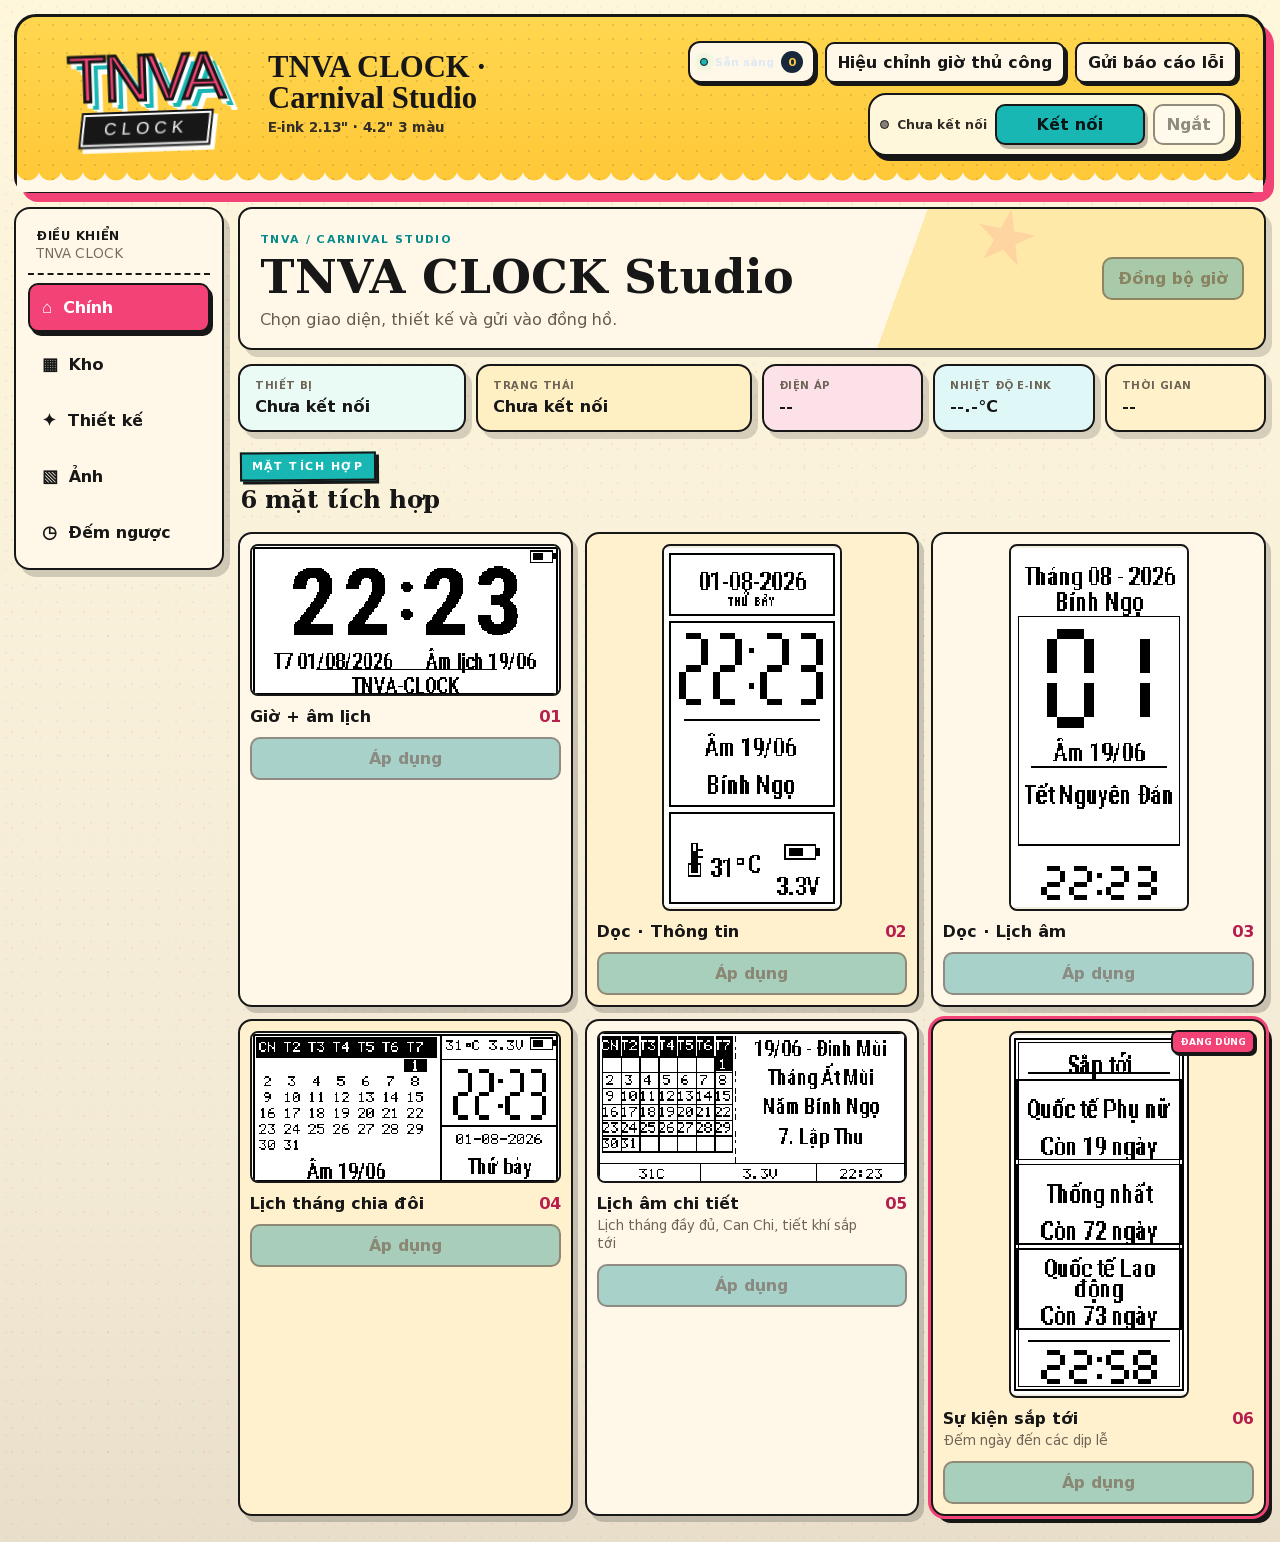
==== index.html @ 51c03580 "Initial TNVA CLOCK web" ====
<!doctype html>
<html lang="vi">
<head>
  <meta charset="utf-8">
  <meta name="viewport" content="width=device-width,initial-scale=1,viewport-fit=cover">
  <meta name="theme-color" content="#f6c63d">
  <meta name="description" content="TNVA CLOCK Studio cho E-ink 2.13 inch và 4.2 inch 3 màu">
  <title>TNVA CLOCK Studio</title>
  <link rel="stylesheet" href="assets/css/app.css?v=231">
  <link rel="stylesheet" href="assets/css/carnival.css?v=231">
</head>
<body data-theme="carnival">
  <section id="connectGate" class="gate hidden" aria-hidden="true">
    <div class="gate-card">
      <h1>TNVA CLOCK</h1>
      <p id="gateStatus">Sẵn sàng</p>
      <button id="connectGateBtn" class="btn primary">Kết nối đồng hồ</button>
    </div>
  </section>

  <main id="appShell" class="app-shell">
    <header class="topbar carnival-masthead">
      <div class="carnival-brand">
        <div id="brandTapTarget" class="carnival-wordmark" aria-label="TNVA CLOCK"><span>TNVA</span><em>CLOCK</em></div>
        <div class="brand-inline-copy">
          <strong>TNVA CLOCK · Carnival Studio</strong>
          <small>E‑ink 2.13" · 4.2" 3 màu</small>
        </div>
      </div>

      <div class="masthead-tools">
        <details class="log-panel activity-console">
          <summary><span class="activity-dot"></span><span id="liveActivity">Sẵn sàng</span><span id="logCount">0</span></summary>
          <div class="log-head"><strong>Nhật ký hoạt động</strong><select id="logSeverityFilter"><option value="all">Tất cả</option><option value="error">Lỗi</option><option value="warn">Cảnh báo</option><option value="ok">OK</option></select><div><button id="copyLogBtn">Sao chép</button><button id="downloadLogTxtBtn">Tải nhật ký (gửi cho hỗ trợ)</button><button id="downloadLogJsonBtn">JSON</button><button id="clearLogBtn">Xóa</button></div></div>
          <div id="logWindow"></div>
        </details>
        <details class="service-settings" id="adminServicePanel">
          <summary>Máy chủ Pi</summary>
          <div><input id="serviceServerUrl" type="url" inputmode="url" placeholder="http://192.168.1.202:8080" autocomplete="url" spellcheck="false"><button id="saveServiceUrlBtn" class="btn compact" type="button">Lưu</button></div>
        </details>
        <!-- R25.10 (mục 4): panel chỉ hiện khi chip THẬT báo chưa kích
             hoạt (cờ FF01, không phải cache trình duyệt) -- ẩn hẳn (không
             chỉ badge) một khi đã kích hoạt. setActivationPanelVisibility()
             trong app.js quyết định hidden/không mỗi lần đọc trạng thái. -->
        <details class="service-settings" id="activationPanel">
          <summary>⚠ Kích hoạt thiết bị</summary>
          <p class="prop-help">Thiết bị chưa kích hoạt: giờ vẫn chạy bình thường, nhưng mọi lệnh điều khiển qua Bluetooth (đổi giờ, đổi giao diện, cập nhật phần mềm...) đang bị khoá cho tới khi kích hoạt.</p>
          <div class="form-grid" style="display:grid;gap:8px">
            <div class="row" style="display:flex;gap:8px;align-items:center">
              <code id="activationDeviceId" style="flex:1">--</code>
              <button id="activationCopyDeviceIdBtn" class="btn compact" type="button" disabled>Sao chép</button>
            </div>
            <input id="activationRequestNote" placeholder="Ghi chú (tuỳ chọn)">
            <button id="activationRequestBtn" class="btn compact" type="button">Gửi yêu cầu kích hoạt</button>
            <p id="activationRequestResult" class="prop-help"></p>
            <button id="activationCheckBtn" class="btn primary compact hidden" type="button">Đã được duyệt -- Kích hoạt ngay</button>
            <!-- Lệnh Studio (mục E3, 2026-08-26): link thật, mở tab mới,
                 trên điện thoại hệ điều hành tự nhận diện zalo.me và mở
                 thẳng app Zalo vào đúng chat -- không cần xử lý gì thêm ở
                 đây, đó là hành vi mặc định của link zalo.me. -->
            <a class="btn primary" href="https://zalo.me/0349816027" target="_blank" rel="noopener">Liên hệ kích hoạt qua Zalo</a>
            <details>
              <summary class="mini">Tôi có mã từ CLI (khi máy chủ Pi đang bảo trì)</summary>
              <textarea id="activationCliCode" rows="3" placeholder="Dán mã dài do quản trị gửi qua Zalo"></textarea>
              <button id="activationCliApplyBtn" class="btn compact" type="button">Áp dụng mã</button>
            </details>
          </div>
        </details>
        <details class="service-settings" id="clockCorrectionPanel">
          <summary>Hiệu chỉnh giờ thủ công<span id="clockCorrectionBadge" class="hidden"></span></summary>
          <p class="prop-help">Không còn tự động bù giờ ngầm -- tự nhập số hiệu chỉnh, máy nhớ lại và cộng vào mỗi lần bấm "Đồng bộ giờ". Số dương = đặt đồng hồ nhanh hơn giờ thực trên máy này; số âm = chậm hơn.</p>
          <div class="form-grid" style="display:grid;grid-template-columns:1fr auto auto;gap:8px;align-items:center">
            <input id="clockCorrectionValue" type="number" step="1" placeholder="0">
            <select id="clockCorrectionUnit"><option value="1">giây</option><option value="60">phút</option></select>
            <button id="clockCorrectionSaveBtn" class="btn compact" type="button">Lưu</button>
          </div>
        </details>
        <!-- R25.10 (mục 6v): công tắc mặc định tắt, hiện giải thích 1 lần
             trước khi bật (xem #telemetryExplainModal ở cuối trang) -- nút
             gửi thủ công luôn hiện bất kể công tắc. -->
        <details class="service-settings" id="telemetryPanel">
          <summary>Gửi báo cáo lỗi<span id="telemetryBadge" class="hidden"> · đang bật</span></summary>
          <p class="prop-help">Chỉ gửi 6 loại lỗi nghiêm trọng (mất BLE bất thường, ghi flash lỗi, cập nhật phần mềm lỗi, giao diện bị từ chối, lỗi atlas, lỗi phần mềm web) -- không gửi thao tác thường ngày, không gửi nội dung giao diện hay ảnh bạn tự thiết kế.</p>
          <label class="checkbox-row"><input id="telemetryToggle" type="checkbox"><span>Tự động gửi báo cáo lỗi</span></label>
          <button id="telemetrySendNowBtn" class="btn compact" type="button">Gửi báo cáo thủ công ngay</button>
        </details>
        <div class="device-actions">
          <div class="device-pill"><span class="status-dot"></span><span id="deviceLabel">Chưa kết nối</span></div>
          <button id="connectDeviceBtn" class="btn primary compact">Kết nối đồng hồ</button>
          <button id="disconnectBtn" class="btn compact" disabled>Ngắt</button>
        </div>
      </div>
    </header>

    <nav class="tabs" aria-label="Điều hướng chính">
      <div class="nav-title"><b>ĐIỀU KHIỂN</b><small>TNVA CLOCK</small></div>
      <button class="tab active" data-view="main"><span>⌂</span>Chính</button>
      <button class="tab" data-view="library"><span>▦</span>Kho</button>
      <button class="tab" data-view="designer"><span>✦</span>Thiết kế</button>
      <button class="tab" data-view="image"><span>▧</span>Ảnh</button>
      <button class="tab" data-view="countdown"><span>◷</span>Đếm ngược</button>
    </nav>

    <section id="mainView" class="view active">
      <section class="hero panel carnival-hero">
        <div>
          <span class="eyebrow">TNVA / CARNIVAL STUDIO</span>
          <h1>TNVA CLOCK Studio</h1>
          <p>Chọn giao diện, thiết kế và gửi vào đồng hồ.</p>
        </div>
        <div class="hero-actions">
          <button id="syncTimeBtn" class="btn primary" disabled>Đồng bộ giờ</button>
        </div>
      </section>

      <section class="device-grid">
        <article class="device-card panel"><span>Thiết bị</span><strong id="deviceName">Chưa kết nối</strong></article>
        <article class="device-card panel"><span>Trạng thái</span><strong id="deviceState">Chưa kết nối</strong></article>
        <article class="device-card panel"><span>Điện áp</span><strong id="deviceVoltage">--</strong></article>
        <article class="device-card panel"><span>Nhiệt độ E‑ink</span><strong id="deviceTemperature">--.-°C</strong></article>
        <article class="device-card panel"><span>Thời gian</span><strong id="deviceTime">--</strong></article>
      </section>

      <section id="firmwareUpdatePanel" class="firmware-update panel hidden">
        <div><span class="eyebrow">CẬP NHẬT PHẦN MỀM</span><h2 id="firmwareUpdateTitle">Kiểm tra bản cập nhật</h2><p id="firmwareUpdateNotes">Cập nhật qua Bluetooth.</p></div>
        <div class="firmware-actions"><button id="checkFirmwareBtn" class="btn">Kiểm tra</button><button id="installFirmwareBtn" class="btn primary hidden">Cập nhật qua Bluetooth</button><button id="cancelFirmwareBtn" class="btn hidden">Huỷ</button><div id="firmwareProgress" class="progress hidden"><span></span><small id="firmwareProgressText">0%</small></div></div>
      </section>

      <div class="section-title"><div><span class="eyebrow">MẶT TÍCH HỢP</span><h2>6 mặt tích hợp</h2></div></div>
      <section id="builtinFaces" class="face-grid">
        <article class="face-card panel" data-face-card="0"><div class="face-preview"><img src="previews/app-man1.png?v=24" alt="Giờ và âm lịch"></div><div class="face-copy"><div><b>Giờ + âm lịch</b></div><span>01</span></div><button class="btn primary apply-face" data-face="0" disabled>Áp dụng</button></article>
        <article class="face-card panel" data-face-card="1"><div class="face-preview portrait"><img src="previews/face-portrait-info.png?v=24" alt="Dọc giờ và thông tin"></div><div class="face-copy"><div><b>Dọc · Thông tin</b></div><span>02</span></div><button class="btn primary apply-face" data-face="1" disabled>Áp dụng</button></article>
        <article class="face-card panel" data-face-card="2"><div class="face-preview portrait"><img src="previews/face-portrait-lunar.png?v=24" alt="Dọc lịch âm"></div><div class="face-copy"><div><b>Dọc · Lịch âm</b></div><span>03</span></div><button class="btn primary apply-face" data-face="2" disabled>Áp dụng</button></article>
        <article class="face-card panel" data-face-card="3"><div class="face-preview"><img src="previews/face-calendar-split.png?v=23" alt="Lịch tháng chia đôi"></div><div class="face-copy"><div><b>Lịch tháng chia đôi</b></div><span>04</span></div><button class="btn primary apply-face" data-face="3" disabled>Áp dụng</button></article>
        <article class="face-card panel" data-face-card="4"><div class="face-preview"><img src="previews/face-outline-minimal.png?v=27" alt="Lịch âm chi tiết"></div><div class="face-copy"><div><b>Lịch âm chi tiết</b><small>Lịch tháng đầy đủ, Can Chi, tiết khí sắp tới</small></div><span>05</span></div><button class="btn primary apply-face" data-face="4" disabled>Áp dụng</button></article>
        <article class="face-card panel active-face" data-face-card="5"><div class="face-preview portrait"><img src="previews/face-viet-calendar.png?v=25" alt="Sự kiện sắp tới"></div><div class="face-copy"><div><b>Sự kiện sắp tới</b><small>Đếm ngày đến các dịp lễ</small></div><span>06</span></div><button class="btn primary apply-face" data-face="5" disabled>Áp dụng</button></article>
      </section>
    </section>

    <section id="libraryView" class="view">
      <section class="library-toolbar panel">
        <div><span class="eyebrow">KHO TNVA</span><h2>Kho giao diện</h2><small>Giao diện cộng đồng và giao diện đã lưu</small></div>
        <div class="segmented library-segments" role="tablist" aria-label="Nguồn giao diện">
          <button class="library-tab active" data-library="warehouse">Kho có sẵn</button>
          <button class="library-tab" data-library="public">Cộng đồng</button>
          <button class="library-tab" data-library="local">Đã lưu</button>
        </div>
        <div class="library-actions"><input id="librarySearch" type="search" placeholder="Tìm tên hoặc tác giả"><select id="libraryOrientationFilter"><option value="auto">Khớp hướng đang thiết kế</option><option value="landscape">Ngang</option><option value="portrait">Dọc</option><option value="all">Cả hai</option></select></div>
      </section>
      <div id="localLibrary" class="card-grid hidden"></div>
      <div id="publicLibrary" class="card-grid hidden"></div>
      <div id="warehouseLibrary" class="card-grid"></div>
    </section>

    <section id="designerView" class="view">
      <section class="designer-intro panel designer-pro-intro">
        <div><span class="eyebrow">XƯỞNG THIẾT KẾ TNVA</span><h2 id="designerDeviceTitle">Thiết kế 212 × 104</h2></div>
        <div class="designer-intro-actions"><button id="open42SamplesBtn" class="btn hidden">Mẫu 4.2</button><button id="previewPngBtn" class="btn">Xuất PNG</button><button id="openFileBtn" class="btn">Mở tệp</button><button id="downloadProjectBtn" class="btn">Tải dự án</button></div>
      </section>

      <div class="designer-pro-layout">
        <section class="workspace panel designer-screen-card">
          <div class="workspace-bar pro-workspace-bar">
            <div class="segmented"><button id="undoBtn" title="Hoàn tác">↶</button><button id="redoBtn" title="Làm lại">↷</button><button id="copyBtn" title="Sao chép">⧉</button><button id="pasteBtn" title="Dán">▣</button><button id="duplicateBtn" title="Nhân bản">＋</button><button id="deleteBtn" title="Xóa">⌫</button></div>
            <div class="workspace-center"><select id="screenProfile"><option value="212x104">2.13" Ngang 212 × 104</option><option value="104x212">2.13" Dọc 104 × 212</option><option value="400x300">4.2" 3 màu Ngang 400 × 300</option><option value="300x400">4.2" 3 màu Dọc 300 × 400</option></select><select id="planePreview" class="hidden" title="Xem riêng từng mặt phẳng màu"><option value="combined">Đen + đỏ</option><option value="black">Chỉ đen</option><option value="red">Chỉ đỏ</option></select><button id="snapBtn" class="toggle active">Bám pixel</button><button id="gridBtn" class="toggle active">Lưới</button><button id="bwBtn" class="toggle active">1‑bit</button></div>
            <div class="zoom-control"><button id="zoomOutBtn">−</button><span id="zoomLabel">400%</span><button id="zoomInBtn">+</button></div>
          </div>
          <!-- R25.12 (Phần B mục 9): chỉ hiện khi project.planes===2 -- nhắc
               rõ 4.2" hiện CHỈ HỖ TRỢ THIẾT KẾ, chưa gửi lên máy được (chưa
               có firmware/driver thật). -->
          <div id="designOnlyBanner" class="design-only-banner hidden">⚠ Thiết bị 4.2" 3 màu hiện <b>CHỈ HỖ TRỢ THIẾT KẾ</b> -- chưa có firmware/driver thật, chưa gửi lên máy hay đăng kho được. Dùng "Xuất gói" để lưu file thiết kế (.tnva42design).</div>
          <!-- R25.13 Bước 3: chỉ hiện khi ĐÃ kết nối và panel thật (đọc từ
               DEVICE_INFO) khác deviceClass của project đang mở trên canvas
               -- cảnh báo thôi, KHÔNG tự chặn/tự gửi gì. -->
          <div id="panelMismatchBanner" class="design-only-banner hidden"></div>
          <div class="stage-scroller"><div class="stage-wrap eink-device-frame"><canvas id="designCanvas" width="212" height="104"></canvas></div></div>
          <div class="workspace-footer"><span id="selectionInfo">Không chọn</span><span title="Dung lượng gói TNF1 gửi lên đồng hồ -- ngưỡng thật do chip báo về khi đã kết nối, mặc định 4KB khi chưa kết nối.">Gói: <b id="packageInfo">0.0 / 4 KB</b></span><span id="atlasInfoRow" class="hidden" title="Dung lượng atlas font tự tạo (nếu face dùng font script) -- 1 slot dùng được, không phải toàn bộ 8KB vùng flash dành cho 2 slot ghi an toàn.">Atlas: <b id="atlasInfo">-</b></span><span id="ramInfoRow" class="hidden" title="RAM firmware còn dư sau khi khởi động -- số đo tĩnh lúc build, không đổi theo từng face.">RAM chip: <b id="ramInfo">-</b></span><span id="refreshInfoRow" class="hidden" title="Ước tính thời gian E-Ink quét lại toàn màn -- CHƯA đo trên phần cứng thật, tham khảo theo panel 3 màu cùng lớp.">Refresh (ước tính): <b id="refreshInfo">-</b></span></div>
          <!-- R25.12 (mục 7, đề xuất #1): xem cỡ THẬT, không phóng to -- ở
               zoom 400% mặc định, chữ 7px trông như 28px trên màn hình,
               người thiết kế dễ đánh giá sai độ rõ thật trên máy. Canvas này
               luôn vẽ lại đúng 1 pixel thiết bị = 1 pixel CSS (không nội
               suy/làm mờ), cập nhật sống theo main canvas. -->
          <div class="true-size-panel">
            <span class="true-size-label">Cỡ thật (không phóng to, đúng như trên máy)</span>
            <canvas id="trueSizePreview" width="212" height="104"></canvas>
          </div>
        </section>

        <section class="object-dock panel" aria-label="Đối tượng">
          <div class="object-dock-head"><strong>Đối tượng</strong><button id="addObjectBtn" class="add-object-btn" type="button">＋</button></div>
          <div id="mobileLayersList" class="object-card-strip"></div>
          <div class="quick-add-strip">
            <button class="quick-add" data-add="time"><span>◷</span>Đồng hồ</button>
            <button class="quick-add" data-add="holiday"><span>★</span>Ngày lễ</button>
            <button class="quick-add" data-add="weekStrip"><span>▤</span>Lịch tuần</button>
            <button class="quick-add" data-add="calendar"><span>▦</span>Lịch tháng</button>
            <label class="quick-add file-tool"><span>▧</span>Hình ảnh<input id="imageInput" type="file" accept="image/*" hidden></label>
            <button class="quick-add" id="tetDecorBtn" type="button"><span>福</span>Trang trí Tết</button>
            <button class="quick-add" data-add="shape"><span>◯</span>Hình học</button>
            <button class="quick-add" id="bitmapEditorBtn"><span>▦</span>Chấm điểm</button>
          </div>
        </section>

        <aside class="inspector panel pro-inspector">
          <div class="inspector-head"><div><span class="eyebrow">THUỘC TÍNH</span><strong id="inspectorTitle">Chưa chọn đối tượng</strong></div><div class="layer-actions"><button id="layerUpBtn" title="Đưa lên">↑</button><button id="layerDownBtn" title="Đưa xuống">↓</button></div></div>
          <div id="emptyInspector" class="empty-state">Chọn đối tượng để chỉnh.</div>
          <div id="propertyForm" class="property-form hidden"></div>

          <section id="positionPanel" class="position-panel hidden">
            <div class="align-strip">
              <button data-align="left" title="Sát trái">⇤</button><button data-align="hcenter" title="Giữa ngang">↔</button><button data-align="right" title="Sát phải">⇥</button>
              <button data-align="top" title="Sát trên">↥</button><button data-align="vcenter" title="Giữa dọc">↕</button><button data-align="bottom" title="Sát dưới">↧</button>
            </div>
            <div class="nudge-pad" aria-label="Di chuyển đối tượng">
              <button data-nudge="0,-1">⌃</button><button data-nudge="-1,0">‹</button><button id="nudgeStepBtn" class="nudge-center" data-step="1">1 px</button><button data-nudge="1,0">›</button><button data-nudge="0,1">⌄</button>
            </div>
          </section>

          <details class="layers-details"><summary>Danh sách lớp <span id="layerCount">0</span></summary><div id="layersList" class="layers-list"></div></details>
        </aside>
      </div>

      <aside id="objectPalette" class="object-palette panel hidden" aria-hidden="true">
        <div class="palette-head"><strong>Thêm đối tượng</strong><button id="closeObjectPalette" type="button">×</button></div>
        <div class="palette-grid">
          <button class="tool" data-add="text"><span>T</span>Văn bản</button>
          <button class="tool" data-add="time"><span>◷</span>Đồng hồ số</button>
          <button class="tool" data-add="analog"><span>◴</span>Đồng hồ kim</button>
          <button class="tool" data-add="calendar"><span>▦</span>Lịch tháng</button>
          <button class="tool" data-add="date"><span>日</span>Ngày</button>
          <button class="tool" data-add="dayOnly"><span>@d</span>Ngày (riêng)</button>
          <button class="tool" data-add="monthOnly"><span>@M</span>Tháng (riêng)</button>
          <button class="tool" data-add="yearOnly"><span>@y</span>Năm (riêng)</button>
          <button class="tool" data-add="weekday"><span>T2</span>Thứ</button>
          <button class="tool" data-add="lunar"><span>ÂL</span>Âm lịch</button>
          <button class="tool" data-add="canchi"><span>CC</span>Can Chi</button>
          <button class="tool" data-add="holiday"><span>★</span>Ngày lễ</button>
          <button class="tool" data-add="temperature"><span>°C</span>Nhiệt độ</button>
          <button class="tool" data-add="voltage"><span>V</span>Điện áp</button>
          <button class="tool" data-add="batteryPercent"><span>%</span>Phần trăm pin</button>
          <button class="tool" data-add="battery"><span>▰</span>Pin</button>
          <button class="tool" data-add="weekStrip"><span>▤</span>Lịch tuần</button>
          <label class="tool file-tool"><span>▧</span>Hình ảnh<input class="paletteImageInput" type="file" accept="image/*" hidden></label>
          <button class="tool" id="paletteTetDecorBtn" type="button"><span>福</span>Trang trí Tết</button>
          <button class="tool" data-add="shape"><span>◯</span>Hình học</button>
          <button class="tool" data-add="line"><span>／</span>Đường thẳng</button>
          <button class="tool" data-add="rect"><span>□</span>Khung</button>
          <button class="tool" data-add="invertRegion"><span>▮</span>Vùng tô</button>
          <button class="tool" id="paletteBitmapBtn"><span>▦</span>Chấm từng điểm</button>
        </div>
      </aside>

      <div class="bottom-actions panel pro-bottom-actions"><div class="file-name-group"><input id="designTitle" value="Giao diện mới" placeholder="Tên giao diện"><input id="designAuthor" placeholder="Tác giả"></div><div class="action-group"><button id="newDesignBtn" class="btn">Tạo mới</button><button id="saveLocalBtn" class="btn">Lưu</button><button id="downloadBtn" class="btn">Xuất gói</button><button id="publishBtn" class="btn">Đăng kho</button><button id="installBtn" class="btn primary">Gửi vào đồng hồ</button></div><input id="projectFileInput" type="file" accept=".tnvaproject,.tnvaface,.eink,.json,application/json" hidden></div>
      <div class="image-fit-actions hidden"><button id="fitImageBtn"></button><button id="fillImageBtn"></button><button id="resetImageBtn"></button></div>
    </section>

    <section id="imageView" class="view">
      <section class="designer-intro panel"><div><span class="eyebrow">XỬ LÝ ẢNH TNVA</span><h2>Đưa ảnh lên E‑ink</h2></div><label class="btn primary file-label">Chọn ảnh<input id="photoInput" type="file" accept="image/*" hidden></label></section>
      <div class="image-studio">
        <section class="image-preview-panel panel"><div class="screen-frame"><canvas id="photoCanvas" width="212" height="104"></canvas></div><div class="image-toolbar"><button id="photoZoomOut" class="btn compact">−</button><span id="photoZoomLabel">100%</span><button id="photoZoomIn" class="btn compact">+</button><button id="photoRotateLeft" class="btn compact">↶ 90°</button><button id="photoRotateRight" class="btn compact">↷ 90°</button><button id="photoFlipH" class="btn compact">Lật ngang</button><button id="photoFlipV" class="btn compact">Lật dọc</button></div><small>Kéo ảnh để đổi vị trí.</small></section>
        <aside class="image-controls panel">
          <label>Chế độ<select id="photoFit"><option value="cover">Phủ kín màn hình</option><option value="contain">Vừa toàn bộ ảnh</option></select></label>
          <label>Phối điểm<select id="photoDither"><option value="floyd">Floyd–Steinberg</option><option value="ordered">Ordered 4×4</option><option value="threshold">Đen/trắng thuần</option></select></label>
          <label>Độ sáng <output id="photoBrightnessValue">0</output><input id="photoBrightness" type="range" min="-100" max="100" value="0"></label>
          <label>Tương phản <output id="photoContrastValue">120</output><input id="photoContrast" type="range" min="40" max="220" value="120"></label>
          <label>Ngưỡng <output id="photoThresholdValue">145</output><input id="photoThreshold" type="range" min="40" max="220" value="145"></label>
          <label>Độ nét <output id="photoSharpnessValue">35</output><input id="photoSharpness" type="range" min="0" max="100" value="35"></label>
          <div class="stack-actions"><button id="photoAuto" class="btn">Tự tối ưu</button><button id="photoReset" class="btn">Đặt lại</button><button id="photoUpload" class="btn primary">Hiện ảnh trên đồng hồ</button></div>
        </aside>
      </div>
    </section>

    <section id="countdownView" class="view">
      <section class="designer-intro panel"><div><span class="eyebrow">ĐẾM NGƯỢC TNVA</span><h2>Ngày đếm ngược</h2></div></section>
      <div class="countdown-layout">
        <form id="countdownForm" class="panel countdown-form">
          <label>Chế độ<select id="countdownMode"><option value="default">Mặc định</option><option value="custom">Tùy chỉnh</option></select></label>
          <label>Tiêu đề<input id="countdownTitle" maxlength="32" value="Sinh Nhật" required></label>
          <label class="countdown-custom">Dòng dưới<input id="countdownSubtitle" maxlength="32" value="NGÀY - {H} GIỜ {M} PHÚT"></label>
          <label>Ngày và giờ đích<input id="countdownTarget" type="datetime-local" required></label>
          <label class="countdown-custom">Kiểu<select id="countdownStyle"><option value="clean">Trắng</option><option value="frame">Thanh tiêu đề</option></select></label>
          <label class="countdown-custom">Cỡ số<select id="countdownSize"><option value="0">Nhỏ</option><option value="1" selected>Vừa</option><option value="2">Lớn</option></select></label>
          <label class="countdown-custom"><input id="countdownShowTarget" type="checkbox" checked> Hiện ngày đích</label>
          <button id="countdownUpload" class="btn primary" type="submit">Gửi vào đồng hồ</button>
          <small>Đồng bộ giờ trước khi bắt đầu đếm.</small>
        </form>
        <section class="panel countdown-preview"><div class="screen-frame"><canvas id="countdownCanvas" width="212" height="104"></canvas></div><div id="countdownReadout" class="countdown-readout">-- ngày --:--</div></section>
      </div>
    </section>

    <section id="deviceView" class="view hidden" aria-hidden="true"><button id="toggleHourBtn"></button></section>

    <datalist id="localFontFamilies"><option value="Arial"><option value="Arial Narrow"><option value="Courier New"><option value="Segoe UI"><option value="Tahoma"><option value="Times New Roman"></datalist>
</main>

  <div id="toast" class="toast hidden"></div>
  <div id="modalBackdrop" class="modal-backdrop hidden"><div id="modal" class="modal"></div></div>
  <script type="module" src="assets/js/app.js?v=233"></script>
</body>
</html>
---- assets/css/app.css ----
*{box-sizing:border-box}html{color-scheme:dark}:root{font-family:Inter,ui-sans-serif,system-ui,-apple-system,"Segoe UI",Arial,sans-serif;color:#f3f6fb;background:#07101c;--bg:#07101c;--surface:#0e1929;--surface2:#111f32;--line:#263b57;--muted:#91a1b8;--accent:#f6b93f;--accent2:#ffd873;--green:#42e39a;--danger:#ff6d7a;--ink:#0a0d12}body{margin:0;min-height:100vh;background:radial-gradient(circle at 15% -10%,#223c61 0,transparent 34%),radial-gradient(circle at 90% 10%,#392c13 0,transparent 28%),linear-gradient(180deg,#0b1524,#060b13 75%);padding:18px 18px calc(86px + env(safe-area-inset-bottom))}button,input,select,textarea{font:inherit}.hidden{display:none!important}.app-shell{width:min(1400px,100%);margin:auto}.panel{background:linear-gradient(145deg,rgba(18,33,52,.96),rgba(10,19,31,.96));border:1px solid var(--line);border-radius:20px;box-shadow:0 18px 55px rgba(0,0,0,.28)}.topbar{display:flex;align-items:center;justify-content:space-between;gap:18px;margin-bottom:14px}.brand-inline{display:flex;align-items:center;gap:12px}.brand-inline strong{display:block;font-size:20px;letter-spacing:.12em}.brand-inline small{display:block;color:var(--muted);margin-top:3px}.tnva-logo{display:grid;grid-template-columns:repeat(2,18px);gap:2px;background:#05090f;border:1px solid #4a5d75;padding:7px;border-radius:12px}.tnva-logo span{display:grid;place-items:center;width:18px;height:18px;background:var(--accent);color:#111;font-size:10px;font-weight:900;border-radius:3px}.device-actions{display:flex;align-items:center;gap:8px}.device-pill{display:flex;align-items:center;gap:8px;color:var(--muted);max-width:270px}.status-dot{width:9px;height:9px;border-radius:50%;background:#607087}.device-pill.connected .status-dot{background:var(--green);box-shadow:0 0 14px var(--green)}.btn{border:1px solid #344b69;background:#132238;color:#f6f8fc;border-radius:13px;padding:11px 15px;font-weight:800;cursor:pointer;transition:.18s transform,.18s border,.18s background}.btn:hover:not(:disabled){transform:translateY(-1px);border-color:#6682a8}.btn:active:not(:disabled){transform:translateY(0)}.btn:disabled{opacity:.45;cursor:not-allowed}.btn.primary{background:linear-gradient(180deg,var(--accent2),var(--accent));color:#171109;border-color:#ffc95f}.btn.compact{padding:9px 12px}.tabs{position:sticky;top:8px;z-index:20;display:grid;grid-template-columns:repeat(5,1fr);gap:7px;padding:7px;margin-bottom:18px;background:rgba(7,16,28,.87);backdrop-filter:blur(18px);border:1px solid #243752;border-radius:18px}.tab{border:0;background:transparent;color:#95a7be;padding:11px 9px;border-radius:12px;font-weight:800;cursor:pointer}.tab span{margin-right:7px}.tab.active{background:linear-gradient(180deg,#263a57,#17283e);color:#fff;box-shadow:inset 0 0 0 1px #405878}.view{display:none}.view.active{display:block}.hero,.designer-intro{display:flex;align-items:center;justify-content:space-between;gap:22px;padding:22px;margin-bottom:16px}.hero h1,.designer-intro h2,.section-title h2,.library-toolbar h2{margin:4px 0 6px}.hero p,.designer-intro p{margin:0;color:var(--muted);max-width:700px}.eyebrow{font-size:11px;letter-spacing:.16em;color:var(--accent2);font-weight:900}.beta-badge{padding:8px 10px;border-radius:999px;border:1px solid #7a6128;color:var(--accent2);font-size:12px;font-weight:900}.device-grid{display:grid;grid-template-columns:1.2fr 1.4fr repeat(3,.75fr);gap:12px;margin-bottom:24px}.device-card{padding:15px 17px;min-width:0}.device-card span{display:block;color:var(--muted);font-size:12px;margin-bottom:6px}.device-card strong{display:block;white-space:nowrap;overflow:hidden;text-overflow:ellipsis}.section-title{display:flex;align-items:end;justify-content:space-between;gap:16px;margin:10px 2px 13px}.section-note{color:var(--muted);font-size:13px}.face-grid{display:grid;grid-template-columns:repeat(3,minmax(0,1fr));gap:14px}.face-card{padding:12px;display:flex;flex-direction:column;gap:11px;position:relative;overflow:hidden}.face-card.active-face{border-color:var(--accent);box-shadow:0 0 0 1px var(--accent),0 18px 55px rgba(0,0,0,.28)}.face-card.active-face:before{content:"ĐANG DÙNG";position:absolute;right:9px;top:9px;background:var(--accent);color:#15100a;font-size:9px;font-weight:1000;padding:5px 7px;border-radius:999px;z-index:2}.face-preview,.card-preview{background:#efecdf;border-radius:13px;aspect-ratio:212/104;display:grid;place-items:center;overflow:hidden;border:1px solid #bcb9ae}.face-preview img,.card-preview img{width:100%;height:100%;object-fit:contain;image-rendering:pixelated;image-rendering:crisp-edges}.face-preview.portrait img{object-fit:contain}.face-copy{display:flex;justify-content:space-between;gap:10px}.face-copy b{display:block}.face-copy small{display:block;color:var(--muted);margin-top:4px;line-height:1.35}.face-copy>span{color:#7286a1;font-weight:900}.library-toolbar{display:flex;align-items:center;justify-content:space-between;gap:20px;padding:18px;margin-bottom:15px}.library-toolbar h2{margin:3px 0}.library-toolbar small{color:var(--muted)}.library-actions{display:flex;gap:8px}.library-actions input,.library-actions select,.file-name-group input,.property-form input,.property-form select,.image-controls select,.countdown-form input,.countdown-form select{border:1px solid #324963;background:#091421;color:#f3f6fb;border-radius:12px;padding:11px 12px;outline:none}.library-actions input{min-width:280px}.card-grid{display:grid;grid-template-columns:repeat(4,minmax(0,1fr));gap:14px}.design-card{background:linear-gradient(145deg,#101d2d,#0a1420);border:1px solid var(--line);border-radius:17px;padding:10px;display:flex;flex-direction:column;gap:10px;min-width:0}.design-card.active-face{border-color:var(--accent)}.card-body{display:flex;flex-direction:column;gap:7px;flex:1}.card-title{font-weight:900;display:flex;justify-content:space-between;gap:8px}.card-meta{color:var(--muted);font-size:12px;min-height:30px}.card-actions{display:flex;gap:7px;margin-top:auto}.card-actions .btn{flex:1;padding:10px 8px}.warehouse-badge,.orientation-badge{font-size:10px;color:var(--accent2);border:1px solid #6b5627;padding:3px 6px;border-radius:999px;white-space:nowrap}.warehouse-state{font-size:11px;color:var(--green);font-weight:800;min-height:16px}.load-more-wrap{display:flex;justify-content:center;margin-top:16px}.designer-layout{display:grid;grid-template-columns:88px minmax(0,1fr) 290px;gap:12px}.tool-rail{padding:9px;display:grid;gap:7px;align-content:start}.tool{border:1px solid #304663;background:#132238;color:#f1f5fb;border-radius:10px;padding:10px 5px;font-weight:800;cursor:pointer}.workspace{min-width:0;overflow:hidden}.workspace-bar{display:flex;justify-content:space-between;gap:10px;padding:10px;border-bottom:1px solid var(--line)}.segmented,.zoom-control,.workspace-center{display:flex;align-items:center;gap:5px}.segmented button,.zoom-control button,.toggle,.layer-actions button{border:1px solid #334a67;background:#101e31;color:#fff;border-radius:9px;padding:8px 10px}.toggle.active{border-color:var(--accent);color:var(--accent2)}.stage-scroller{min-height:430px;overflow:auto;display:grid;place-items:center;padding:32px;background-image:linear-gradient(#ffffff05 1px,transparent 1px),linear-gradient(90deg,#ffffff05 1px,transparent 1px);background-size:20px 20px}.stage-wrap{line-height:0;box-shadow:0 20px 70px #000}.stage-wrap canvas{background:#f4f1e6;image-rendering:pixelated;touch-action:none}.workspace-footer{display:flex;justify-content:space-between;color:var(--muted);font-size:12px;padding:10px}.inspector{padding:12px;overflow:auto;max-height:620px}.inspector-head,.layers-head{display:flex;justify-content:space-between;align-items:center;margin-bottom:12px}.property-form{display:grid;grid-template-columns:1fr 1fr;gap:9px}.prop{display:flex;flex-direction:column;gap:4px}.prop.full{grid-column:1/-1}.prop label{font-size:11px;color:var(--muted)}.layers-head{border-top:1px solid var(--line);padding-top:13px;margin-top:14px}.layers-list{display:grid;gap:6px}.layer-row{display:flex;justify-content:space-between;gap:8px;padding:8px;border:1px solid #2c405a;border-radius:9px;cursor:pointer}.layer-row.active{border-color:var(--accent)}.bottom-actions{display:flex;align-items:center;justify-content:space-between;gap:12px;padding:12px;margin-top:12px}.file-name-group,.action-group{display:flex;gap:7px;flex-wrap:wrap}.image-studio{display:grid;grid-template-columns:minmax(0,1.45fr) minmax(280px,.55fr);gap:14px}.image-preview-panel{padding:18px;text-align:center}.screen-frame{background:#efecdf;border:8px solid #e8e4d7;border-radius:18px;box-shadow:inset 0 0 0 2px #161a20,0 20px 50px #0006;overflow:hidden;margin:auto;width:min(100%,848px);aspect-ratio:212/104;display:grid;place-items:center}.screen-frame canvas{width:100%;height:100%;image-rendering:pixelated;touch-action:none}.image-toolbar{display:flex;justify-content:center;gap:7px;flex-wrap:wrap;margin:17px 0 8px}.image-preview-panel small{color:var(--muted)}.image-controls,.countdown-form{padding:18px;display:grid;gap:15px}.image-controls label,.countdown-form label{display:grid;gap:7px;color:#dfe7f2;font-weight:700}.image-controls output{float:right;color:var(--accent2)}.image-controls input[type=range]{width:100%;accent-color:var(--accent)}.stack-actions{display:grid;gap:8px}.countdown-layout{display:grid;grid-template-columns:minmax(300px,.55fr) minmax(0,1.45fr);gap:14px}.countdown-preview{padding:20px;display:grid;align-content:center;gap:16px}.countdown-readout{text-align:center;color:var(--accent2);font-weight:900}.log-panel{margin-top:18px;color:var(--muted);font-size:12px}.log-panel summary{cursor:pointer}.log-head{display:flex;align-items:center;justify-content:flex-end;gap:8px;flex-wrap:wrap}.log-panel pre,#logWindow{white-space:pre-wrap;max-height:220px;overflow:auto;background:#050a11;border:1px solid #22354f;border-radius:12px;padding:8px}.log-entry{padding:5px 8px;border-radius:8px;margin-bottom:2px;line-height:1.4}.log-entry.log-ok{color:var(--muted)}.log-entry.log-warn{color:var(--accent);background:#3a2c0d33}.log-entry.log-error{color:var(--danger);background:#4a161c40;font-weight:700}.log-guidance{display:block;color:inherit;font-weight:600;opacity:.92}.toast{position:fixed;left:50%;bottom:calc(22px + env(safe-area-inset-bottom));transform:translateX(-50%);background:#f5f7fb;color:#111827;border-radius:13px;padding:12px 16px;font-weight:900;box-shadow:0 18px 55px #0008;z-index:80}.toast.success{background:#d8ffea}.toast.error{background:#ffdce1}.modal-backdrop{position:fixed;inset:0;background:#0009;display:grid;place-items:center;padding:18px;z-index:70}.modal{width:min(520px,100%);background:#111d2d;border:1px solid #39506e;border-radius:18px;padding:18px}.progress{height:8px;background:#24354b;border-radius:999px;overflow:hidden}.progress span{display:block;height:100%;background:var(--accent);width:0}.gate{position:fixed;inset:0;display:grid;place-items:center;background:#07101c;z-index:100}.gate-card{padding:30px}.empty-state{text-align:center;color:var(--muted);padding:30px}.file-label{display:inline-flex;align-items:center;justify-content:center}.modal-actions{display:flex;justify-content:flex-end;gap:8px;margin-top:14px}.orientation-pick-grid{display:grid;grid-template-columns:1fr 1fr;gap:10px;margin-top:10px}.orientation-pick-grid .btn{padding:18px 10px;display:flex;flex-direction:column;gap:4px;align-items:center}.orientation-pick-grid .btn small{color:inherit;opacity:.75;font-weight:700}
@media(max-width:1100px){.device-grid{grid-template-columns:repeat(3,1fr)}.face-grid{grid-template-columns:repeat(2,1fr)}.card-grid{grid-template-columns:repeat(3,1fr)}.designer-layout{grid-template-columns:76px 1fr}.inspector{grid-column:1/-1;max-height:none}.image-studio,.countdown-layout{grid-template-columns:1fr}}
@media(max-width:760px){body{padding:10px 10px calc(88px + env(safe-area-inset-bottom))}.topbar{align-items:flex-start}.brand-inline small{display:none}.device-pill{display:none}.device-actions .btn{padding:8px 10px}.tabs{position:fixed;left:8px;right:8px;bottom:calc(8px + env(safe-area-inset-bottom));top:auto;margin:0;z-index:50}.tab{font-size:11px;padding:9px 3px}.tab span{display:block;margin:0 0 2px;font-size:16px}.hero,.designer-intro{align-items:flex-start;padding:16px}.device-grid{grid-template-columns:1fr 1fr}.device-card:nth-child(2){grid-column:1/-1}.face-grid{grid-template-columns:1fr}.library-toolbar{align-items:stretch;flex-direction:column}.library-actions{flex-direction:column}.library-actions input{min-width:0;width:100%}.card-grid{grid-template-columns:repeat(2,minmax(0,1fr));gap:9px}.designer-layout{display:block}.tool-rail{display:flex;overflow:auto;margin-bottom:9px;position:sticky;top:8px;z-index:10}.tool{min-width:66px}.workspace-bar{flex-wrap:wrap}.workspace-center{order:3;width:100%;justify-content:center}.stage-scroller{min-height:300px;padding:18px}.inspector{margin-top:9px}.bottom-actions{align-items:stretch;flex-direction:column}.file-name-group,.action-group{display:grid;grid-template-columns:1fr 1fr}.image-preview-panel,.image-controls,.countdown-form,.countdown-preview{padding:13px}.screen-frame{border-width:5px}.image-toolbar .btn{font-size:12px;padding:8px}.countdown-layout{display:block}.countdown-preview{margin-top:10px}.section-title{align-items:flex-start;flex-direction:column}.section-note{display:none}}
@media(max-width:430px){.card-grid{grid-template-columns:1fr}.device-grid{grid-template-columns:1fr}.device-card:nth-child(2){grid-column:auto}.hero{display:block}.hero .btn{width:100%;margin-top:14px}.property-form{grid-template-columns:1fr}.prop.full{grid-column:auto}.file-name-group,.action-group{grid-template-columns:1fr 1fr}.brand-inline strong{font-size:16px}.tnva-logo{display:none}}

/* TNVA R15: activity log in the header + true portrait previews. */
.topbar{display:grid;grid-template-columns:auto minmax(260px,1fr) auto;align-items:center}
.activity-console{position:relative;margin:0;min-width:0;color:var(--muted);font-size:12px}
.activity-console summary{display:flex;align-items:center;gap:8px;min-width:0;padding:10px 12px;border:1px solid #2b415e;border-radius:13px;background:#0a1524;cursor:pointer;list-style:none}
.activity-console summary::-webkit-details-marker{display:none}
.activity-console summary #liveActivity{overflow:hidden;text-overflow:ellipsis;white-space:nowrap;flex:1;color:#dfe8f5;font-weight:800}
.activity-console summary #logCount{display:grid;place-items:center;min-width:22px;height:22px;padding:0 6px;border-radius:999px;background:#17283d;color:var(--accent2);font-weight:900}
.activity-dot{width:8px;height:8px;border-radius:50%;background:var(--green);box-shadow:0 0 10px #42e39a88;flex:0 0 auto}
.activity-console[open]{z-index:65}
.activity-console .log-head{display:flex;align-items:center;justify-content:space-between;gap:10px;position:absolute;left:0;right:0;top:calc(100% + 7px);padding:10px 12px 0;background:#07111f;border:1px solid #2b415e;border-bottom:0;border-radius:14px 14px 0 0}
.activity-console .log-head button{border:0;background:transparent;color:var(--accent2);font-weight:900;cursor:pointer}
.activity-console pre{position:absolute;left:0;right:0;top:calc(100% + 43px);margin:0;white-space:pre-wrap;max-height:230px;overflow:auto;background:#050a11;border:1px solid #2b415e;border-top:0;border-radius:0 0 14px 14px;padding:12px;box-shadow:0 24px 60px #000b}
.face-preview.portrait{aspect-ratio:104/212;width:min(100%,180px);margin-inline:auto}
.face-preview.portrait img{width:100%;height:100%;object-fit:contain}

@media(max-width:760px){
  .topbar{grid-template-columns:1fr auto;align-items:center;gap:10px}
  .brand-inline{grid-column:1}
  .device-actions{grid-column:2;grid-row:1}
  .activity-console{grid-column:1/-1;grid-row:2;width:100%}
  .activity-console .log-head,.activity-console pre{position:absolute}
  .face-preview.portrait{width:min(72vw,170px)}
}

.countdown-form.default-mode .countdown-custom{display:none!important}

/* TNVA R19 — mobile-first editor inspired by the original E-Ink workflow. */
.designer-pro-intro{margin-bottom:12px}.designer-intro-actions{display:flex;align-items:center;gap:8px;flex-wrap:wrap}.designer-pro-layout{display:grid;grid-template-columns:minmax(0,1fr) 360px;gap:12px;align-items:start}.designer-screen-card{min-width:0;overflow:hidden}.pro-workspace-bar{background:#0a1524}.eink-device-frame{padding:5px;border-radius:9px;background:#ece8dc;box-shadow:0 0 0 1px #b8b5aa,0 16px 45px #0009}.object-dock{grid-column:1;padding:12px;min-width:0}.object-dock-head{display:flex;align-items:center;justify-content:space-between;margin-bottom:8px}.add-object-btn{border:0;border-radius:16px;background:#73df50;color:#081306;width:54px;height:48px;font-size:32px;font-weight:500;cursor:pointer;box-shadow:0 10px 26px #62d84033}.object-card-strip{display:flex;gap:9px;overflow-x:auto;scroll-snap-type:x proximity;padding:2px 2px 8px;min-height:78px}.object-card-strip::-webkit-scrollbar{height:5px}.object-chip{flex:0 0 190px;display:grid;grid-template-columns:44px minmax(0,1fr) 18px;align-items:center;gap:9px;text-align:left;border:1px solid #324962;background:#0a1625;color:#f3f6fb;border-radius:15px;padding:9px;cursor:pointer;scroll-snap-align:center}.object-chip.active{border-color:#18c5e4;background:#153044;box-shadow:inset 0 0 0 1px #18c5e4}.object-chip-icon{display:grid;place-items:center;width:42px;height:42px;border-radius:12px;background:#15283d;color:#8ceeff;font-weight:1000;font-size:19px}.object-chip-copy{min-width:0}.object-chip-copy b,.object-chip-copy small{display:block;white-space:nowrap;overflow:hidden;text-overflow:ellipsis}.object-chip-copy small{color:#8ea0b8;margin-top:4px;font-size:11px}.object-chip-state{color:#4de39e}.object-strip-empty{display:grid;place-items:center;width:100%;color:var(--muted);border:1px dashed #344a64;border-radius:13px}.quick-add-strip{display:flex;gap:7px;overflow-x:auto;padding-top:7px;border-top:1px solid #22364e}.quick-add{flex:0 0 auto;min-width:96px;border:1px solid #314861;background:#102034;color:#eef4fc;border-radius:13px;padding:9px 10px;font-weight:800;cursor:pointer}.quick-add span{display:block;color:#7fe8fa;font-size:18px;margin-bottom:3px}.pro-inspector{grid-column:2;grid-row:1/3;padding:16px;max-height:790px;overflow:auto;position:sticky;top:82px}.pro-inspector .inspector-head{position:sticky;top:-16px;z-index:3;background:linear-gradient(#0d1929 78%,transparent);padding:14px 0 10px}.pro-inspector .inspector-head strong{display:block;margin-top:3px}.object-summary{display:flex;align-items:center;justify-content:space-between;padding:10px;border:1px solid #324a65;border-radius:13px;background:#0a1523}.object-summary>div{display:flex;align-items:center;gap:9px}.object-summary>div span{display:grid;place-items:center;width:35px;height:35px;border-radius:10px;background:#15324a;color:#79eaff;font-weight:1000}.object-summary small{color:var(--muted)}.property-form textarea{width:100%;min-height:74px;resize:vertical;border:1px solid #324963;background:#091421;color:#f3f6fb;border-radius:12px;padding:11px 12px;outline:none}.property-form input[type=range]{width:100%;accent-color:#12bedc}.range-prop label{display:flex;justify-content:space-between}.range-prop output{color:#7ee9fb;font-weight:900}.checkbox-row{display:flex!important;align-items:center;gap:9px;padding:10px 11px;border:1px solid #2d435e;border-radius:12px;background:#0a1523;color:#e8eef7!important;font-weight:800}.checkbox-row input{width:18px;height:18px;accent-color:#18c5e4}.prop-help{color:#8195ad;line-height:1.45}.prop-warning{color:#e2673f!important;font-weight:700}.advanced-props{border:1px solid #2f455f;border-radius:12px;overflow:hidden}.advanced-props summary{padding:11px 12px;cursor:pointer;color:#b9c6d8;font-weight:800}.advanced-grid{display:grid;grid-template-columns:1fr 1fr;gap:8px;padding:0 10px 10px}.prop-popover>.digit-font-grid,.prop-popover>.size-preset-grid{padding:10px;max-height:300px;overflow-y:auto}.image-source-actions{display:grid;grid-template-columns:1fr 1fr;gap:8px}.position-panel{margin-top:14px;padding-top:13px;border-top:1px solid #2a3f59}.align-strip{display:grid;grid-template-columns:repeat(6,1fr);gap:5px}.align-strip button{border:1px solid #314963;background:#0e1d30;color:#f5f7fb;border-radius:10px;padding:9px 3px;font-size:18px;cursor:pointer}.nudge-pad{width:190px;margin:14px auto 4px;display:grid;grid-template-columns:repeat(3,58px);grid-template-rows:repeat(3,54px);gap:6px;justify-content:center}.nudge-pad button{border:1px solid #38bad3;background:#b6f1fb;color:#10222a;border-radius:15px;font-size:27px;font-weight:900;cursor:pointer}.nudge-pad button:nth-child(1){grid-column:2}.nudge-pad button:nth-child(2){grid-column:1;grid-row:2}.nudge-pad .nudge-center{grid-column:2;grid-row:2;background:#fff0b1;border-color:#d8bd55;font-size:13px}.nudge-pad button:nth-child(4){grid-column:3;grid-row:2}.nudge-pad button:nth-child(5){grid-column:2;grid-row:3}.layers-details{margin-top:12px;border-top:1px solid #2b405a;padding-top:10px}.layers-details summary{cursor:pointer;color:#c5d2e3;font-weight:900}.layers-details summary span{float:right;color:#7de6f8}.pro-bottom-actions{margin-top:12px}.object-palette{position:fixed;inset:auto max(14px,calc((100vw - 1040px)/2)) 20px;z-index:65;padding:16px;box-shadow:0 24px 80px #000d}.palette-head{display:flex;justify-content:space-between;align-items:center;margin-bottom:12px}.palette-head button,.icon-close{border:0;background:#18283b;color:#fff;width:40px;height:40px;border-radius:12px;font-size:24px;cursor:pointer}.palette-grid{display:grid;grid-template-columns:repeat(5,1fr);gap:8px}.palette-grid .tool{min-height:82px}.palette-grid .tool span{display:block;font-size:23px;color:#80edff;margin-bottom:6px}.bitmap-editor{max-height:88vh;overflow:auto}.bitmap-head{display:flex;justify-content:space-between;align-items:center}.bitmap-head h2{margin:3px 0 0}.bitmap-size-row{display:grid;grid-template-columns:1fr 1fr auto;gap:9px;align-items:end;margin:13px 0}.bitmap-size-row label{display:grid;gap:4px;color:#95a7bd}.bitmap-size-row input{width:100%;border:1px solid #324963;background:#091421;color:#f3f6fb;border-radius:11px;padding:10px}.bitmap-stage{overflow:auto;background:#dde2e5;border-radius:12px;padding:8px;max-height:52vh}.bitmap-stage canvas{display:block;margin:auto;background:#fff;image-rendering:pixelated;touch-action:none;max-width:none}.bitmap-tools{display:grid;grid-template-columns:repeat(5,1fr);gap:7px;margin-top:11px}.bitmap-tools button{border:1px solid #334b67;background:#111f32;color:#f5f7fb;border-radius:12px;padding:10px 5px;font-size:19px;cursor:pointer}.bitmap-tools button.active{border-color:#36c8e3;background:#173648}.bitmap-tools span{display:block;font-size:11px;margin-top:4px}.modal:has(.bitmap-editor){width:min(900px,100%)}

@media(max-width:1100px){.designer-pro-layout{grid-template-columns:minmax(0,1fr) 320px}.palette-grid{grid-template-columns:repeat(4,1fr)}}
@media(max-width:760px){
  body:has(#designerView.active){background:#f8f6ef;color:#17191d}.designer-pro-intro{background:transparent;border:0;box-shadow:none;padding:7px 4px 12px}.designer-pro-intro .eyebrow,.designer-pro-intro p{display:none}.designer-pro-intro h2{font-size:26px;color:#0a0b0c;margin:0}.designer-intro-actions .btn{display:none}.designer-pro-layout{display:flex;flex-direction:column;gap:9px}.designer-screen-card{order:1;width:100%;background:#fff4ca;border-color:#f1e2a5;box-shadow:none}.pro-workspace-bar{background:#fff9df;border:0;display:flex;padding:7px}.pro-workspace-bar .workspace-center{order:0;width:auto}.pro-workspace-bar .workspace-center .toggle,.pro-workspace-bar .zoom-control{display:none}.pro-workspace-bar .segmented button,.pro-workspace-bar select{background:#fff;border-color:#dfd3a6;color:#222}.stage-scroller{min-height:0;padding:15px 8px;background:#fff4ca;display:flex;justify-content:center}.eink-device-frame{max-width:100%;box-shadow:0 10px 25px #8d7d4933}.workspace-footer{background:#fff9df;color:#625c4b}.object-dock{order:2;width:100%;background:#fff4b8;border-color:#f0dd8c;box-shadow:none;padding:10px}.object-dock-head strong{color:#222}.object-card-strip{min-height:104px}.object-chip{flex-basis:150px;grid-template-columns:38px minmax(0,1fr);background:#fff;color:#202225;border-color:#e8dfc5;padding:8px}.object-chip.active{background:#c8f3fb;border-color:#04accd;box-shadow:inset 0 0 0 1px #04accd}.object-chip-icon{width:38px;height:38px;background:#eef7f8;color:#0d7c92}.object-chip-copy small{color:#6f7478}.object-chip-state{display:none}.quick-add-strip{border-color:#e1cf7e}.quick-add{background:#fff;color:#222;border-color:#e7dab1}.quick-add span{color:#0aa9c4}.add-object-btn{background:#73db4d}.pro-inspector{order:3;position:static;width:100%;max-height:none;background:#e9f8ff;border:0;color:#1d2228;box-shadow:none;padding:16px}.pro-inspector .inspector-head{position:static;background:none}.pro-inspector .eyebrow{color:#168ca4}.pro-inspector .inspector-head strong{color:#1a2025;font-size:20px}.property-form input,.property-form select,.property-form textarea{background:#fff;color:#202329;border-color:#dbe5ea}.prop label{color:#4d5c65}.object-summary{background:#fff;border-color:#d8e4ea}.object-summary small,.prop-help{color:#647782}.checkbox-row{background:#fff;color:#202329!important;border-color:#d8e4ea}.advanced-props{background:#fff;border-color:#d8e4ea}.advanced-props summary{color:#3c4a52}.position-panel{border-color:#cbdde6}.align-strip button{background:#fff;color:#1f2930;border-color:#bed5df}.layers-details{border-color:#c7dce5}.layers-details summary{color:#2c3c44}.pro-bottom-actions{background:#fff9d8;border-color:#eadb9d;color:#202329;box-shadow:none}.pro-bottom-actions input{background:#fff;color:#222;border-color:#ded5b5}.object-palette{left:8px;right:8px;bottom:calc(82px + env(safe-area-inset-bottom));max-height:72vh;overflow:auto;background:#effaff;color:#202329;border-color:#c5e6ef}.palette-grid{grid-template-columns:repeat(3,1fr)}.palette-grid .tool{background:#fff;color:#202329;border-color:#d1e2e8}.palette-head button{background:#dceef3;color:#23343b}.bitmap-size-row{grid-template-columns:1fr 1fr}.bitmap-size-row .btn{grid-column:1/-1}.bitmap-tools{grid-template-columns:repeat(3,1fr)}.modal:has(.bitmap-editor){padding:12px}.modal-backdrop:has(.bitmap-editor){align-items:end;padding:6px}.modal:has(.bitmap-editor){max-height:95vh;background:#f7fbfd;color:#1d2228;border-color:#d7e6eb}.bitmap-size-row label{color:#4d5e66}.bitmap-size-row input{background:#fff;color:#222;border-color:#ccdce3}.bitmap-tools button{background:#fff;color:#28343a;border-color:#cddde4}.bitmap-tools button.active{background:#c7f0f8}.object-palette .eyebrow{color:#1693aa}
}
@media(max-width:430px){.palette-grid{grid-template-columns:repeat(2,1fr)}.object-chip{flex-basis:138px}.quick-add{min-width:90px}.bitmap-tools{grid-template-columns:repeat(2,1fr)}.align-strip{grid-template-columns:repeat(3,1fr)}.advanced-grid{grid-template-columns:1fr 1fr}}
@media(max-width:760px){.stage-scroller{align-items:center}.stage-wrap{flex:0 0 auto}.bitmap-editor .modal-actions{position:sticky;bottom:-1px;background:#f7fbfd;padding-top:10px;z-index:3}}
@media(max-width:760px){
  .modal-backdrop:has(.bitmap-editor){display:flex;align-items:flex-end;justify-content:center;overflow:hidden}
  .modal:has(.bitmap-editor){height:94vh;max-height:94vh;overflow:auto;margin:0}
  .bitmap-editor{max-height:none;overflow:visible}
  .bitmap-editor .bitmap-head{position:sticky;top:-12px;background:#f7fbfd;padding:8px 0;z-index:4}
}

/* R22.8: offline-safe, exact portrait previews and compact tools. */
:root{font-family:ui-sans-serif,system-ui,-apple-system,"Segoe UI",Arial,sans-serif}
.activity-console .log-head>div{display:flex;align-items:center;gap:8px;flex-wrap:wrap}
.activity-console .log-head button{padding:4px 2px}
.digit-font-grid{display:grid;grid-template-columns:repeat(2,minmax(0,1fr));gap:7px}
.digit-font-grid button,.size-preset-grid button{border:1px solid #324963;background:#091421;color:#f3f6fb;border-radius:11px;padding:8px 5px;cursor:pointer;min-width:0}
.digit-font-grid button.active,.size-preset-grid button.active{border-color:#32cce8;box-shadow:inset 0 0 0 1px #32cce8;background:#123447}
.digit-font-grid b,.digit-font-grid span,.digit-font-grid small,.size-preset-grid small{display:block;overflow:hidden;text-overflow:ellipsis}
.digit-font-grid b{font-family:ui-monospace,"Courier New",monospace;font-size:20px;line-height:1.15;white-space:nowrap}
.digit-font-grid span{font-weight:800;margin-top:4px}.digit-font-grid small,.size-preset-grid small{color:#8fa3bb;font-size:9px;margin-top:3px}
.digit-font-grid .clock-font-outfit b{font-family:"TNVA Outfit",sans-serif;font-weight:600}
.digit-font-grid .clock-font-lobster b{font-family:"TNVA Lobster",cursive;font-weight:400}
.digit-font-grid .clock-font-pacifico b{font-family:"TNVA Pacifico",cursive;font-weight:400}
.digit-font-grid .clock-font-yellowtail b{font-family:"TNVA Yellowtail",cursive;font-weight:400}
.digit-font-grid .clock-font-montez b{font-family:"TNVA Montez",cursive;font-weight:400}
.digit-font-grid .clock-font-classic b{font-family:"TNVA Serif",serif;font-weight:700}
.digit-font-grid .clock-font-lunar b{font-family:"TNVA Sans",sans-serif;font-weight:700;letter-spacing:.02em}
.digit-font-grid .clock-font-robotoCondensed b{font-family:"TNVA Sans",sans-serif;font-weight:800}
/* Font-pipeline audit (2026-08-25): 6/16 font trong HOUR_FONT_CHOICES
   (app.js) chưa từng có style riêng ở đây -- nút xem trước hiện font hệ
   thống thay vì font thật, cùng lớp lỗi "danh sách song song bị quên cập
   nhật" như FONT_STACKS (editor.js). */
.digit-font-grid .clock-font-dancingScript b{font-family:"TNVA Dancing Script",cursive;font-weight:400}
.digit-font-grid .clock-font-greatVibes b{font-family:"TNVA Great Vibes",cursive;font-weight:400}
.digit-font-grid .clock-font-playball b{font-family:"TNVA Playball",cursive;font-weight:400}
.digit-font-grid .clock-font-caveat b{font-family:"TNVA Caveat",cursive;font-weight:700}
.digit-font-grid .clock-font-kaushan b{font-family:"TNVA Kaushan Script",cursive;font-weight:400}
.digit-font-grid .clock-font-courgette b{font-family:"TNVA Courgette",cursive;font-weight:400}
.digit-effect-grid{display:grid;gap:7px;padding:9px 10px;border:1px solid #324963;border-radius:11px;background:#0a1523}
.digit-effect-grid>label{font-weight:850}.digit-effect-grid>div{display:grid;grid-template-columns:1fr 1fr;gap:7px}
.digit-effect-grid button{border:1px solid #324963;background:#091421;color:#f3f6fb;border-radius:9px;padding:9px;cursor:pointer;font-weight:850}
.digit-effect-grid button.active{border-color:#32cce8;box-shadow:inset 0 0 0 1px #32cce8;background:#123447}.digit-effect-grid button:disabled{opacity:.42;cursor:not-allowed}.digit-effect-grid small{color:#8fa3bb}
/* Widget Chữ nhiều dòng audit (2026-08-25): 1 hàng/dòng logic -- preview
   chữ + chọn font riêng + cỡ riêng, gọn trong panel Thuộc tính hẹp. */
.line-style-rows{display:grid;gap:6px}
.line-style-row{display:grid;grid-template-columns:minmax(0,1fr) auto auto;gap:6px;align-items:center;padding:6px 8px;border:1px solid #2c405a;border-radius:9px;background:#0a1523}
.line-style-row small{overflow:hidden;text-overflow:ellipsis;white-space:nowrap;color:#c5d2e3}
.line-style-row select{border:1px solid #324963;background:#091421;color:#f3f6fb;border-radius:8px;padding:5px 6px;font-size:12px}
.line-style-row input[type=number]{width:52px;border:1px solid #324963;background:#091421;color:#f3f6fb;border-radius:8px;padding:5px 6px;font-size:12px}
.size-preset-grid{display:grid;grid-template-columns:repeat(4,minmax(0,1fr));gap:6px}
.designer-pro-layout,.designer-screen-card,.workspace,.stage-scroller,.pro-inspector{min-width:0}
.property-form input,.property-form select,.property-form textarea{max-width:100%}
.pro-bottom-actions,.file-name-group,.action-group{min-width:0}
.file-name-group{grid-template-columns:repeat(2,minmax(0,1fr))}
.file-name-group input{width:100%;min-width:0;max-width:100%}

@media(max-width:760px){
  .digit-font-grid{grid-template-columns:repeat(2,minmax(0,1fr))}
  .size-preset-grid{grid-template-columns:repeat(2,minmax(0,1fr))}
  .activity-console .log-head{position:fixed;left:10px;right:10px;top:122px}
  .activity-console pre{position:fixed;left:10px;right:10px;top:168px;max-height:45vh}
  .pro-inspector{overflow-x:hidden}
}
@media(max-width:430px){.file-name-group{grid-template-columns:minmax(0,1fr)}}

/* Tablets use the same single-column editor geometry as phones.  This keeps
   the physical 212-pixel canvas inside a 768px viewport without fractional
   CSS rotation or a hidden horizontal document overflow. */
@media(max-width:900px){
  .designer-pro-layout{display:flex;flex-direction:column;gap:9px}
  .designer-screen-card{order:1;width:100%}
  .object-dock{order:2;width:100%}
  .pro-inspector{order:3;position:static;width:100%;max-height:none}
  .stage-scroller{min-width:0;overflow:auto}
  .eink-device-frame{max-width:100%}
}

.btn:disabled,.tab:disabled{cursor:not-allowed}
/* Pi service and signed firmware update. */
.service-settings{position:relative}.service-settings>summary{cursor:pointer;list-style:none;font-weight:850}.service-settings>summary::-webkit-details-marker{display:none}.service-settings>div{position:absolute;right:0;top:calc(100% + 8px);z-index:95;display:flex;gap:7px;width:min(390px,88vw);padding:9px;background:#071422;border:1px solid #35506d;border-radius:13px;box-shadow:0 18px 45px #0008}.service-settings input{min-width:0;flex:1;border:1px solid #3b5876;border-radius:9px;background:#fff;color:#171717;padding:9px 10px}.firmware-update{display:flex;align-items:center;justify-content:space-between;gap:20px}.firmware-update h2{margin:.15rem 0}.firmware-update p{margin:.25rem 0;color:var(--muted)}.firmware-actions{display:flex;align-items:center;gap:10px;flex-wrap:wrap;min-width:min(360px,100%)}.firmware-actions .progress{min-width:220px;position:relative}.firmware-actions .progress small{position:absolute;inset:0;display:grid;place-items:center;font-weight:800;color:var(--text)}
@media(max-width:720px){.firmware-update{align-items:stretch;flex-direction:column}.firmware-actions{min-width:0;width:100%}.firmware-actions .btn{flex:1}.firmware-actions .progress{width:100%}.service-settings>div{position:fixed;left:10px;right:10px;top:118px;width:auto}}

/* R23: field(...,'range',...) now pairs a slider with a direct number input (Bug 2 fix). */
.range-prop .range-row{display:flex;align-items:center;gap:6px}
.range-prop .range-row input[type=range]{flex:1;min-width:0}
.range-prop .range-number{width:56px;flex:0 0 auto;padding:2px 4px;font-weight:900;color:#7ee9fb;background:transparent;border:1px solid var(--muted,#4d5c65);border-radius:4px;text-align:right}

/* R25.12 (mục 7, đề xuất #1): panel "cỡ thật" -- canvas nhỏ vẽ đúng 1
 * pixel thiết bị = 1 pixel CSS, image-rendering: pixelated chặn trình
 * duyệt tự làm mờ/nội suy khi phóng lên bằng CSS trên màn Retina. */
.true-size-panel{display:flex;align-items:center;gap:10px;margin-top:8px;padding:8px 10px;background:#0b1c2c;border:1px solid #294765;border-radius:12px;flex-wrap:wrap}
.true-size-label{font-size:11px;color:var(--muted,#a6b7cb);letter-spacing:.02em;flex:1;min-width:120px}
/* Không đặt width/height CSS cố định -- canvas hiển thị đúng theo thuộc
 * tính width/height (buffer pixel) của chính nó = đúng 1:1, kể cả khi
 * app.js đổi kích thước buffer sang 400×300 (mục Phần B, panel 4.2"). */
#trueSizePreview{image-rendering:pixelated;image-rendering:crisp-edges;background:#fff;border:1px solid #294765;flex:0 0 auto;max-width:100%}

/* R25.12 (Phần B mục 9): banner "chỉ thiết kế" cho thiết bị 4.2" 3 màu. */
.design-only-banner{margin-bottom:8px;padding:9px 12px;background:#3a2a0c;color:#ffc94f;border:1px solid #6b4e14;border-radius:11px;font-size:13px;font-weight:700}
.range-prop .range-unit{color:#7ee9fb;font-weight:900;font-size:11px}

/* R26: thư viện mẫu 4.2 và bộ xem riêng từng mặt phẳng màu. */
.sample-picker{max-height:82vh;overflow:auto}.sample-picker-grid{display:grid;grid-template-columns:repeat(2,minmax(0,1fr));gap:9px;margin-top:12px}.sample-card{display:flex;flex-direction:column;gap:5px;text-align:left;border:1px solid #35516f;background:#0a1726;color:#f4f7fb;border-radius:13px;padding:14px;cursor:pointer}.sample-card:hover:not(:disabled){border-color:#35c8e2;background:#123047}.sample-card span,.sample-card small{color:#91a7bf}.sample-card:disabled{opacity:.55}.modal:has(.sample-picker){width:min(760px,100%)}
#planePreview{border:1px solid #334a67;background:#101e31;color:#fff;border-radius:9px;padding:8px 10px}
/* PHẦN 5: lưới chọn "Trang trí Tết" -- tái dùng .sample-picker/.sample-card
 * (mẫu 4.2 ở trên) làm khung, chỉ thêm phần thumbnail + hàng nút chọn cỡ. */
.tet-decor-card{cursor:default}.tet-decor-thumb{max-width:100%;max-height:64px;width:auto;object-fit:contain;background:#fff;border-radius:6px;padding:6px;image-rendering:pixelated;align-self:flex-start}
.tet-decor-size-row{display:flex;flex-wrap:wrap;gap:6px;margin-top:4px}.tet-decor-size-row button{border:1px solid #35516f;background:#12233a;color:#f4f7fb;border-radius:8px;padding:5px 10px;cursor:pointer;font-size:12px}
.tet-decor-size-row button:hover:not(:disabled){border-color:#35c8e2;background:#123047}.tet-decor-size-row button:disabled{opacity:.55}
@media(max-width:760px){.tet-decor-grid{grid-template-columns:1fr}}
@media(max-width:760px){.sample-picker-grid{grid-template-columns:1fr}.modal-backdrop:has(.sample-picker){align-items:end;padding:7px}.modal:has(.sample-picker){max-height:92vh;background:#f7fbfd;color:#1d2228}.sample-card{background:#fff;color:#202329;border-color:#cfdee5}.sample-card span,.sample-card small{color:#667985}.pro-workspace-bar #snapBtn{display:inline-block}.pro-workspace-bar #planePreview{max-width:132px;background:#fff;color:#222;border-color:#dfd3a6}}
---- assets/css/carnival.css ----
/* TNVA CLOCK — Carnival skin
   Visual-only layer loaded after app.css. BLE/editor logic stays in app.js. */
@font-face{font-family:"TNVA Sans";src:url("../fonts/TnvaSans.ttf") format("truetype");font-style:normal;font-weight:400;font-display:swap}
@font-face{font-family:"TNVA Sans";src:url("../fonts/TnvaSans-Bold.ttf") format("truetype");font-style:normal;font-weight:600 900;font-display:swap}
@font-face{font-family:"TNVA Mono";src:url("../fonts/TnvaMono.ttf") format("truetype");font-style:normal;font-weight:400;font-display:swap}
@font-face{font-family:"TNVA Mono";src:url("../fonts/TnvaMono-Bold.ttf") format("truetype");font-style:normal;font-weight:600 900;font-display:swap}
@font-face{font-family:"TNVA Serif";src:url("../fonts/TnvaSerif.ttf") format("truetype");font-style:normal;font-weight:400;font-display:swap}
@font-face{font-family:"TNVA Serif";src:url("../fonts/TnvaSerif-Bold.ttf") format("truetype");font-style:normal;font-weight:600 900;font-display:swap}
@font-face{font-family:"TNVA Outfit";src:url("../fonts/clock/Outfit-SemiBold.ttf") format("truetype");font-style:normal;font-weight:600;font-display:swap}
@font-face{font-family:"TNVA Lobster";src:url("../fonts/clock/Lobster-Regular.ttf") format("truetype");font-style:normal;font-weight:400;font-display:swap}
@font-face{font-family:"TNVA Pacifico";src:url("../fonts/clock/Pacifico-Regular.ttf") format("truetype");font-style:normal;font-weight:400;font-display:swap}
@font-face{font-family:"TNVA Yellowtail";src:url("../fonts/clock/Yellowtail-Regular.ttf") format("truetype");font-style:normal;font-weight:400;font-display:swap}
@font-face{font-family:"TNVA Montez";src:url("../fonts/clock/Montez-Regular.ttf") format("truetype");font-style:normal;font-weight:400;font-display:swap}
/* R24: same as Montez/Yellowtail above -- measured (tools/check_font_vietnamese_cmap.py),
 * not assumed, and found to lack Vietnamese glyphs (missing base letters
 * O-horn/U-horn entirely). Single .ttf, no latin/vietnamese split -- there is
 * no vietnamese subset to split out. See docs/FONT_ATLAS_TNVA.md. */
@font-face{font-family:"TNVA Caveat";src:url("../fonts/clock/Caveat-Regular.ttf") format("truetype");font-style:normal;font-weight:700;font-display:swap}
@font-face{font-family:"TNVA Kaushan Script";src:url("../fonts/clock/KaushanScript-Regular.ttf") format("truetype");font-style:normal;font-weight:400;font-display:swap}
@font-face{font-family:"TNVA Courgette";src:url("../fonts/clock/Courgette-Regular.ttf") format("truetype");font-style:normal;font-weight:400;font-display:swap}
/* R23: atlas-eligible script fonts -- self-hosted woff2, split into the same
 * vietnamese/latin subsets Google Fonts itself serves them as (the
 * "vietnamese" range alone has no ASCII digits/punctuation, so both are
 * needed for real face content). Verified against fonts.googleapis.com to
 * actually carry a vietnamese subset block before being added here -- see
 * docs/FONT_ATLAS_TNVA.md for the 3 that were rejected for lacking one. */
@font-face{font-family:"TNVA Dancing Script";src:url("../fonts/clock/DancingScript-vietnamese.woff2") format("woff2");font-style:normal;font-weight:400;font-display:swap;unicode-range:U+0102-0103,U+0110-0111,U+0128-0129,U+0168-0169,U+01A0-01A1,U+01AF-01B0,U+0300-0301,U+0303-0304,U+0308-0309,U+0323,U+0329,U+1EA0-1EF9,U+20AB}
@font-face{font-family:"TNVA Dancing Script";src:url("../fonts/clock/DancingScript-latin.woff2") format("woff2");font-style:normal;font-weight:400;font-display:swap;unicode-range:U+0000-00FF,U+0131,U+0152-0153,U+02BB-02BC,U+02C6,U+02DA,U+02DC,U+0304,U+0308,U+0329,U+2000-206F,U+20AC,U+2122,U+2191,U+2193,U+2212,U+2215,U+FEFF,U+FFFD}
@font-face{font-family:"TNVA Great Vibes";src:url("../fonts/clock/GreatVibes-vietnamese.woff2") format("woff2");font-style:normal;font-weight:400;font-display:swap;unicode-range:U+0102-0103,U+0110-0111,U+0128-0129,U+0168-0169,U+01A0-01A1,U+01AF-01B0,U+0300-0301,U+0303-0304,U+0308-0309,U+0323,U+0329,U+1EA0-1EF9,U+20AB}
@font-face{font-family:"TNVA Great Vibes";src:url("../fonts/clock/GreatVibes-latin.woff2") format("woff2");font-style:normal;font-weight:400;font-display:swap;unicode-range:U+0000-00FF,U+0131,U+0152-0153,U+02BB-02BC,U+02C6,U+02DA,U+02DC,U+0304,U+0308,U+0329,U+2000-206F,U+20AC,U+2122,U+2191,U+2193,U+2212,U+2215,U+FEFF,U+FFFD}
@font-face{font-family:"TNVA Playball";src:url("../fonts/clock/Playball-vietnamese.woff2") format("woff2");font-style:normal;font-weight:400;font-display:swap;unicode-range:U+0102-0103,U+0110-0111,U+0128-0129,U+0168-0169,U+01A0-01A1,U+01AF-01B0,U+0300-0301,U+0303-0304,U+0308-0309,U+0323,U+0329,U+1EA0-1EF9,U+20AB}
@font-face{font-family:"TNVA Playball";src:url("../fonts/clock/Playball-latin.woff2") format("woff2");font-style:normal;font-weight:400;font-display:swap;unicode-range:U+0000-00FF,U+0131,U+0152-0153,U+02BB-02BC,U+02C6,U+02DA,U+02DC,U+0304,U+0308,U+0329,U+2000-206F,U+20AC,U+2122,U+2191,U+2193,U+2212,U+2215,U+FEFF,U+FFFD}
html{color-scheme:light}
:root{
  --bg:#f6efdf;
  --surface:#fff8e8;
  --surface2:#fff0bd;
  --line:#171717;
  --muted:#6c6256;
  --accent:#f34376;
  --accent2:#ffcc3f;
  --green:#38a84a;
  --danger:#db2e4d;
  --ink:#171717;
  --carnival-teal:#18b7b4;
  --carnival-pink:#f34376;
  --carnival-yellow:#ffcd3f;
  --carnival-paper:#fff8e8;
  --carnival-cream:#f8efd9;
  --carnival-shadow:#171717;
  --carnival-blue:#2687c7;
  font-family:"TNVA Sans","Segoe UI",Tahoma,Arial,sans-serif;
  color:var(--ink);
  background:var(--bg);
}
body{
  margin:0;
  min-height:100vh;
  color:var(--ink);
  background:
    radial-gradient(circle at 12px 12px,rgba(243,67,118,.11) 0 1.2px,transparent 1.3px) 0 0/24px 24px,
    radial-gradient(circle at 6px 7px,rgba(24,183,180,.08) 0 1px,transparent 1.1px) 0 0/17px 17px,
    linear-gradient(180deg,#fff7dc,#f3ead6 76%,#e9deca);
  padding:14px 14px 26px;
}
body:before{
  content:"";
  position:fixed;inset:0;pointer-events:none;z-index:-1;
  background:linear-gradient(115deg,rgba(255,255,255,.42),transparent 36%,rgba(255,204,63,.12) 62%,transparent);
}
button,input,select,textarea{font:inherit}
.app-shell{
  width:min(1560px,100%);
  margin:auto;
  display:grid;
  grid-template-columns:210px minmax(0,1fr);
  grid-template-rows:auto 1fr;
  gap:14px;
}
.panel,.design-card{
  color:var(--ink);
  background:
    radial-gradient(circle at 7px 7px,rgba(23,23,23,.035) 0 1px,transparent 1.2px) 0 0/13px 13px,
    var(--carnival-paper);
  border:2px solid var(--line);
  border-radius:14px;
  box-shadow:6px 7px 0 rgba(23,23,23,.16);
}

/* Masthead -------------------------------------------------------------- */
.carnival-masthead{
  grid-column:1/-1;
  min-height:148px;
  position:relative;
  overflow:visible;
  display:flex;
  align-items:center;
  justify-content:space-between;
  gap:24px;
  margin:0;
  padding:24px 26px 34px;
  border:3px solid var(--line);
  border-radius:22px 22px 16px 16px;
  background:
    radial-gradient(circle at 8px 8px,rgba(23,23,23,.12) 0 1.2px,transparent 1.35px) 0 0/14px 14px,
    linear-gradient(180deg,#ffd74f,#ffc737);
  box-shadow:8px 9px 0 var(--carnival-pink);
}
.carnival-masthead:after{
  content:"";
  position:absolute;left:0;right:0;bottom:-2px;height:22px;
  background:radial-gradient(circle at 11px -1px,transparent 11px,#fff8e8 11.8px) 0 0/22px 22px repeat-x;
  pointer-events:none;
}
.carnival-brand{display:flex;align-items:center;gap:20px;min-width:0;z-index:1}
.carnival-wordmark{position:relative;transform:rotate(-2deg);min-width:205px;text-align:center;filter:drop-shadow(4px 5px 0 #fff)}
.carnival-wordmark span{
  display:block;
  font-family:Impact,"Arial Black",sans-serif;
  font-size:clamp(48px,5vw,74px);
  line-height:.83;
  letter-spacing:-.045em;
  color:var(--carnival-pink);
  -webkit-text-stroke:3px #171717;
  text-shadow:4px 4px 0 #fff,8px 8px 0 #18b7b4;
}
.carnival-wordmark em{
  position:relative;display:inline-block;margin-top:8px;padding:5px 20px 6px;
  background:#171717;color:#fff;font-style:normal;font-family:Impact,"Arial Black",sans-serif;
  font-size:17px;letter-spacing:.3em;line-height:1;
  transform:skew(-8deg);
  border:2px solid #fff;outline:2px solid #171717;
}
.brand-inline-copy{min-width:0}
.brand-inline-copy>strong{font-family:Georgia,"Times New Roman",serif;font-size:clamp(23px,2.4vw,38px);line-height:1.02}
.brand-inline-copy>small{display:block;color:#342e28;margin:6px 0 10px;font-weight:700}
.masthead-tools{z-index:1;display:flex;align-items:center;justify-content:flex-end;gap:10px;flex-wrap:wrap;max-width:610px}
.device-actions{
  display:flex;align-items:center;gap:8px;padding:9px 10px;
  background:#fff7dc;border:2px solid #171717;border-radius:18px;
  box-shadow:4px 5px 0 #171717;
}
.device-pill{color:#2f2a24;font-size:12px;font-weight:900;max-width:210px}
.status-dot{background:#858077;border:1px solid #171717}
.device-pill.connected .status-dot{background:#46b855;box-shadow:none}
.log-panel{margin:0;color:#171717}
.log-panel summary{list-style:none;display:flex;align-items:center;gap:7px;padding:8px 10px;border:2px solid #171717;border-radius:12px;background:#fff8e8;font-size:11px;font-weight:900;cursor:pointer;box-shadow:3px 3px 0 #171717}
.log-panel summary::-webkit-details-marker{display:none}.activity-dot{width:8px;height:8px;border-radius:50%;background:var(--carnival-teal);border:1px solid #171717}.log-panel #logCount{background:#171717;color:#fff;padding:1px 5px;border-radius:999px}.activity-console .log-head,.activity-console pre{z-index:90;background:#fff8e8;color:#171717;border:2px solid #171717;box-shadow:5px 5px 0 #171717}.activity-console .log-head button{background:#fff;color:#171717;border:1px solid #171717;border-radius:7px;font-weight:800}

/* Navigation ------------------------------------------------------------ */
.tabs{
  grid-column:1;grid-row:2;
  position:sticky;top:14px;z-index:20;
  align-self:start;
  display:flex;flex-direction:column;gap:8px;
  padding:12px;margin:0;
  background:#fff8e8;
  border:2px solid #171717;border-radius:16px;
  box-shadow:6px 7px 0 rgba(23,23,23,.18);
  backdrop-filter:none;
}
.nav-title{padding:8px 8px 12px;border-bottom:2px dashed #171717}.nav-title b{display:block;font-family:"TNVA Sans","Arial Black",sans-serif;font-size:12px;letter-spacing:.06em}.nav-title small{display:block;color:#756a5e;margin-top:3px}
.tab{
  display:flex;align-items:center;text-align:left;gap:4px;width:100%;
  border:2px solid transparent;background:transparent;color:#171717;
  padding:12px;border-radius:10px;font-weight:900;cursor:pointer;
  transition:.15s transform,.15s background,.15s box-shadow;
}
.tab span{font-size:17px;margin-right:7px}.tab:hover{background:#fff0bd;border-color:#171717;transform:translateX(2px)}
.tab.active{background:var(--carnival-pink);color:#fff;border-color:#171717;box-shadow:3px 4px 0 #171717}
.view{grid-column:2;grid-row:2;min-width:0}.view.active{display:block}

/* Controls -------------------------------------------------------------- */
.btn{
  border:2px solid #171717;background:#fff8e8;color:#171717;border-radius:10px;
  padding:10px 14px;font-weight:900;cursor:pointer;box-shadow:3px 4px 0 rgba(23,23,23,.28);
  transition:.14s transform,.14s box-shadow,.14s background;
}
.btn:hover:not(:disabled){transform:translate(-1px,-1px);border-color:#171717;box-shadow:5px 6px 0 #171717}.btn:active:not(:disabled){transform:translate(2px,2px);box-shadow:1px 1px 0 #171717}
.btn.primary{background:var(--carnival-teal);color:#071616;border-color:#171717}.btn:disabled{opacity:.48;filter:saturate(.6);box-shadow:none;cursor:not-allowed}
#connectDeviceBtn{background:var(--carnival-teal);min-width:150px}
#disconnectBtn{background:#fff}
input,select,textarea{accent-color:var(--carnival-pink)}

/* Main view ------------------------------------------------------------- */
.hero,.designer-intro,.library-toolbar{padding:19px 20px;margin-bottom:14px}
.carnival-hero{position:relative;overflow:hidden;background:linear-gradient(110deg,#fff8e8 0 64%,#ffe9a8 64%)}
.carnival-hero:before{content:"★";position:absolute;right:22%;top:-16px;color:#f34376;font-size:74px;opacity:.12;transform:rotate(12deg)}
.eyebrow{color:#078b8a;font-family:"TNVA Sans","Arial Black",sans-serif;letter-spacing:.12em}
.hero h1,.designer-intro h2,.section-title h2,.library-toolbar h2{color:#171717;font-family:"TNVA Serif",Georgia,"Times New Roman",serif;font-weight:900}
.hero h1{font-size:clamp(28px,4vw,46px);margin:3px 0 6px}.hero p,.designer-intro p,.library-toolbar small{color:#665b50}
.hero-actions{display:flex;align-items:center;justify-content:flex-end;gap:10px;flex-wrap:wrap}
.device-grid{grid-template-columns:1.2fr 1.45fr repeat(3,.85fr);gap:10px;margin-bottom:20px}.device-card{padding:14px 15px;background:#eafaf5}.device-card:nth-child(2){background:#fff0c4}.device-card:nth-child(3){background:#fde1e8}.device-card:nth-child(4){background:#dff8f7}.device-card:nth-child(5){background:#fff1c9}.device-card span{color:#6c6256;text-transform:uppercase;font-weight:900;font-size:10px;letter-spacing:.06em}.device-card strong{color:#171717}
.section-title{margin:10px 2px 12px}.section-title .eyebrow{display:inline-block;padding:6px 10px;background:var(--carnival-teal);color:#fff;border:2px solid #171717;box-shadow:3px 3px 0 #171717;transform:rotate(-.5deg)}
.face-grid{gap:12px}.face-card{padding:10px;background:#fff8e8;box-shadow:5px 6px 0 rgba(23,23,23,.2)}.face-card:nth-child(even){background:#fff1cd}.face-card.active-face{border-color:#171717;box-shadow:0 0 0 3px var(--carnival-pink),6px 7px 0 #171717}.face-card.active-face:before{background:var(--carnival-pink);color:#fff;border:2px solid #171717;box-shadow:2px 2px 0 #171717;border-radius:7px}.face-preview,.card-preview{background:#f1eddf;border:2px solid #171717;border-radius:8px}.face-copy b{color:#171717}.face-copy small{color:#6f6458}.face-copy>span{color:#b61e4d}.apply-face{width:100%}

/* Library --------------------------------------------------------------- */
.library-toolbar{background:#e7fbf8}.library-segments{padding:4px;background:#fff8e8;border:2px solid #171717;border-radius:10px}.library-tab{border:0!important;box-shadow:none!important;background:transparent!important;color:#171717!important}.library-tab.active{background:var(--carnival-pink)!important;color:#fff!important;border-radius:7px!important}.library-actions input,.file-name-group input,.property-form input,.property-form select,.image-controls select,.countdown-form input,.countdown-form select{background:#fff;color:#171717;border:2px solid #171717;border-radius:9px}.card-grid{gap:12px}.design-card{background:#fff8e8}.design-card:nth-child(3n+2){background:#e8f9f8}.design-card:nth-child(3n+3){background:#fff0c2}.card-title{color:#171717}.card-meta{color:#695e52}.warehouse-badge,.orientation-badge{color:#171717;border:2px solid #171717;background:#ffcc3f;border-radius:6px}.warehouse-state{color:#20813b}

/* Designer -------------------------------------------------------------- */
.designer-pro-intro{background:#fff0c2!important;border:2px solid #171717!important;box-shadow:5px 6px 0 rgba(23,23,23,.2)!important;padding:17px 18px!important}.designer-pro-intro .eyebrow{display:inline!important}.designer-pro-intro h2{font-size:28px!important}.designer-intro-actions .btn{display:inline-block!important}.designer-pro-layout{gap:12px}.designer-screen-card,.object-dock,.pro-inspector,.pro-bottom-actions{background:#fff8e8!important;border:2px solid #171717!important;box-shadow:5px 6px 0 rgba(23,23,23,.18)!important;color:#171717!important}.pro-workspace-bar{background:#e5f8f6!important;border-bottom:2px dashed #171717!important}.pro-workspace-bar .segmented button,.pro-workspace-bar select,.pro-workspace-bar .toggle,.pro-workspace-bar .zoom-control button{background:#fff!important;border:2px solid #171717!important;color:#171717!important}.stage-scroller{background-color:#ffeeb7!important;background-image:linear-gradient(#1717170d 1px,transparent 1px),linear-gradient(90deg,#1717170d 1px,transparent 1px)!important}.workspace-footer{background:#fff8e8!important;color:#62584d!important}.object-dock{background:#fff0bd!important}.object-chip,.quick-add{background:#fff!important;color:#171717!important;border:2px solid #171717!important}.object-chip.active{background:#cdf6f3!important;border-color:#171717!important;box-shadow:3px 3px 0 #171717!important}.object-chip-icon{background:var(--carnival-teal)!important;color:#fff!important}.quick-add span{color:#a91449!important}.add-object-btn{background:var(--carnival-pink)!important;color:#fff!important;border:2px solid #171717!important}.pro-inspector{background:#e8f9f8!important}.pro-inspector .eyebrow{color:#078b8a!important}.pro-inspector .inspector-head strong{color:#171717!important}.property-form input,.property-form select,.property-form textarea,.checkbox-row,.advanced-props,.object-summary,.align-strip button{background:#fff!important;color:#171717!important;border-color:#171717!important}.prop label,.object-summary small,.prop-help,.advanced-props summary,.layers-details summary{color:#62584d!important}.position-panel,.layers-details{border-color:#171717!important}.pro-bottom-actions{background:#fff0bd!important}.pro-bottom-actions input{background:#fff!important;color:#171717!important;border:2px solid #171717!important}.object-palette{background:#fff8e8!important;color:#171717!important;border:2px solid #171717!important;box-shadow:8px 8px 0 #171717!important}.palette-grid .tool{background:#fff!important;color:#171717!important;border:2px solid #171717!important}.palette-head button{background:#ffcc3f!important;color:#171717!important;border:2px solid #171717!important}
.digit-font-grid button,.size-preset-grid button,.digit-effect-grid button{background:#fff!important;color:#171717!important;border:2px solid #171717!important}.digit-font-grid button.active,.size-preset-grid button.active,.digit-effect-grid button.active{background:#cdf6f3!important;border-color:#171717!important;box-shadow:3px 3px 0 #171717!important}.digit-font-grid small,.size-preset-grid small,.digit-effect-grid small{color:#71665a!important}

/* Photo / countdown ----------------------------------------------------- */
.image-preview-panel,.image-controls,.countdown-form,.countdown-preview{background:#fff8e8}.screen-frame{border-color:#171717;background:#f4f1e6;box-shadow:6px 7px 0 rgba(23,23,23,.3)}.image-controls label,.countdown-form label{color:#171717}.image-controls output,.countdown-readout{color:#b61e4d}.countdown-form{background:#e8f9f8}.countdown-preview{background:#fde4eb}

/* Pi service / firmware */
.service-settings>summary{border:2px solid #171717;border-radius:9px;background:#fff8e8;color:#171717;padding:9px 11px;box-shadow:3px 3px 0 #171717}.service-settings>div{background:#fff0bd;border:2px solid #171717;box-shadow:5px 5px 0 #171717}.service-settings input{border:2px solid #171717}.firmware-update{background:#fff0bd!important;border-color:#171717!important;box-shadow:5px 6px 0 rgba(23,23,23,.18)!important}.firmware-update p{color:#665b50!important}.firmware-actions .progress small{color:#171717!important}

/* Modals / toast -------------------------------------------------------- */
.modal-backdrop{background:rgba(35,25,18,.58)!important}.modal{background:#fff8e8!important;color:#171717!important;border:2px solid #171717!important;box-shadow:8px 9px 0 #171717!important}.modal input,.modal select,.modal textarea{background:#fff!important;color:#171717!important;border:2px solid #171717!important}.toast{background:#171717;color:#fff;border:2px solid #fff;box-shadow:5px 6px 0 var(--carnival-pink)}.toast.success{background:#20813b}.toast.error{background:#b51d3e}

/* Generic dark remnants ------------------------------------------------ */
.empty-state{color:#6b6054}.layers-list,.property-form,.card-body{color:#171717}.progress{background:#e9dcc8!important;border:1px solid #171717}.progress>span{background:var(--carnival-teal)!important}

/* Mobile / tablet ------------------------------------------------------- */
@media(max-width:1050px){
  .carnival-wordmark{min-width:165px}.carnival-wordmark span{font-size:52px}.brand-inline-copy>strong{font-size:25px}.masthead-tools{max-width:520px}.device-pill{display:none}
  .device-grid{grid-template-columns:repeat(2,minmax(0,1fr))}.device-card:first-child{grid-column:1/-1}.face-grid{grid-template-columns:repeat(2,minmax(0,1fr))}.card-grid{grid-template-columns:repeat(3,minmax(0,1fr))}
}
@media(max-width:900px){
  body{padding:8px 8px calc(84px + env(safe-area-inset-bottom))}
  .app-shell{display:block;width:100%}
  .carnival-masthead{min-height:0;padding:16px 14px 28px;margin-bottom:10px;display:block;box-shadow:5px 6px 0 var(--carnival-pink)}
  .carnival-brand{align-items:flex-start;gap:12px}.carnival-wordmark{min-width:112px}.carnival-wordmark span{font-size:40px;-webkit-text-stroke:2px #171717;text-shadow:3px 3px 0 #fff,5px 5px 0 #18b7b4}.carnival-wordmark em{font-size:10px;padding:4px 10px;letter-spacing:.22em}
  .brand-inline-copy>strong{font-size:19px}.brand-inline-copy>small{font-size:11px;margin:3px 0 8px}
  .masthead-tools{max-width:none;margin-top:14px;justify-content:space-between;gap:8px}.activity-console{order:3}.device-actions{flex:1;justify-content:space-between}
  .tabs{position:fixed;left:8px;right:8px;bottom:calc(8px + env(safe-area-inset-bottom));top:auto;z-index:80;display:grid;grid-template-columns:repeat(5,1fr);padding:5px;gap:4px;border-radius:14px;background:#fff8e8;box-shadow:0 -4px 0 var(--carnival-pink),0 8px 20px rgba(0,0,0,.18)}
  .nav-title{display:none}.tab{justify-content:center;flex-direction:column;gap:2px;text-align:center;padding:7px 3px;font-size:10px;border-width:1px}.tab span{margin:0;font-size:16px}.tab.active{box-shadow:2px 2px 0 #171717}
  .view{min-width:0}.hero,.designer-intro,.library-toolbar{padding:15px}.carnival-hero{display:block}.hero-actions{justify-content:flex-start;margin-top:12px}.device-grid{grid-template-columns:repeat(2,minmax(0,1fr));gap:8px}.face-grid{grid-template-columns:repeat(2,minmax(0,1fr));gap:9px}.card-grid{grid-template-columns:repeat(2,minmax(0,1fr));gap:9px}.library-toolbar{align-items:stretch;flex-direction:column}.library-actions input{min-width:0;width:100%}
  .designer-pro-intro{padding:14px!important}.designer-intro-actions{display:flex;gap:7px;flex-wrap:wrap;margin-top:10px}.designer-intro-actions .btn{flex:1}.designer-pro-layout{display:flex!important}.pro-inspector{padding:13px!important}.pro-bottom-actions{display:grid!important;gap:10px}.action-group{display:grid;grid-template-columns:repeat(2,minmax(0,1fr));width:100%}.action-group .btn{width:100%}.object-palette{bottom:calc(78px + env(safe-area-inset-bottom))!important}
  .activity-console .log-head{top:104px!important}.activity-console pre{top:152px!important;color:#171717!important}
}
@media(max-width:520px){
  .carnival-brand{display:grid;grid-template-columns:auto minmax(0,1fr)}.carnival-wordmark{min-width:92px}.carnival-wordmark span{font-size:33px}.brand-inline-copy>strong{font-size:16px}.brand-inline-copy>small{display:none}
  .masthead-tools{display:grid;grid-template-columns:minmax(0,1fr) auto}.device-actions{min-width:0;padding:6px}.device-actions .btn{padding:8px 9px;font-size:10px;min-width:0!important}.activity-console{grid-column:1/-1;grid-row:2}
  .hero h1{font-size:28px}.hero p{font-size:13px}.hero-actions .btn{width:100%}.device-grid{grid-template-columns:1fr}.device-card:first-child{grid-column:auto}.face-grid{grid-template-columns:1fr}.card-grid{grid-template-columns:1fr}.face-card{padding:9px}.library-segments{display:grid;grid-template-columns:repeat(3,1fr);width:100%}.library-tab{font-size:10px;padding:8px 4px!important}.action-group{grid-template-columns:1fr}.palette-grid{grid-template-columns:repeat(2,1fr)!important}
}

/* R22.6: compact, clean designer while retaining the Carnival identity. */
.designer-pro-layout{grid-template-columns:minmax(0,1fr) 320px;gap:10px}
.designer-pro-intro{margin-bottom:10px!important;padding:12px 15px!important}
.designer-pro-intro h2{font-size:24px!important;margin:1px 0!important}
.designer-screen-card .workspace-bar{padding:8px}
.stage-scroller{min-height:360px;max-height:500px;padding:18px}
.workspace-footer{padding:8px 10px}
.object-dock{padding:9px}.object-dock-head{margin-bottom:6px}
.object-card-strip{min-height:68px;gap:7px;padding-bottom:6px}
.object-chip{flex-basis:172px;padding:7px;border-radius:12px;grid-template-columns:36px minmax(0,1fr) 14px}
.object-chip-icon{width:34px;height:34px;border-radius:9px;font-size:15px}
.quick-add-strip{gap:6px;padding-top:6px}.quick-add{min-width:86px;padding:7px 8px;border-radius:10px;font-size:12px}.quick-add span{font-size:15px;margin-bottom:1px}
.pro-inspector{padding:12px;max-height:720px;top:14px}
.pro-inspector .inspector-head{top:-12px;padding:10px 0 8px}
.property-form{gap:7px}.property-form input,.property-form select,.property-form textarea{padding:9px 10px!important}
.pro-bottom-actions{margin-top:10px;padding:10px!important}
.image-preview-panel small{font-weight:700;color:#665b50!important}
.screen-frame canvas{image-rendering:pixelated;image-rendering:crisp-edges}

@media(max-width:900px){
  .designer-pro-layout{display:flex!important;gap:9px}
  .stage-scroller{min-height:300px;max-height:440px;padding:12px}
  .pro-inspector{max-height:none;position:static}
}
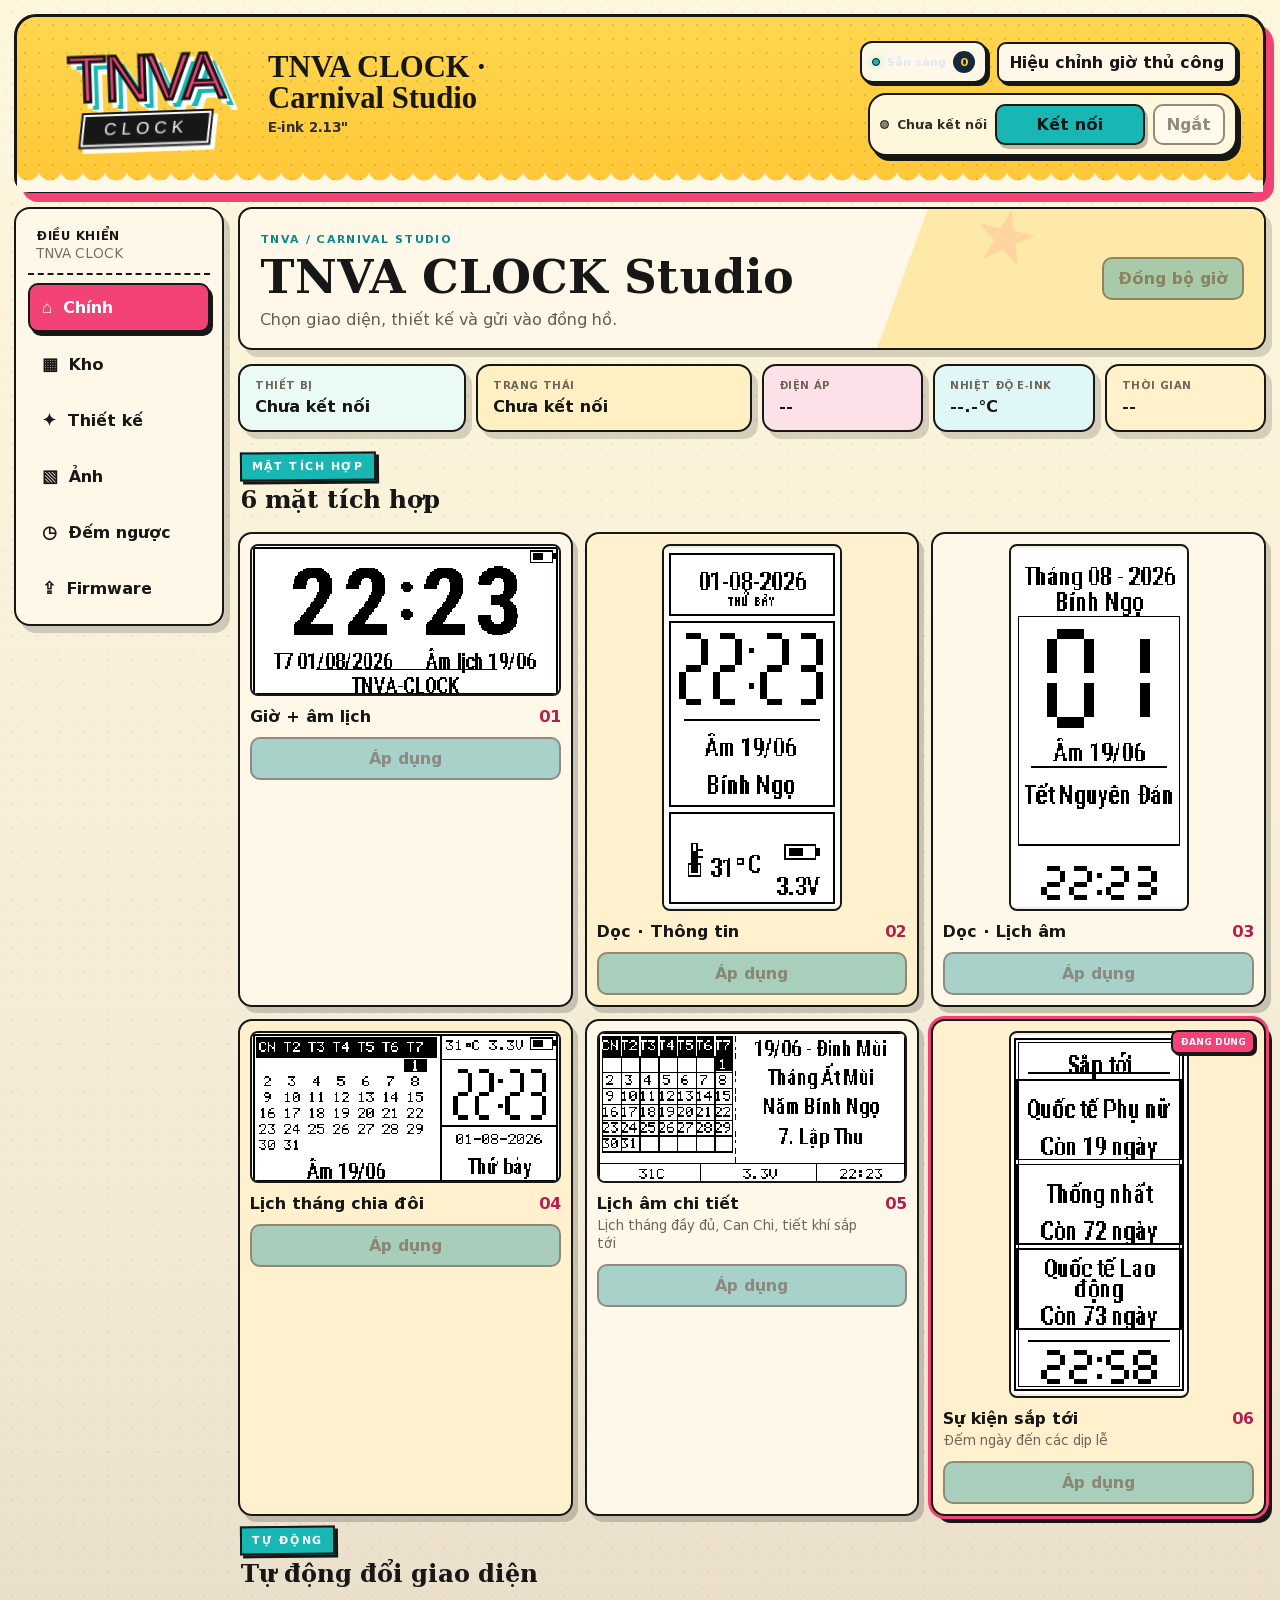
==== commit ab7ae66f: "Cap nhat web TNVA" ====
--- a/index.html
+++ b/index.html
@@ -1,13 +1,14 @@
 <!doctype html>
-<html lang="vi">
+<html lang="vi" class="notranslate">
 <head>
   <meta charset="utf-8">
   <meta name="viewport" content="width=device-width,initial-scale=1,viewport-fit=cover">
   <meta name="theme-color" content="#f6c63d">
   <meta name="description" content="TNVA CLOCK Studio cho E-ink 2.13 inch và 4.2 inch 3 màu">
+  <meta name="google" content="notranslate">
   <title>TNVA CLOCK Studio</title>
-  <link rel="stylesheet" href="assets/css/app.css?v=231">
-  <link rel="stylesheet" href="assets/css/carnival.css?v=231">
+  <link rel="stylesheet" href="assets/css/app.css?v=233">
+  <link rel="stylesheet" href="assets/css/carnival.css?v=232">
 </head>
 <body data-theme="carnival">
   <section id="connectGate" class="gate hidden" aria-hidden="true">
@@ -21,10 +22,10 @@
   <main id="appShell" class="app-shell">
     <header class="topbar carnival-masthead">
       <div class="carnival-brand">
-        <div id="brandTapTarget" class="carnival-wordmark" aria-label="TNVA CLOCK"><span>TNVA</span><em>CLOCK</em></div>
+        <div class="carnival-wordmark" aria-label="TNVA CLOCK"><span>TNVA</span><em>CLOCK</em></div>
         <div class="brand-inline-copy">
           <strong>TNVA CLOCK · Carnival Studio</strong>
-          <small>E‑ink 2.13" · 4.2" 3 màu</small>
+          <small>E‑ink 2.13"<span id="panel420Tagline"> · 4.2" 3 màu</span></small>
         </div>
       </div>
 
@@ -33,10 +34,6 @@
           <summary><span class="activity-dot"></span><span id="liveActivity">Sẵn sàng</span><span id="logCount">0</span></summary>
           <div class="log-head"><strong>Nhật ký hoạt động</strong><select id="logSeverityFilter"><option value="all">Tất cả</option><option value="error">Lỗi</option><option value="warn">Cảnh báo</option><option value="ok">OK</option></select><div><button id="copyLogBtn">Sao chép</button><button id="downloadLogTxtBtn">Tải nhật ký (gửi cho hỗ trợ)</button><button id="downloadLogJsonBtn">JSON</button><button id="clearLogBtn">Xóa</button></div></div>
           <div id="logWindow"></div>
-        </details>
-        <details class="service-settings" id="adminServicePanel">
-          <summary>Máy chủ Pi</summary>
-          <div><input id="serviceServerUrl" type="url" inputmode="url" placeholder="http://192.168.1.202:8080" autocomplete="url" spellcheck="false"><button id="saveServiceUrlBtn" class="btn compact" type="button">Lưu</button></div>
         </details>
         <!-- R25.10 (mục 4): panel chỉ hiện khi chip THẬT báo chưa kích
              hoạt (cờ FF01, không phải cache trình duyệt) -- ẩn hẳn (không
@@ -50,20 +47,17 @@
               <code id="activationDeviceId" style="flex:1">--</code>
               <button id="activationCopyDeviceIdBtn" class="btn compact" type="button" disabled>Sao chép</button>
             </div>
-            <input id="activationRequestNote" placeholder="Ghi chú (tuỳ chọn)">
-            <button id="activationRequestBtn" class="btn compact" type="button">Gửi yêu cầu kích hoạt</button>
-            <p id="activationRequestResult" class="prop-help"></p>
-            <button id="activationCheckBtn" class="btn primary compact hidden" type="button">Đã được duyệt -- Kích hoạt ngay</button>
+            <p class="prop-help">Gửi mã thiết bị ở trên cho người bán qua Zalo để nhận mã kích hoạt, rồi dán mã nhận được vào ô bên dưới.</p>
             <!-- Lệnh Studio (mục E3, 2026-08-26): link thật, mở tab mới,
                  trên điện thoại hệ điều hành tự nhận diện zalo.me và mở
                  thẳng app Zalo vào đúng chat -- không cần xử lý gì thêm ở
                  đây, đó là hành vi mặc định của link zalo.me. -->
             <a class="btn primary" href="https://zalo.me/0349816027" target="_blank" rel="noopener">Liên hệ kích hoạt qua Zalo</a>
-            <details>
-              <summary class="mini">Tôi có mã từ CLI (khi máy chủ Pi đang bảo trì)</summary>
-              <textarea id="activationCliCode" rows="3" placeholder="Dán mã dài do quản trị gửi qua Zalo"></textarea>
-              <button id="activationCliApplyBtn" class="btn compact" type="button">Áp dụng mã</button>
-            </details>
+            <textarea id="activationCliCode" rows="3" placeholder="Dán mã kích hoạt nhận được qua Zalo vào đây"></textarea>
+            <div class="row" style="display:flex;gap:8px">
+              <button id="activationPasteBtn" class="btn compact" type="button">Dán từ clipboard</button>
+              <button id="activationCliApplyBtn" class="btn primary compact" type="button">Áp dụng mã</button>
+            </div>
           </div>
         </details>
         <details class="service-settings" id="clockCorrectionPanel">
@@ -75,15 +69,6 @@
             <button id="clockCorrectionSaveBtn" class="btn compact" type="button">Lưu</button>
           </div>
         </details>
-        <!-- R25.10 (mục 6v): công tắc mặc định tắt, hiện giải thích 1 lần
-             trước khi bật (xem #telemetryExplainModal ở cuối trang) -- nút
-             gửi thủ công luôn hiện bất kể công tắc. -->
-        <details class="service-settings" id="telemetryPanel">
-          <summary>Gửi báo cáo lỗi<span id="telemetryBadge" class="hidden"> · đang bật</span></summary>
-          <p class="prop-help">Chỉ gửi 6 loại lỗi nghiêm trọng (mất BLE bất thường, ghi flash lỗi, cập nhật phần mềm lỗi, giao diện bị từ chối, lỗi atlas, lỗi phần mềm web) -- không gửi thao tác thường ngày, không gửi nội dung giao diện hay ảnh bạn tự thiết kế.</p>
-          <label class="checkbox-row"><input id="telemetryToggle" type="checkbox"><span>Tự động gửi báo cáo lỗi</span></label>
-          <button id="telemetrySendNowBtn" class="btn compact" type="button">Gửi báo cáo thủ công ngay</button>
-        </details>
         <div class="device-actions">
           <div class="device-pill"><span class="status-dot"></span><span id="deviceLabel">Chưa kết nối</span></div>
           <button id="connectDeviceBtn" class="btn primary compact">Kết nối đồng hồ</button>
@@ -99,6 +84,9 @@
       <button class="tab" data-view="designer"><span>✦</span>Thiết kế</button>
       <button class="tab" data-view="image"><span>▧</span>Ảnh</button>
       <button class="tab" data-view="countdown"><span>◷</span>Đếm ngược</button>
+      <!-- FEATURES.OTA_GITHUB_CHANNEL (weble/assets/js/config.js) -- app.js ẩn
+           cả nút tab lẫn #firmwareView khi tắt. -->
+      <button id="firmwareTabBtn" class="tab" data-view="firmware"><span>⇪</span>Firmware</button>
     </nav>
 
     <section id="mainView" class="view active">
@@ -121,9 +109,21 @@
         <article class="device-card panel"><span>Thời gian</span><strong id="deviceTime">--</strong></article>
       </section>
 
-      <section id="firmwareUpdatePanel" class="firmware-update panel hidden">
-        <div><span class="eyebrow">CẬP NHẬT PHẦN MỀM</span><h2 id="firmwareUpdateTitle">Kiểm tra bản cập nhật</h2><p id="firmwareUpdateNotes">Cập nhật qua Bluetooth.</p></div>
-        <div class="firmware-actions"><button id="checkFirmwareBtn" class="btn">Kiểm tra</button><button id="installFirmwareBtn" class="btn primary hidden">Cập nhật qua Bluetooth</button><button id="cancelFirmwareBtn" class="btn hidden">Huỷ</button><div id="firmwareProgress" class="progress hidden"><span></span><small id="firmwareProgressText">0%</small></div></div>
+      <!-- FEATURES.OTA_MANUAL_FILE (weble/assets/js/config.js): khi false, app.js
+           không đăng ký listener cho #firmwareBinFile/#firmwareSigFile/
+           #installFirmwareBtn/#cancelFirmwareBtn và không bỏ .hidden ra khỏi
+           section này lúc kết nối -- xem app.js's openConnectedApp(). Section
+           này (#firmwareUpdatePanel) LÀ khối "ota-manual-block": toàn bộ nó
+           chỉ phục vụ chọn-file-thủ-công, không có phần nào khác dùng chung. -->
+      <section id="firmwareUpdatePanel" data-flag="OTA_MANUAL_FILE" class="firmware-update panel hidden ota-manual-block">
+        <div><span class="eyebrow">CẬP NHẬT PHẦN MỀM</span><h2>Cập nhật qua Bluetooth</h2><p class="prop-help">Chọn file phần mềm (.bin) và file chữ ký (.ota-sig.bin, cùng thư mục -- xem tools/ota-sign/sign_ota.py), rồi bấm Cập nhật.</p></div>
+        <div class="firmware-actions">
+          <input id="firmwareBinFile" type="file" accept=".bin">
+          <input id="firmwareSigFile" type="file" accept=".bin">
+          <button id="installFirmwareBtn" class="btn primary" disabled>Cập nhật qua Bluetooth</button>
+          <button id="cancelFirmwareBtn" class="btn hidden">Huỷ</button>
+          <div id="firmwareProgress" class="progress hidden"><span></span><small id="firmwareProgressText">0%</small></div>
+        </div>
       </section>
 
       <div class="section-title"><div><span class="eyebrow">MẶT TÍCH HỢP</span><h2>6 mặt tích hợp</h2></div></div>
@@ -135,20 +135,48 @@
         <article class="face-card panel" data-face-card="4"><div class="face-preview"><img src="previews/face-outline-minimal.png?v=27" alt="Lịch âm chi tiết"></div><div class="face-copy"><div><b>Lịch âm chi tiết</b><small>Lịch tháng đầy đủ, Can Chi, tiết khí sắp tới</small></div><span>05</span></div><button class="btn primary apply-face" data-face="4" disabled>Áp dụng</button></article>
         <article class="face-card panel active-face" data-face-card="5"><div class="face-preview portrait"><img src="previews/face-viet-calendar.png?v=25" alt="Sự kiện sắp tới"></div><div class="face-copy"><div><b>Sự kiện sắp tới</b><small>Đếm ngày đến các dịp lễ</small></div><span>06</span></div><button class="btn primary apply-face" data-face="5" disabled>Áp dụng</button></article>
       </section>
+
+      <div class="section-title"><div><span class="eyebrow">TỰ ĐỘNG</span><h2>Tự động đổi giao diện</h2></div></div>
+      <section id="autoRotatePanel" class="panel auto-rotate-panel hidden">
+        <div class="auto-rotate-head">
+          <label class="switch-row"><input type="checkbox" id="autoRotateEnabled"><span>Bật tự động đổi giao diện</span></label>
+          <div id="autoRotateCountdown" class="auto-rotate-countdown" hidden>Đổi tiếp sau: <b id="autoRotateCountdownValue">--:--</b></div>
+        </div>
+        <div class="auto-rotate-interval">
+          <span>Đổi sau mỗi:</span>
+          <div id="autoRotateIntervalPresets" class="segmented">
+            <button type="button" data-minutes="1">1 phút</button>
+            <button type="button" data-minutes="2">2 phút</button>
+            <button type="button" data-minutes="5">5 phút</button>
+            <button type="button" data-minutes="10">10 phút</button>
+            <button type="button" data-minutes="15">15 phút</button>
+            <button type="button" data-minutes="30">30 phút</button>
+            <button type="button" data-minutes="60">60 phút</button>
+          </div>
+          <label>Tuỳ chỉnh: <input type="number" id="autoRotateIntervalInput" min="1" max="1440" value="10"> phút (1-1440)</label>
+        </div>
+        <div class="auto-rotate-items">
+          <span class="eyebrow">Giao diện tham gia (tích chọn, ↑↓ để sắp thứ tự)</span>
+          <ol id="autoRotateItemList" class="auto-rotate-item-list"></ol>
+          <p class="prop-help">Chỉ hỗ trợ 6 mặt tích hợp + đúng 1 giao diện tuỳ chỉnh (lấy từ Kho giao diện hoặc ảnh khách tự tải) đang có sẵn trên máy -- chip nhớ 256KB của board 2.13" không còn chỗ lưu nhiều ảnh tuỳ chỉnh cùng lúc (xem <code>docs/AUTO_ROTATE_TNVA.md</code>). Muốn đổi ảnh tuỳ chỉnh đang xoay vòng: áp dụng/tải ảnh mới như bình thường ở mục Kho giao diện hoặc Xưởng thiết kế, nó sẽ thay thế ảnh cũ trong danh sách này.</p>
+        </div>
+        <div class="auto-rotate-actions">
+          <button id="autoRotateSaveBtn" class="btn primary" disabled>Lưu tự động đổi giao diện</button>
+          <span id="autoRotateStatus" class="prop-help"></span>
+        </div>
+      </section>
     </section>
 
     <section id="libraryView" class="view">
       <section class="library-toolbar panel">
-        <div><span class="eyebrow">KHO TNVA</span><h2>Kho giao diện</h2><small>Giao diện cộng đồng và giao diện đã lưu</small></div>
+        <div><span class="eyebrow">KHO TNVA</span><h2>Kho giao diện</h2><small>Giao diện có sẵn và giao diện đã lưu</small></div>
         <div class="segmented library-segments" role="tablist" aria-label="Nguồn giao diện">
           <button class="library-tab active" data-library="warehouse">Kho có sẵn</button>
-          <button class="library-tab" data-library="public">Cộng đồng</button>
           <button class="library-tab" data-library="local">Đã lưu</button>
         </div>
         <div class="library-actions"><input id="librarySearch" type="search" placeholder="Tìm tên hoặc tác giả"><select id="libraryOrientationFilter"><option value="auto">Khớp hướng đang thiết kế</option><option value="landscape">Ngang</option><option value="portrait">Dọc</option><option value="all">Cả hai</option></select></div>
       </section>
       <div id="localLibrary" class="card-grid hidden"></div>
-      <div id="publicLibrary" class="card-grid hidden"></div>
       <div id="warehouseLibrary" class="card-grid"></div>
     </section>
 
@@ -250,7 +278,7 @@
         </div>
       </aside>
 
-      <div class="bottom-actions panel pro-bottom-actions"><div class="file-name-group"><input id="designTitle" value="Giao diện mới" placeholder="Tên giao diện"><input id="designAuthor" placeholder="Tác giả"></div><div class="action-group"><button id="newDesignBtn" class="btn">Tạo mới</button><button id="saveLocalBtn" class="btn">Lưu</button><button id="downloadBtn" class="btn">Xuất gói</button><button id="publishBtn" class="btn">Đăng kho</button><button id="installBtn" class="btn primary">Gửi vào đồng hồ</button></div><input id="projectFileInput" type="file" accept=".tnvaproject,.tnvaface,.eink,.json,application/json" hidden></div>
+      <div class="bottom-actions panel pro-bottom-actions"><div class="file-name-group"><input id="designTitle" value="Giao diện mới" placeholder="Tên giao diện"><input id="designAuthor" placeholder="Tác giả"></div><div class="action-group"><button id="newDesignBtn" class="btn">Tạo mới</button><button id="saveLocalBtn" class="btn">Lưu</button><button id="downloadBtn" class="btn">Xuất gói</button><button id="installBtn" class="btn primary">Gửi vào đồng hồ</button></div><input id="projectFileInput" type="file" accept=".tnvaproject,.tnvaface,.eink,.json,application/json" hidden></div>
       <div class="image-fit-actions hidden"><button id="fitImageBtn"></button><button id="fillImageBtn"></button><button id="resetImageBtn"></button></div>
     </section>
 
@@ -288,6 +316,33 @@
       </div>
     </section>
 
+    <!-- FEATURES.OTA_GITHUB_CHANNEL (weble/assets/js/config.js): khi false, app.js
+         ẩn cả #firmwareTabBtn lẫn section này, không đăng ký listener nào bên
+         trong. Đây là kênh cập nhật CHÍNH THỨC đọc manifest.json từ GitHub
+         (raw.githubusercontent.com) -- khác hẳn #firmwareUpdatePanel (chọn
+         file thủ công, FEATURES.OTA_MANUAL_FILE) ở mainView, nhưng cả hai
+         cùng gọi app.js's runFirmwareUpdate() để truyền file (xem Task 1). -->
+    <section id="firmwareView" class="view">
+      <section class="designer-intro panel"><div><span class="eyebrow">CẬP NHẬT TNVA</span><h2>Firmware</h2></div></section>
+      <section class="panel firmware-channel">
+        <div class="device-grid">
+          <article class="device-card panel"><span>Phiên bản trên đồng hồ</span><strong id="fwCurrentVersion">Chưa kết nối</strong></article>
+          <article class="device-card panel"><span>Phiên bản mới nhất</span><strong id="fwLatestVersion">--</strong></article>
+        </div>
+        <div id="fwConnectRow" class="firmware-actions hidden">
+          <button id="fwConnectBtn" class="btn primary">Kết nối đồng hồ</button>
+        </div>
+        <p id="fwChangelog" class="prop-help hidden"></p>
+        <p id="fwStatusText" class="prop-help"></p>
+        <div class="firmware-actions">
+          <button id="fwRetryBtn" class="btn hidden">Thử lại</button>
+          <button id="fwUpdateBtn" class="btn primary hidden">Cập nhật firmware</button>
+          <button id="fwCancelBtn" class="btn hidden">Huỷ</button>
+          <div id="fwProgress" class="progress hidden"><span></span><small id="fwProgressText">0%</small></div>
+        </div>
+      </section>
+    </section>
+
     <section id="deviceView" class="view hidden" aria-hidden="true"><button id="toggleHourBtn"></button></section>
 
     <datalist id="localFontFamilies"><option value="Arial"><option value="Arial Narrow"><option value="Courier New"><option value="Segoe UI"><option value="Tahoma"><option value="Times New Roman"></datalist>
@@ -295,6 +350,6 @@
 
   <div id="toast" class="toast hidden"></div>
   <div id="modalBackdrop" class="modal-backdrop hidden"><div id="modal" class="modal"></div></div>
-  <script type="module" src="assets/js/app.js?v=233"></script>
+  <script type="module" src="assets/js/app.js?v=235"></script>
 </body>
 </html>
--- a/assets/css/app.css
+++ b/assets/css/app.css
@@ -1,4 +1,4 @@
-*{box-sizing:border-box}html{color-scheme:dark}:root{font-family:Inter,ui-sans-serif,system-ui,-apple-system,"Segoe UI",Arial,sans-serif;color:#f3f6fb;background:#07101c;--bg:#07101c;--surface:#0e1929;--surface2:#111f32;--line:#263b57;--muted:#91a1b8;--accent:#f6b93f;--accent2:#ffd873;--green:#42e39a;--danger:#ff6d7a;--ink:#0a0d12}body{margin:0;min-height:100vh;background:radial-gradient(circle at 15% -10%,#223c61 0,transparent 34%),radial-gradient(circle at 90% 10%,#392c13 0,transparent 28%),linear-gradient(180deg,#0b1524,#060b13 75%);padding:18px 18px calc(86px + env(safe-area-inset-bottom))}button,input,select,textarea{font:inherit}.hidden{display:none!important}.app-shell{width:min(1400px,100%);margin:auto}.panel{background:linear-gradient(145deg,rgba(18,33,52,.96),rgba(10,19,31,.96));border:1px solid var(--line);border-radius:20px;box-shadow:0 18px 55px rgba(0,0,0,.28)}.topbar{display:flex;align-items:center;justify-content:space-between;gap:18px;margin-bottom:14px}.brand-inline{display:flex;align-items:center;gap:12px}.brand-inline strong{display:block;font-size:20px;letter-spacing:.12em}.brand-inline small{display:block;color:var(--muted);margin-top:3px}.tnva-logo{display:grid;grid-template-columns:repeat(2,18px);gap:2px;background:#05090f;border:1px solid #4a5d75;padding:7px;border-radius:12px}.tnva-logo span{display:grid;place-items:center;width:18px;height:18px;background:var(--accent);color:#111;font-size:10px;font-weight:900;border-radius:3px}.device-actions{display:flex;align-items:center;gap:8px}.device-pill{display:flex;align-items:center;gap:8px;color:var(--muted);max-width:270px}.status-dot{width:9px;height:9px;border-radius:50%;background:#607087}.device-pill.connected .status-dot{background:var(--green);box-shadow:0 0 14px var(--green)}.btn{border:1px solid #344b69;background:#132238;color:#f6f8fc;border-radius:13px;padding:11px 15px;font-weight:800;cursor:pointer;transition:.18s transform,.18s border,.18s background}.btn:hover:not(:disabled){transform:translateY(-1px);border-color:#6682a8}.btn:active:not(:disabled){transform:translateY(0)}.btn:disabled{opacity:.45;cursor:not-allowed}.btn.primary{background:linear-gradient(180deg,var(--accent2),var(--accent));color:#171109;border-color:#ffc95f}.btn.compact{padding:9px 12px}.tabs{position:sticky;top:8px;z-index:20;display:grid;grid-template-columns:repeat(5,1fr);gap:7px;padding:7px;margin-bottom:18px;background:rgba(7,16,28,.87);backdrop-filter:blur(18px);border:1px solid #243752;border-radius:18px}.tab{border:0;background:transparent;color:#95a7be;padding:11px 9px;border-radius:12px;font-weight:800;cursor:pointer}.tab span{margin-right:7px}.tab.active{background:linear-gradient(180deg,#263a57,#17283e);color:#fff;box-shadow:inset 0 0 0 1px #405878}.view{display:none}.view.active{display:block}.hero,.designer-intro{display:flex;align-items:center;justify-content:space-between;gap:22px;padding:22px;margin-bottom:16px}.hero h1,.designer-intro h2,.section-title h2,.library-toolbar h2{margin:4px 0 6px}.hero p,.designer-intro p{margin:0;color:var(--muted);max-width:700px}.eyebrow{font-size:11px;letter-spacing:.16em;color:var(--accent2);font-weight:900}.beta-badge{padding:8px 10px;border-radius:999px;border:1px solid #7a6128;color:var(--accent2);font-size:12px;font-weight:900}.device-grid{display:grid;grid-template-columns:1.2fr 1.4fr repeat(3,.75fr);gap:12px;margin-bottom:24px}.device-card{padding:15px 17px;min-width:0}.device-card span{display:block;color:var(--muted);font-size:12px;margin-bottom:6px}.device-card strong{display:block;white-space:nowrap;overflow:hidden;text-overflow:ellipsis}.section-title{display:flex;align-items:end;justify-content:space-between;gap:16px;margin:10px 2px 13px}.section-note{color:var(--muted);font-size:13px}.face-grid{display:grid;grid-template-columns:repeat(3,minmax(0,1fr));gap:14px}.face-card{padding:12px;display:flex;flex-direction:column;gap:11px;position:relative;overflow:hidden}.face-card.active-face{border-color:var(--accent);box-shadow:0 0 0 1px var(--accent),0 18px 55px rgba(0,0,0,.28)}.face-card.active-face:before{content:"ĐANG DÙNG";position:absolute;right:9px;top:9px;background:var(--accent);color:#15100a;font-size:9px;font-weight:1000;padding:5px 7px;border-radius:999px;z-index:2}.face-preview,.card-preview{background:#efecdf;border-radius:13px;aspect-ratio:212/104;display:grid;place-items:center;overflow:hidden;border:1px solid #bcb9ae}.face-preview img,.card-preview img{width:100%;height:100%;object-fit:contain;image-rendering:pixelated;image-rendering:crisp-edges}.face-preview.portrait img{object-fit:contain}.face-copy{display:flex;justify-content:space-between;gap:10px}.face-copy b{display:block}.face-copy small{display:block;color:var(--muted);margin-top:4px;line-height:1.35}.face-copy>span{color:#7286a1;font-weight:900}.library-toolbar{display:flex;align-items:center;justify-content:space-between;gap:20px;padding:18px;margin-bottom:15px}.library-toolbar h2{margin:3px 0}.library-toolbar small{color:var(--muted)}.library-actions{display:flex;gap:8px}.library-actions input,.library-actions select,.file-name-group input,.property-form input,.property-form select,.image-controls select,.countdown-form input,.countdown-form select{border:1px solid #324963;background:#091421;color:#f3f6fb;border-radius:12px;padding:11px 12px;outline:none}.library-actions input{min-width:280px}.card-grid{display:grid;grid-template-columns:repeat(4,minmax(0,1fr));gap:14px}.design-card{background:linear-gradient(145deg,#101d2d,#0a1420);border:1px solid var(--line);border-radius:17px;padding:10px;display:flex;flex-direction:column;gap:10px;min-width:0}.design-card.active-face{border-color:var(--accent)}.card-body{display:flex;flex-direction:column;gap:7px;flex:1}.card-title{font-weight:900;display:flex;justify-content:space-between;gap:8px}.card-meta{color:var(--muted);font-size:12px;min-height:30px}.card-actions{display:flex;gap:7px;margin-top:auto}.card-actions .btn{flex:1;padding:10px 8px}.warehouse-badge,.orientation-badge{font-size:10px;color:var(--accent2);border:1px solid #6b5627;padding:3px 6px;border-radius:999px;white-space:nowrap}.warehouse-state{font-size:11px;color:var(--green);font-weight:800;min-height:16px}.load-more-wrap{display:flex;justify-content:center;margin-top:16px}.designer-layout{display:grid;grid-template-columns:88px minmax(0,1fr) 290px;gap:12px}.tool-rail{padding:9px;display:grid;gap:7px;align-content:start}.tool{border:1px solid #304663;background:#132238;color:#f1f5fb;border-radius:10px;padding:10px 5px;font-weight:800;cursor:pointer}.workspace{min-width:0;overflow:hidden}.workspace-bar{display:flex;justify-content:space-between;gap:10px;padding:10px;border-bottom:1px solid var(--line)}.segmented,.zoom-control,.workspace-center{display:flex;align-items:center;gap:5px}.segmented button,.zoom-control button,.toggle,.layer-actions button{border:1px solid #334a67;background:#101e31;color:#fff;border-radius:9px;padding:8px 10px}.toggle.active{border-color:var(--accent);color:var(--accent2)}.stage-scroller{min-height:430px;overflow:auto;display:grid;place-items:center;padding:32px;background-image:linear-gradient(#ffffff05 1px,transparent 1px),linear-gradient(90deg,#ffffff05 1px,transparent 1px);background-size:20px 20px}.stage-wrap{line-height:0;box-shadow:0 20px 70px #000}.stage-wrap canvas{background:#f4f1e6;image-rendering:pixelated;touch-action:none}.workspace-footer{display:flex;justify-content:space-between;color:var(--muted);font-size:12px;padding:10px}.inspector{padding:12px;overflow:auto;max-height:620px}.inspector-head,.layers-head{display:flex;justify-content:space-between;align-items:center;margin-bottom:12px}.property-form{display:grid;grid-template-columns:1fr 1fr;gap:9px}.prop{display:flex;flex-direction:column;gap:4px}.prop.full{grid-column:1/-1}.prop label{font-size:11px;color:var(--muted)}.layers-head{border-top:1px solid var(--line);padding-top:13px;margin-top:14px}.layers-list{display:grid;gap:6px}.layer-row{display:flex;justify-content:space-between;gap:8px;padding:8px;border:1px solid #2c405a;border-radius:9px;cursor:pointer}.layer-row.active{border-color:var(--accent)}.bottom-actions{display:flex;align-items:center;justify-content:space-between;gap:12px;padding:12px;margin-top:12px}.file-name-group,.action-group{display:flex;gap:7px;flex-wrap:wrap}.image-studio{display:grid;grid-template-columns:minmax(0,1.45fr) minmax(280px,.55fr);gap:14px}.image-preview-panel{padding:18px;text-align:center}.screen-frame{background:#efecdf;border:8px solid #e8e4d7;border-radius:18px;box-shadow:inset 0 0 0 2px #161a20,0 20px 50px #0006;overflow:hidden;margin:auto;width:min(100%,848px);aspect-ratio:212/104;display:grid;place-items:center}.screen-frame canvas{width:100%;height:100%;image-rendering:pixelated;touch-action:none}.image-toolbar{display:flex;justify-content:center;gap:7px;flex-wrap:wrap;margin:17px 0 8px}.image-preview-panel small{color:var(--muted)}.image-controls,.countdown-form{padding:18px;display:grid;gap:15px}.image-controls label,.countdown-form label{display:grid;gap:7px;color:#dfe7f2;font-weight:700}.image-controls output{float:right;color:var(--accent2)}.image-controls input[type=range]{width:100%;accent-color:var(--accent)}.stack-actions{display:grid;gap:8px}.countdown-layout{display:grid;grid-template-columns:minmax(300px,.55fr) minmax(0,1.45fr);gap:14px}.countdown-preview{padding:20px;display:grid;align-content:center;gap:16px}.countdown-readout{text-align:center;color:var(--accent2);font-weight:900}.log-panel{margin-top:18px;color:var(--muted);font-size:12px}.log-panel summary{cursor:pointer}.log-head{display:flex;align-items:center;justify-content:flex-end;gap:8px;flex-wrap:wrap}.log-panel pre,#logWindow{white-space:pre-wrap;max-height:220px;overflow:auto;background:#050a11;border:1px solid #22354f;border-radius:12px;padding:8px}.log-entry{padding:5px 8px;border-radius:8px;margin-bottom:2px;line-height:1.4}.log-entry.log-ok{color:var(--muted)}.log-entry.log-warn{color:var(--accent);background:#3a2c0d33}.log-entry.log-error{color:var(--danger);background:#4a161c40;font-weight:700}.log-guidance{display:block;color:inherit;font-weight:600;opacity:.92}.toast{position:fixed;left:50%;bottom:calc(22px + env(safe-area-inset-bottom));transform:translateX(-50%);background:#f5f7fb;color:#111827;border-radius:13px;padding:12px 16px;font-weight:900;box-shadow:0 18px 55px #0008;z-index:80}.toast.success{background:#d8ffea}.toast.error{background:#ffdce1}.modal-backdrop{position:fixed;inset:0;background:#0009;display:grid;place-items:center;padding:18px;z-index:70}.modal{width:min(520px,100%);background:#111d2d;border:1px solid #39506e;border-radius:18px;padding:18px}.progress{height:8px;background:#24354b;border-radius:999px;overflow:hidden}.progress span{display:block;height:100%;background:var(--accent);width:0}.gate{position:fixed;inset:0;display:grid;place-items:center;background:#07101c;z-index:100}.gate-card{padding:30px}.empty-state{text-align:center;color:var(--muted);padding:30px}.file-label{display:inline-flex;align-items:center;justify-content:center}.modal-actions{display:flex;justify-content:flex-end;gap:8px;margin-top:14px}.orientation-pick-grid{display:grid;grid-template-columns:1fr 1fr;gap:10px;margin-top:10px}.orientation-pick-grid .btn{padding:18px 10px;display:flex;flex-direction:column;gap:4px;align-items:center}.orientation-pick-grid .btn small{color:inherit;opacity:.75;font-weight:700}
+*{box-sizing:border-box}html{color-scheme:dark}:root{font-family:Inter,ui-sans-serif,system-ui,-apple-system,"Segoe UI",Arial,sans-serif;color:#f3f6fb;background:#07101c;--bg:#07101c;--surface:#0e1929;--surface2:#111f32;--line:#263b57;--muted:#91a1b8;--accent:#f6b93f;--accent2:#ffd873;--green:#42e39a;--danger:#ff6d7a;--ink:#0a0d12}body{margin:0;min-height:100vh;background:radial-gradient(circle at 15% -10%,#223c61 0,transparent 34%),radial-gradient(circle at 90% 10%,#392c13 0,transparent 28%),linear-gradient(180deg,#0b1524,#060b13 75%);padding:18px 18px calc(86px + env(safe-area-inset-bottom))}button,input,select,textarea{font:inherit}.hidden{display:none!important}.app-shell{width:min(1400px,100%);margin:auto}.panel{background:linear-gradient(145deg,rgba(18,33,52,.96),rgba(10,19,31,.96));border:1px solid var(--line);border-radius:20px;box-shadow:0 18px 55px rgba(0,0,0,.28)}.topbar{display:flex;align-items:center;justify-content:space-between;gap:18px;margin-bottom:14px}.brand-inline{display:flex;align-items:center;gap:12px}.brand-inline strong{display:block;font-size:20px;letter-spacing:.12em}.brand-inline small{display:block;color:var(--muted);margin-top:3px}.tnva-logo{display:grid;grid-template-columns:repeat(2,18px);gap:2px;background:#05090f;border:1px solid #4a5d75;padding:7px;border-radius:12px}.tnva-logo span{display:grid;place-items:center;width:18px;height:18px;background:var(--accent);color:#111;font-size:10px;font-weight:900;border-radius:3px}.device-actions{display:flex;align-items:center;gap:8px}.device-pill{display:flex;align-items:center;gap:8px;color:var(--muted);max-width:270px}.status-dot{width:9px;height:9px;border-radius:50%;background:#607087}.device-pill.connected .status-dot{background:var(--green);box-shadow:0 0 14px var(--green)}.btn{border:1px solid #344b69;background:#132238;color:#f6f8fc;border-radius:13px;padding:11px 15px;font-weight:800;cursor:pointer;transition:.18s transform,.18s border,.18s background}.btn:hover:not(:disabled){transform:translateY(-1px);border-color:#6682a8}.btn:active:not(:disabled){transform:translateY(0)}.btn:disabled{opacity:.45;cursor:not-allowed}.btn.primary{background:linear-gradient(180deg,var(--accent2),var(--accent));color:#171109;border-color:#ffc95f}.btn.compact{padding:9px 12px}.tabs{position:sticky;top:8px;z-index:20;display:grid;grid-template-columns:repeat(5,1fr);gap:7px;padding:7px;margin-bottom:18px;background:rgba(7,16,28,.87);backdrop-filter:blur(18px);border:1px solid #243752;border-radius:18px}.tab{border:0;background:transparent;color:#95a7be;padding:11px 9px;border-radius:12px;font-weight:800;cursor:pointer}.tab span{margin-right:7px}.tab.active{background:linear-gradient(180deg,#263a57,#17283e);color:#fff;box-shadow:inset 0 0 0 1px #405878}.view{display:none}.view.active{display:block}.hero,.designer-intro{display:flex;align-items:center;justify-content:space-between;gap:22px;padding:22px;margin-bottom:16px}.hero h1,.designer-intro h2,.section-title h2,.library-toolbar h2{margin:4px 0 6px}.hero p,.designer-intro p{margin:0;color:var(--muted);max-width:700px}.eyebrow{font-size:11px;letter-spacing:.16em;color:var(--accent2);font-weight:900}.beta-badge{padding:8px 10px;border-radius:999px;border:1px solid #7a6128;color:var(--accent2);font-size:12px;font-weight:900}.device-grid{display:grid;grid-template-columns:1.2fr 1.4fr repeat(3,.75fr);gap:12px;margin-bottom:24px}.device-card{padding:15px 17px;min-width:0}.device-card span{display:block;color:var(--muted);font-size:12px;margin-bottom:6px}.device-card strong{display:block;white-space:nowrap;overflow:hidden;text-overflow:ellipsis}.section-title{display:flex;align-items:end;justify-content:space-between;gap:16px;margin:10px 2px 13px}.section-note{color:var(--muted);font-size:13px}.face-grid{display:grid;grid-template-columns:repeat(3,minmax(0,1fr));gap:14px}.face-card{padding:12px;display:flex;flex-direction:column;gap:11px;position:relative;overflow:hidden}.face-card.active-face{border-color:var(--accent);box-shadow:0 0 0 1px var(--accent),0 18px 55px rgba(0,0,0,.28)}.face-card.active-face:before{content:"ĐANG DÙNG";position:absolute;right:9px;top:9px;background:var(--accent);color:#15100a;font-size:9px;font-weight:1000;padding:5px 7px;border-radius:999px;z-index:2}.face-preview,.card-preview{background:#efecdf;border-radius:13px;aspect-ratio:212/104;display:grid;place-items:center;overflow:hidden;border:1px solid #bcb9ae}.face-preview img,.card-preview img{width:100%;height:100%;object-fit:contain;image-rendering:pixelated;image-rendering:crisp-edges}.face-preview.portrait img{object-fit:contain}.face-copy{display:flex;justify-content:space-between;gap:10px}.face-copy b{display:block}.face-copy small{display:block;color:var(--muted);margin-top:4px;line-height:1.35}.face-copy>span{color:#7286a1;font-weight:900}.library-toolbar{display:flex;align-items:center;justify-content:space-between;gap:20px;padding:18px;margin-bottom:15px}.library-toolbar h2{margin:3px 0}.library-toolbar small{color:var(--muted)}.library-actions{display:flex;gap:8px}.library-actions input,.library-actions select,.file-name-group input,.property-form input,.property-form select,.image-controls select,.countdown-form input,.countdown-form select{border:1px solid #324963;background:#091421;color:#f3f6fb;border-radius:12px;padding:11px 12px;outline:none}.library-actions input{min-width:280px}.card-grid{display:grid;grid-template-columns:repeat(4,minmax(0,1fr));gap:14px}.design-card{background:linear-gradient(145deg,#101d2d,#0a1420);border:1px solid var(--line);border-radius:17px;padding:10px;display:flex;flex-direction:column;gap:10px;min-width:0}.design-card.active-face{border-color:var(--accent)}.card-body{display:flex;flex-direction:column;gap:7px;flex:1}.card-title{font-weight:900;display:flex;justify-content:space-between;gap:8px}.card-meta{color:var(--muted);font-size:12px;min-height:30px}.card-actions{display:flex;gap:7px;margin-top:auto}.card-actions .btn{flex:1;padding:10px 8px}.warehouse-badge,.orientation-badge{font-size:10px;color:var(--accent2);border:1px solid #6b5627;padding:3px 6px;border-radius:999px;white-space:nowrap}.warehouse-state{font-size:11px;color:var(--green);font-weight:800;min-height:16px}.load-more-wrap{display:flex;justify-content:center;margin-top:16px}.designer-layout{display:grid;grid-template-columns:88px minmax(0,1fr) 290px;gap:12px}.tool-rail{padding:9px;display:grid;gap:7px;align-content:start}.tool{border:1px solid #304663;background:#132238;color:#f1f5fb;border-radius:10px;padding:10px 5px;font-weight:800;cursor:pointer}.workspace{min-width:0;overflow:hidden}.workspace-bar{display:flex;justify-content:space-between;gap:10px;padding:10px;border-bottom:1px solid var(--line)}.segmented,.zoom-control,.workspace-center{display:flex;align-items:center;gap:5px}.segmented button,.zoom-control button,.toggle,.layer-actions button{border:1px solid #334a67;background:#101e31;color:#fff;border-radius:9px;padding:8px 10px}.toggle.active{border-color:var(--accent);color:var(--accent2)}.stage-scroller{min-height:430px;overflow:auto;display:grid;place-items:center;padding:32px;background-image:linear-gradient(#ffffff05 1px,transparent 1px),linear-gradient(90deg,#ffffff05 1px,transparent 1px);background-size:20px 20px}.stage-wrap{line-height:0;box-shadow:0 20px 70px #000}.stage-wrap canvas{background:#f4f1e6;image-rendering:pixelated;touch-action:none}.workspace-footer{display:flex;justify-content:space-between;color:var(--muted);font-size:12px;padding:10px}.inspector{padding:12px;overflow:auto;max-height:620px}.inspector-head,.layers-head{display:flex;justify-content:space-between;align-items:center;margin-bottom:12px}.property-form{display:grid;grid-template-columns:1fr 1fr;gap:9px}.prop{display:flex;flex-direction:column;gap:4px}.prop.full{grid-column:1/-1}.property-form .full{grid-column:1/-1}.property-form>*,.advanced-grid>*{min-width:0}.advanced-props summary,.inspector-section>summary,.prop label,.prop-help{overflow-wrap:anywhere}.prop label{font-size:11px;color:var(--muted)}.layers-head{border-top:1px solid var(--line);padding-top:13px;margin-top:14px}.layers-list{display:grid;gap:6px}.layer-row{display:flex;justify-content:space-between;gap:8px;padding:8px;border:1px solid #2c405a;border-radius:9px;cursor:pointer}.layer-row.active{border-color:var(--accent)}.bottom-actions{display:flex;align-items:center;justify-content:space-between;gap:12px;padding:12px;margin-top:12px}.file-name-group,.action-group{display:flex;gap:7px;flex-wrap:wrap}.image-studio{display:grid;grid-template-columns:minmax(0,1.45fr) minmax(280px,.55fr);gap:14px}.image-preview-panel{padding:18px;text-align:center}.screen-frame{background:#efecdf;border:8px solid #e8e4d7;border-radius:18px;box-shadow:inset 0 0 0 2px #161a20,0 20px 50px #0006;overflow:hidden;margin:auto;width:min(100%,848px);aspect-ratio:212/104;display:grid;place-items:center}.screen-frame canvas{width:100%;height:100%;image-rendering:pixelated;touch-action:none}.image-toolbar{display:flex;justify-content:center;gap:7px;flex-wrap:wrap;margin:17px 0 8px}.image-preview-panel small{color:var(--muted)}.image-controls,.countdown-form{padding:18px;display:grid;gap:15px}.image-controls label,.countdown-form label{display:grid;gap:7px;color:#dfe7f2;font-weight:700}.image-controls output{float:right;color:var(--accent2)}.image-controls input[type=range]{width:100%;accent-color:var(--accent)}.stack-actions{display:grid;gap:8px}.countdown-layout{display:grid;grid-template-columns:minmax(300px,.55fr) minmax(0,1.45fr);gap:14px}.countdown-preview{padding:20px;display:grid;align-content:center;gap:16px}.countdown-readout{text-align:center;color:var(--accent2);font-weight:900}.log-panel{margin-top:18px;color:var(--muted);font-size:12px}.log-panel summary{cursor:pointer}.log-head{display:flex;align-items:center;justify-content:flex-end;gap:8px;flex-wrap:wrap}.log-panel pre,#logWindow{white-space:pre-wrap;max-height:220px;overflow:auto;background:#050a11;border:1px solid #22354f;border-radius:12px;padding:8px}.log-entry{padding:5px 8px;border-radius:8px;margin-bottom:2px;line-height:1.4}.log-entry.log-ok{color:var(--muted)}.log-entry.log-warn{color:var(--accent);background:#3a2c0d33}.log-entry.log-error{color:var(--danger);background:#4a161c40;font-weight:700}.log-guidance{display:block;color:inherit;font-weight:600;opacity:.92}.toast{position:fixed;left:50%;bottom:calc(22px + env(safe-area-inset-bottom));transform:translateX(-50%);background:#f5f7fb;color:#111827;border-radius:13px;padding:12px 16px;font-weight:900;box-shadow:0 18px 55px #0008;z-index:80}.toast.success{background:#d8ffea}.toast.error{background:#ffdce1}.modal-backdrop{position:fixed;inset:0;background:#0009;display:grid;place-items:center;padding:18px;z-index:70}.modal{width:min(520px,100%);background:#111d2d;border:1px solid #39506e;border-radius:18px;padding:18px}.progress{height:8px;background:#24354b;border-radius:999px;overflow:hidden}.progress span{display:block;height:100%;background:var(--accent);width:0}.gate{position:fixed;inset:0;display:grid;place-items:center;background:#07101c;z-index:100}.gate-card{padding:30px}.empty-state{text-align:center;color:var(--muted);padding:30px}.file-label{display:inline-flex;align-items:center;justify-content:center}.modal-actions{display:flex;justify-content:flex-end;gap:8px;margin-top:14px}.orientation-pick-grid{display:grid;grid-template-columns:1fr 1fr;gap:10px;margin-top:10px}.orientation-pick-grid .btn{padding:18px 10px;display:flex;flex-direction:column;gap:4px;align-items:center}.orientation-pick-grid .btn small{color:inherit;opacity:.75;font-weight:700}
 @media(max-width:1100px){.device-grid{grid-template-columns:repeat(3,1fr)}.face-grid{grid-template-columns:repeat(2,1fr)}.card-grid{grid-template-columns:repeat(3,1fr)}.designer-layout{grid-template-columns:76px 1fr}.inspector{grid-column:1/-1;max-height:none}.image-studio,.countdown-layout{grid-template-columns:1fr}}
 @media(max-width:760px){body{padding:10px 10px calc(88px + env(safe-area-inset-bottom))}.topbar{align-items:flex-start}.brand-inline small{display:none}.device-pill{display:none}.device-actions .btn{padding:8px 10px}.tabs{position:fixed;left:8px;right:8px;bottom:calc(8px + env(safe-area-inset-bottom));top:auto;margin:0;z-index:50}.tab{font-size:11px;padding:9px 3px}.tab span{display:block;margin:0 0 2px;font-size:16px}.hero,.designer-intro{align-items:flex-start;padding:16px}.device-grid{grid-template-columns:1fr 1fr}.device-card:nth-child(2){grid-column:1/-1}.face-grid{grid-template-columns:1fr}.library-toolbar{align-items:stretch;flex-direction:column}.library-actions{flex-direction:column}.library-actions input{min-width:0;width:100%}.card-grid{grid-template-columns:repeat(2,minmax(0,1fr));gap:9px}.designer-layout{display:block}.tool-rail{display:flex;overflow:auto;margin-bottom:9px;position:sticky;top:8px;z-index:10}.tool{min-width:66px}.workspace-bar{flex-wrap:wrap}.workspace-center{order:3;width:100%;justify-content:center}.stage-scroller{min-height:300px;padding:18px}.inspector{margin-top:9px}.bottom-actions{align-items:stretch;flex-direction:column}.file-name-group,.action-group{display:grid;grid-template-columns:1fr 1fr}.image-preview-panel,.image-controls,.countdown-form,.countdown-preview{padding:13px}.screen-frame{border-width:5px}.image-toolbar .btn{font-size:12px;padding:8px}.countdown-layout{display:block}.countdown-preview{margin-top:10px}.section-title{align-items:flex-start;flex-direction:column}.section-note{display:none}}
 @media(max-width:430px){.card-grid{grid-template-columns:1fr}.device-grid{grid-template-columns:1fr}.device-card:nth-child(2){grid-column:auto}.hero{display:block}.hero .btn{width:100%;margin-top:14px}.property-form{grid-template-columns:1fr}.prop.full{grid-column:auto}.file-name-group,.action-group{grid-template-columns:1fr 1fr}.brand-inline strong{font-size:16px}.tnva-logo{display:none}}
@@ -145,4 +145,44 @@
 .tet-decor-size-row{display:flex;flex-wrap:wrap;gap:6px;margin-top:4px}.tet-decor-size-row button{border:1px solid #35516f;background:#12233a;color:#f4f7fb;border-radius:8px;padding:5px 10px;cursor:pointer;font-size:12px}
 .tet-decor-size-row button:hover:not(:disabled){border-color:#35c8e2;background:#123047}.tet-decor-size-row button:disabled{opacity:.55}
 @media(max-width:760px){.tet-decor-grid{grid-template-columns:1fr}}
+
+/* R26 (Auto Rotate -- tự động đổi giao diện, không nhầm với R26 thư viện
+ * mẫu 4.2 ở trên): panel "TỰ ĐỘNG ĐỔI GIAO DIỆN" trong homeView, ngay dưới
+ * lưới 6 mặt tích hợp. */
+.auto-rotate-panel{padding:18px;display:grid;gap:16px}
+.auto-rotate-head{display:flex;align-items:center;justify-content:space-between;gap:14px;flex-wrap:wrap}
+.switch-row{display:flex;align-items:center;gap:9px;font-weight:800;cursor:pointer}
+.switch-row input{width:18px;height:18px;accent-color:var(--accent)}
+.auto-rotate-countdown{color:var(--accent2);font-weight:800}
+.auto-rotate-interval{display:flex;align-items:center;gap:12px;flex-wrap:wrap;color:var(--muted)}
+.auto-rotate-interval label{display:flex;align-items:center;gap:6px;color:var(--muted);font-weight:600}
+.auto-rotate-interval input[type=number]{width:80px;border:1px solid #324963;background:#091421;color:#f3f6fb;border-radius:10px;padding:8px 10px}
+.auto-rotate-interval .segmented button{padding:8px 11px}
+.auto-rotate-interval .segmented button.active{border-color:var(--accent);color:var(--accent2);background:#1c1608}
+.auto-rotate-items{display:grid;gap:8px}
+.auto-rotate-item-list{list-style:none;margin:0;padding:0;display:grid;gap:6px}
+.auto-rotate-item-row{display:flex;align-items:center;justify-content:space-between;gap:10px;padding:9px 11px;border:1px solid #2c405a;border-radius:11px;background:#0a1523}
+.auto-rotate-item-row.included{border-color:var(--accent)}
+.auto-rotate-item-row.unavailable{opacity:.55}
+.auto-rotate-item-row label{display:flex;align-items:center;gap:9px;font-weight:700;cursor:pointer}
+.auto-rotate-item-row label i{font-style:normal;color:var(--muted);font-weight:600}
+.auto-rotate-item-row input{width:17px;height:17px;accent-color:var(--accent)}
+.auto-rotate-item-actions{display:flex;gap:6px}
+.auto-rotate-item-actions button{border:1px solid #334a67;background:#101e31;color:#fff;border-radius:8px;padding:5px 9px;cursor:pointer;font-weight:900}
+.auto-rotate-item-actions button:disabled{opacity:.35;cursor:not-allowed}
+.auto-rotate-actions{display:flex;align-items:center;gap:12px;flex-wrap:wrap}
+#autoRotateStatus{color:var(--green)}
+@media(max-width:760px){.auto-rotate-interval,.auto-rotate-head{align-items:flex-start;flex-direction:column}}
 @media(max-width:760px){.sample-picker-grid{grid-template-columns:1fr}.modal-backdrop:has(.sample-picker){align-items:end;padding:7px}.modal:has(.sample-picker){max-height:92vh;background:#f7fbfd;color:#1d2228}.sample-card{background:#fff;color:#202329;border-color:#cfdee5}.sample-card span,.sample-card small{color:#667985}.pro-workspace-bar #snapBtn{display:inline-block}.pro-workspace-bar #planePreview{max-width:132px;background:#fff;color:#222;border-color:#dfd3a6}}
+@media(max-width:900px){
+  .designer-screen-card{
+    position:sticky;
+    top:6px;
+    z-index:40;
+    max-height:50vh;
+    overflow:auto;
+  }
+  .designer-screen-card .workspace-footer{display:none}
+  .designer-screen-card .stage-scroller{padding:10px 8px}
+  .pro-workspace-bar{padding:6px;gap:6px}
+}
--- a/assets/css/carnival.css
+++ b/assets/css/carnival.css
@@ -198,7 +198,7 @@
 .library-toolbar{background:#e7fbf8}.library-segments{padding:4px;background:#fff8e8;border:2px solid #171717;border-radius:10px}.library-tab{border:0!important;box-shadow:none!important;background:transparent!important;color:#171717!important}.library-tab.active{background:var(--carnival-pink)!important;color:#fff!important;border-radius:7px!important}.library-actions input,.file-name-group input,.property-form input,.property-form select,.image-controls select,.countdown-form input,.countdown-form select{background:#fff;color:#171717;border:2px solid #171717;border-radius:9px}.card-grid{gap:12px}.design-card{background:#fff8e8}.design-card:nth-child(3n+2){background:#e8f9f8}.design-card:nth-child(3n+3){background:#fff0c2}.card-title{color:#171717}.card-meta{color:#695e52}.warehouse-badge,.orientation-badge{color:#171717;border:2px solid #171717;background:#ffcc3f;border-radius:6px}.warehouse-state{color:#20813b}
 
 /* Designer -------------------------------------------------------------- */
-.designer-pro-intro{background:#fff0c2!important;border:2px solid #171717!important;box-shadow:5px 6px 0 rgba(23,23,23,.2)!important;padding:17px 18px!important}.designer-pro-intro .eyebrow{display:inline!important}.designer-pro-intro h2{font-size:28px!important}.designer-intro-actions .btn{display:inline-block!important}.designer-pro-layout{gap:12px}.designer-screen-card,.object-dock,.pro-inspector,.pro-bottom-actions{background:#fff8e8!important;border:2px solid #171717!important;box-shadow:5px 6px 0 rgba(23,23,23,.18)!important;color:#171717!important}.pro-workspace-bar{background:#e5f8f6!important;border-bottom:2px dashed #171717!important}.pro-workspace-bar .segmented button,.pro-workspace-bar select,.pro-workspace-bar .toggle,.pro-workspace-bar .zoom-control button{background:#fff!important;border:2px solid #171717!important;color:#171717!important}.stage-scroller{background-color:#ffeeb7!important;background-image:linear-gradient(#1717170d 1px,transparent 1px),linear-gradient(90deg,#1717170d 1px,transparent 1px)!important}.workspace-footer{background:#fff8e8!important;color:#62584d!important}.object-dock{background:#fff0bd!important}.object-chip,.quick-add{background:#fff!important;color:#171717!important;border:2px solid #171717!important}.object-chip.active{background:#cdf6f3!important;border-color:#171717!important;box-shadow:3px 3px 0 #171717!important}.object-chip-icon{background:var(--carnival-teal)!important;color:#fff!important}.quick-add span{color:#a91449!important}.add-object-btn{background:var(--carnival-pink)!important;color:#fff!important;border:2px solid #171717!important}.pro-inspector{background:#e8f9f8!important}.pro-inspector .eyebrow{color:#078b8a!important}.pro-inspector .inspector-head strong{color:#171717!important}.property-form input,.property-form select,.property-form textarea,.checkbox-row,.advanced-props,.object-summary,.align-strip button{background:#fff!important;color:#171717!important;border-color:#171717!important}.prop label,.object-summary small,.prop-help,.advanced-props summary,.layers-details summary{color:#62584d!important}.position-panel,.layers-details{border-color:#171717!important}.pro-bottom-actions{background:#fff0bd!important}.pro-bottom-actions input{background:#fff!important;color:#171717!important;border:2px solid #171717!important}.object-palette{background:#fff8e8!important;color:#171717!important;border:2px solid #171717!important;box-shadow:8px 8px 0 #171717!important}.palette-grid .tool{background:#fff!important;color:#171717!important;border:2px solid #171717!important}.palette-head button{background:#ffcc3f!important;color:#171717!important;border:2px solid #171717!important}
+.designer-pro-intro{background:#fff0c2!important;border:2px solid #171717!important;box-shadow:5px 6px 0 rgba(23,23,23,.2)!important;padding:17px 18px!important}.designer-pro-intro .eyebrow{display:inline!important}.designer-pro-intro h2{font-size:28px!important}.designer-intro-actions .btn{display:inline-block!important}.designer-intro-actions .btn.hidden{display:none!important}.designer-pro-layout{gap:12px}.designer-screen-card,.object-dock,.pro-inspector,.pro-bottom-actions{background:#fff8e8!important;border:2px solid #171717!important;box-shadow:5px 6px 0 rgba(23,23,23,.18)!important;color:#171717!important}.pro-workspace-bar{background:#e5f8f6!important;border-bottom:2px dashed #171717!important}.pro-workspace-bar .segmented button,.pro-workspace-bar select,.pro-workspace-bar .toggle,.pro-workspace-bar .zoom-control button{background:#fff!important;border:2px solid #171717!important;color:#171717!important}.stage-scroller{background-color:#ffeeb7!important;background-image:linear-gradient(#1717170d 1px,transparent 1px),linear-gradient(90deg,#1717170d 1px,transparent 1px)!important}.workspace-footer{background:#fff8e8!important;color:#62584d!important}.object-dock{background:#fff0bd!important}.object-chip,.quick-add{background:#fff!important;color:#171717!important;border:2px solid #171717!important}.object-chip.active{background:#cdf6f3!important;border-color:#171717!important;box-shadow:3px 3px 0 #171717!important}.object-chip-icon{background:var(--carnival-teal)!important;color:#fff!important}.quick-add span{color:#a91449!important}.add-object-btn{background:var(--carnival-pink)!important;color:#fff!important;border:2px solid #171717!important}.pro-inspector{background:#e8f9f8!important}.pro-inspector .eyebrow{color:#078b8a!important}.pro-inspector .inspector-head strong{color:#171717!important}.property-form input,.property-form select,.property-form textarea,.checkbox-row,.advanced-props,.object-summary,.align-strip button{background:#fff!important;color:#171717!important;border-color:#171717!important}.prop label,.object-summary small,.prop-help,.advanced-props summary,.layers-details summary{color:#62584d!important}.position-panel,.layers-details{border-color:#171717!important}.pro-bottom-actions{background:#fff0bd!important}.pro-bottom-actions input{background:#fff!important;color:#171717!important;border:2px solid #171717!important}.object-palette{background:#fff8e8!important;color:#171717!important;border:2px solid #171717!important;box-shadow:8px 8px 0 #171717!important}.palette-grid .tool{background:#fff!important;color:#171717!important;border:2px solid #171717!important}.palette-head button{background:#ffcc3f!important;color:#171717!important;border:2px solid #171717!important}
 .digit-font-grid button,.size-preset-grid button,.digit-effect-grid button{background:#fff!important;color:#171717!important;border:2px solid #171717!important}.digit-font-grid button.active,.size-preset-grid button.active,.digit-effect-grid button.active{background:#cdf6f3!important;border-color:#171717!important;box-shadow:3px 3px 0 #171717!important}.digit-font-grid small,.size-preset-grid small,.digit-effect-grid small{color:#71665a!important}
 
 /* Photo / countdown ----------------------------------------------------- */
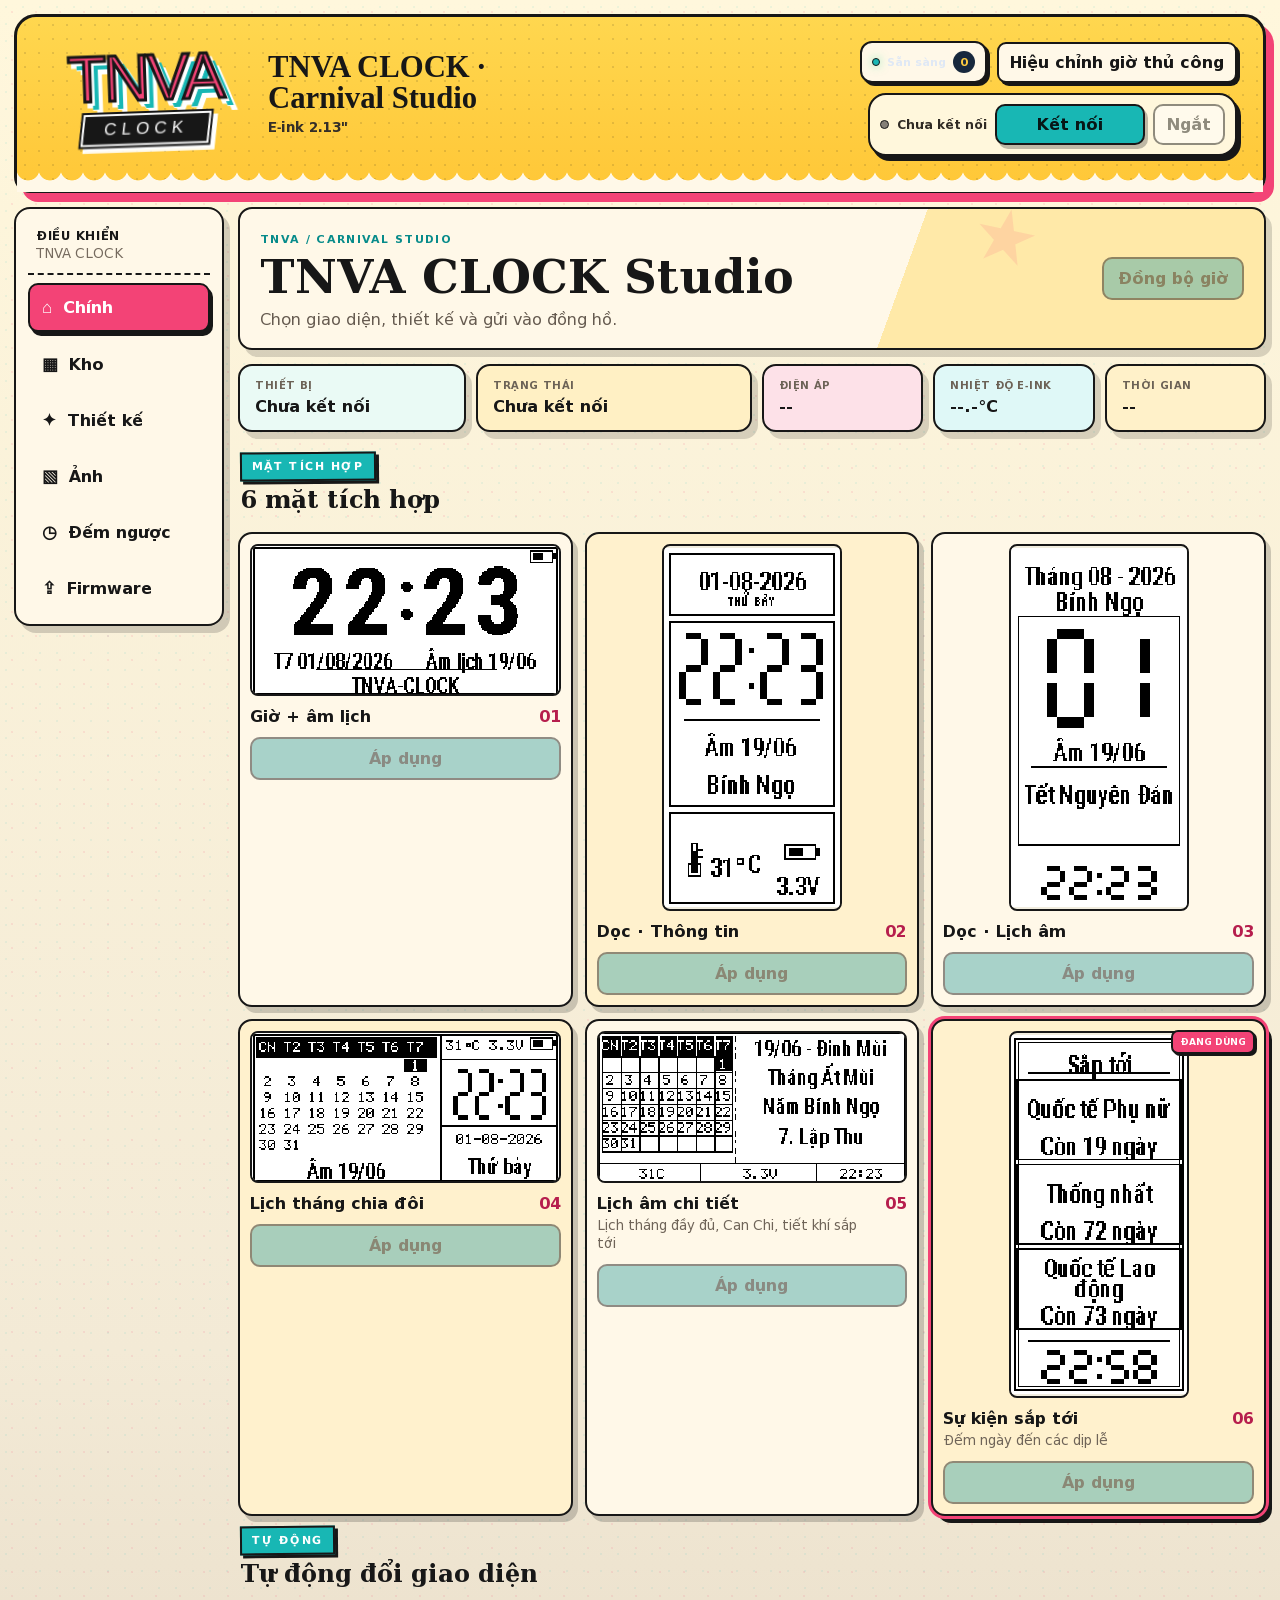
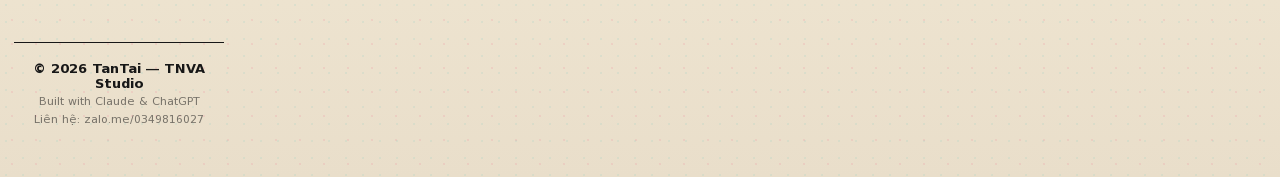
==== commit 8a9fc191: "Cap nhat kho giao dien cong dong" ====
--- a/index.html
+++ b/index.html
@@ -7,8 +7,8 @@
   <meta name="description" content="TNVA CLOCK Studio cho E-ink 2.13 inch và 4.2 inch 3 màu">
   <meta name="google" content="notranslate">
   <title>TNVA CLOCK Studio</title>
-  <link rel="stylesheet" href="assets/css/app.css?v=233">
-  <link rel="stylesheet" href="assets/css/carnival.css?v=232">
+  <link rel="stylesheet" href="assets/css/app.css?v=234">
+  <link rel="stylesheet" href="assets/css/carnival.css?v=233">
 </head>
 <body data-theme="carnival">
   <section id="connectGate" class="gate hidden" aria-hidden="true">
@@ -169,15 +169,39 @@
 
     <section id="libraryView" class="view">
       <section class="library-toolbar panel">
-        <div><span class="eyebrow">KHO TNVA</span><h2>Kho giao diện</h2><small>Giao diện có sẵn và giao diện đã lưu</small></div>
+        <div><span class="eyebrow">KHO TNVA</span><h2>Kho giao diện</h2><small>Giao diện có sẵn, đã lưu và cộng đồng chia sẻ</small></div>
         <div class="segmented library-segments" role="tablist" aria-label="Nguồn giao diện">
           <button class="library-tab active" data-library="warehouse">Kho có sẵn</button>
           <button class="library-tab" data-library="local">Đã lưu</button>
-        </div>
-        <div class="library-actions"><input id="librarySearch" type="search" placeholder="Tìm tên hoặc tác giả"><select id="libraryOrientationFilter"><option value="auto">Khớp hướng đang thiết kế</option><option value="landscape">Ngang</option><option value="portrait">Dọc</option><option value="all">Cả hai</option></select></div>
+          <button class="library-tab" data-library="community">Cộng đồng</button>
+        </div>
+        <div class="library-actions">
+          <input id="librarySearch" type="search" placeholder="Tìm tên hoặc tác giả">
+          <select id="libraryOrientationFilter"><option value="auto">Khớp hướng đang thiết kế</option><option value="landscape">Ngang</option><option value="portrait">Dọc</option><option value="all">Cả hai</option></select>
+          <select id="communitySortSelect" class="hidden"><option value="luot_tai">Tải nhiều nhất</option><option value="moi_nhat">Mới nhất</option></select>
+          <button id="communityUploadBtn" class="btn primary hidden" type="button">Đăng giao diện</button>
+        </div>
       </section>
       <div id="localLibrary" class="card-grid hidden"></div>
       <div id="warehouseLibrary" class="card-grid"></div>
+      <!-- Kho cộng đồng (2026-09): thiết kế lưu ở Supabase dạng JSON gốc
+           (không phải .tnvaface đã compile) -- xem docs/KHO_CONG_DONG_TNVA.md.
+           #communityLibrary tự ẩn/hiện theo cùng cơ chế 3-way toggle với
+           2 khối .card-grid phía trên (xem app.js's library-tab handler). -->
+      <section id="communityLibrary" class="hidden">
+        <div id="communityStatus" class="empty-state panel hidden"></div>
+        <div id="communityGrid" class="card-grid"></div>
+        <div class="load-more-wrap"><button id="communityLoadMoreBtn" class="btn hidden" type="button">Xem thêm</button></div>
+        <details class="community-delete-box panel">
+          <summary>Xoá giao diện của tôi</summary>
+          <p class="prop-help">Dán mã xoá được cấp lúc đăng (dạng <code>id::mã</code>) rồi bấm Xoá. Giao diện bạn từng đăng trên máy này (nếu còn nhớ trong trình duyệt) liệt kê sẵn bên dưới kèm nút Xoá.</p>
+          <div class="row" style="display:flex;gap:8px">
+            <input id="communityDeleteToken" type="text" placeholder="id::mã-xoá">
+            <button id="communityDeleteBtn" class="btn compact" type="button">Xoá</button>
+          </div>
+          <div id="communityMyUploads" class="community-my-uploads"></div>
+        </details>
+      </section>
     </section>
 
     <section id="designerView" class="view">
@@ -278,7 +302,7 @@
         </div>
       </aside>
 
-      <div class="bottom-actions panel pro-bottom-actions"><div class="file-name-group"><input id="designTitle" value="Giao diện mới" placeholder="Tên giao diện"><input id="designAuthor" placeholder="Tác giả"></div><div class="action-group"><button id="newDesignBtn" class="btn">Tạo mới</button><button id="saveLocalBtn" class="btn">Lưu</button><button id="downloadBtn" class="btn">Xuất gói</button><button id="installBtn" class="btn primary">Gửi vào đồng hồ</button></div><input id="projectFileInput" type="file" accept=".tnvaproject,.tnvaface,.eink,.json,application/json" hidden></div>
+      <div class="bottom-actions panel pro-bottom-actions"><div class="file-name-group"><input id="designTitle" value="Giao diện mới" placeholder="Tên giao diện"><input id="designAuthor" placeholder="Tác giả"></div><div class="action-group"><button id="newDesignBtn" class="btn">Tạo mới</button><button id="saveLocalBtn" class="btn">Lưu</button><button id="downloadBtn" class="btn">Xuất gói</button><button id="designCommunityUploadBtn" class="btn" type="button">☁ Đăng lên Kho</button><button id="installBtn" class="btn primary">Gửi vào đồng hồ</button></div><input id="projectFileInput" type="file" accept=".tnvaproject,.tnvaface,.eink,.json,application/json" hidden></div>
       <div class="image-fit-actions hidden"><button id="fitImageBtn"></button><button id="fillImageBtn"></button><button id="resetImageBtn"></button></div>
     </section>
 
@@ -346,10 +370,23 @@
     <section id="deviceView" class="view hidden" aria-hidden="true"><button id="toggleHourBtn"></button></section>
 
     <datalist id="localFontFamilies"><option value="Arial"><option value="Arial Narrow"><option value="Courier New"><option value="Segoe UI"><option value="Tahoma"><option value="Times New Roman"></datalist>
+
+    <!-- Phần 4 (footer bản quyền): MỘT footer duy nhất ở cuối #appShell,
+         KHÔNG lặp lại trong mỗi <section class="view"> -- vì .view không
+         active bị display:none (không chiếm chỗ), footer này luôn hiện ra
+         ngay dưới nội dung của bất kỳ tab nào đang mở, tương đương hiệu ứng
+         "cuối content của tất cả các tab" mà không cần 6 bản sao trùng ID.
+         translate="no" giữ đúng cơ chế chống Chrome tự dịch đã có trên
+         <html class="notranslate">/<meta name="google" content="notranslate">. -->
+    <footer class="tnva-footer" translate="no">
+      <div class="tnva-footer-main">© 2026 TanTai — TNVA Studio</div>
+      <div class="tnva-footer-sub">Built with Claude &amp; ChatGPT</div>
+      <a class="tnva-footer-link" href="https://zalo.me/0349816027" target="_blank" rel="noopener">Liên hệ: zalo.me/0349816027</a>
+    </footer>
 </main>
 
   <div id="toast" class="toast hidden"></div>
   <div id="modalBackdrop" class="modal-backdrop hidden"><div id="modal" class="modal"></div></div>
-  <script type="module" src="assets/js/app.js?v=235"></script>
+  <script type="module" src="assets/js/app.js?v=236"></script>
 </body>
 </html>
--- a/assets/css/app.css
+++ b/assets/css/app.css
@@ -186,3 +186,33 @@
   .designer-screen-card .stage-scroller{padding:10px 8px}
   .pro-workspace-bar{padding:6px;gap:6px}
 }
+
+/* Kho cộng đồng (2026-09): Cộng đồng dùng lại .card-grid/.design-card/
+ * .card-preview/.card-body/.card-title/.card-meta/.card-actions/
+ * .empty-state/.load-more-wrap có sẵn -- chỉ thêm phần KHÁC với local/kho
+ * có sẵn (badge TOP, icon báo cáo, khối xem trước lúc đăng, danh sách "đã
+ * đăng" trong ô xoá). */
+.card-preview{position:relative}
+.top-badge{position:absolute;left:7px;top:7px;z-index:2;background:var(--accent);color:#15100a;font-size:10px;font-weight:1000;padding:4px 8px;border-radius:999px;letter-spacing:.02em}
+.report-icon{border:1px solid #334a67;background:transparent;color:var(--muted);border-radius:8px;padding:2px 7px;font-size:12px;cursor:pointer;line-height:1.6}
+.report-icon:hover{color:var(--danger);border-color:var(--danger)}
+.community-delete-box{padding:14px 16px;margin-top:14px}
+.community-delete-box>summary{cursor:pointer;font-weight:850;list-style:none}
+.community-delete-box>summary::-webkit-details-marker{display:none}
+.community-delete-box .row{margin-top:10px}
+.community-delete-box input{flex:1;min-width:0}
+.community-my-uploads{display:grid;gap:6px;margin-top:10px}
+.community-my-upload-row{display:flex;align-items:center;justify-content:space-between;gap:8px;padding:8px 10px;border:1px solid var(--line);border-radius:10px}
+.community-my-upload-row span{overflow:hidden;text-overflow:ellipsis;white-space:nowrap}
+.community-upload-preview{display:flex;align-items:center;gap:12px;margin:10px 0 14px}
+.community-upload-preview img{width:106px;aspect-ratio:212/104;object-fit:contain;background:#efecdf;border:1px solid #bcb9ae;border-radius:10px;image-rendering:pixelated}
+.community-upload-preview span{color:var(--muted);font-size:12px;font-weight:800}
+
+/* Phần 4 (footer bản quyền) -- một khối tĩnh cuối #appShell, không lặp lại
+ * trên mỗi tab (xem chú thích trong index.html), không position:fixed nên
+ * không bao giờ che canvas/nút trên mobile. */
+.tnva-footer{text-align:center;padding:18px 12px 24px;border-top:1px solid var(--line);margin-top:22px}
+.tnva-footer-main{font-size:13px;font-weight:600;color:inherit}
+.tnva-footer-sub{font-size:11px;opacity:.55;margin-top:4px}
+.tnva-footer-link{display:inline-block;font-size:11px;opacity:.55;margin-top:4px;color:inherit;text-decoration:none}
+.tnva-footer-link:hover{opacity:1;text-decoration:underline}
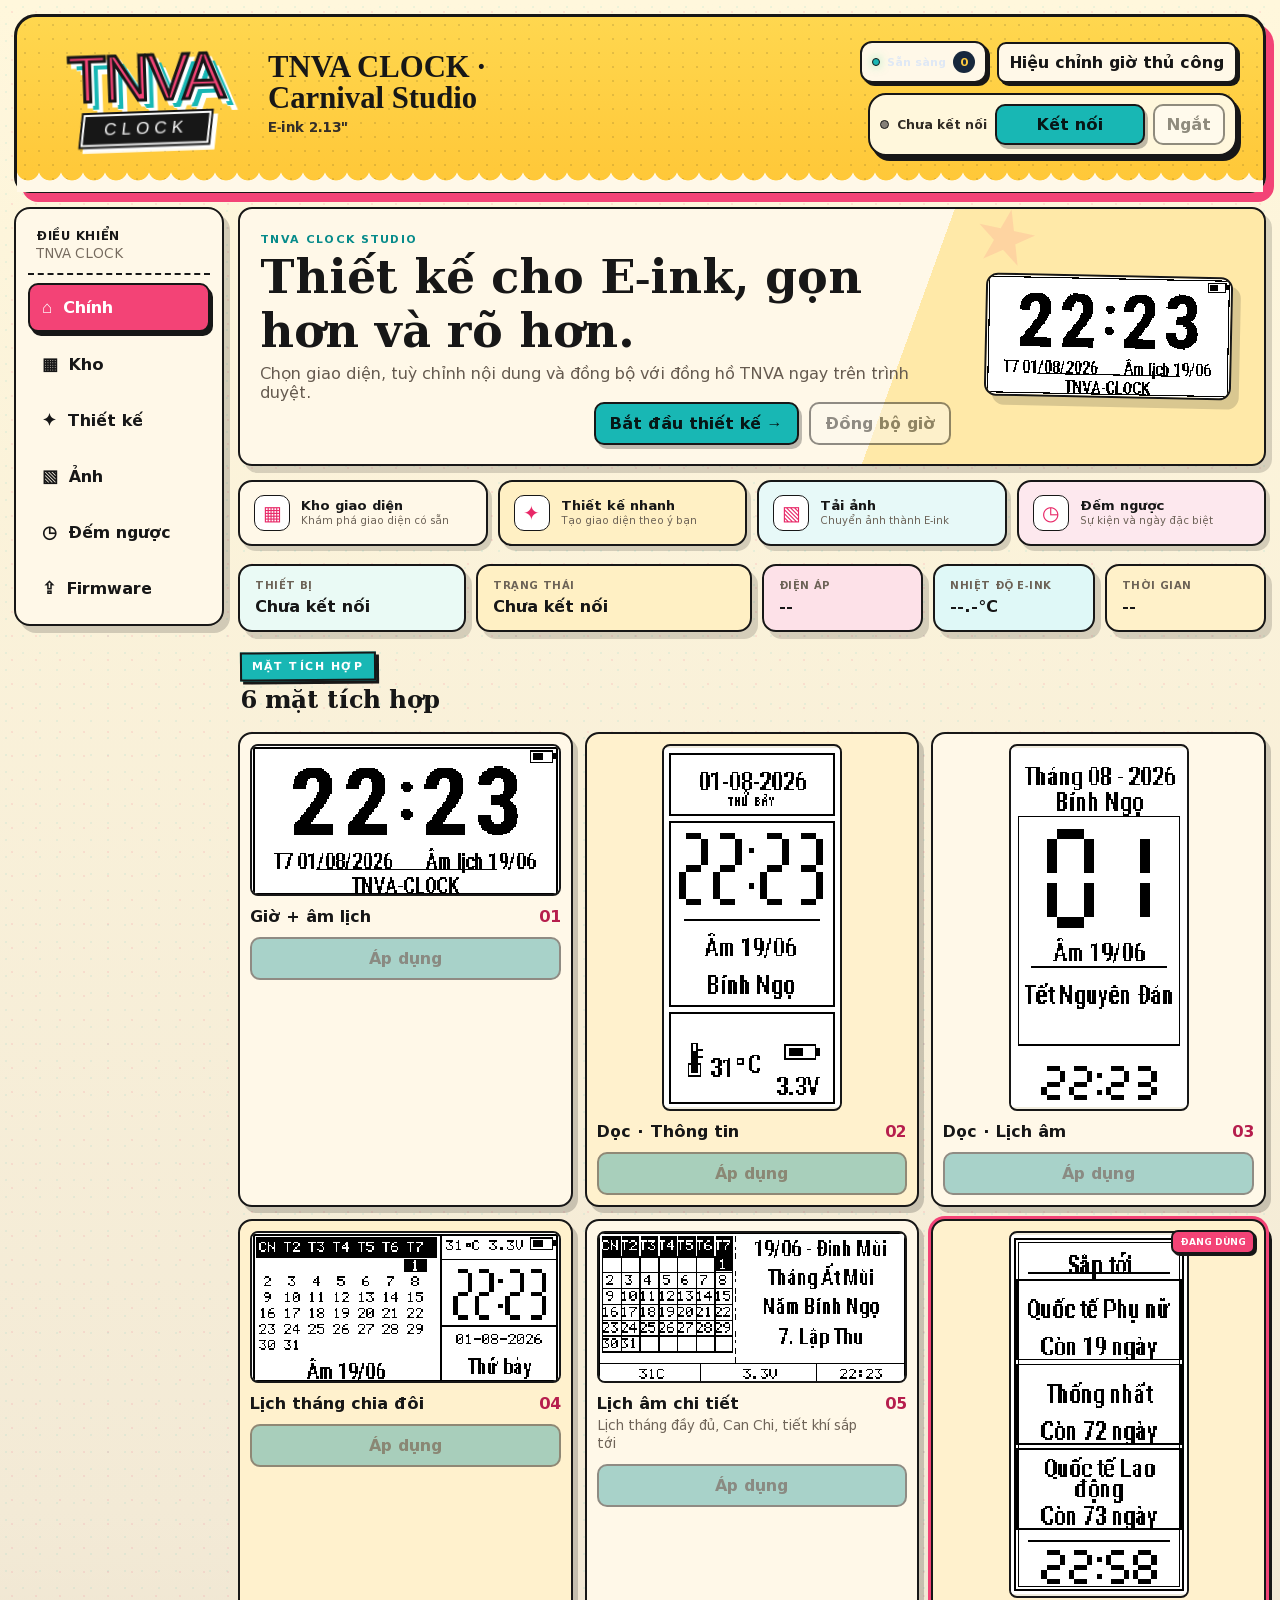
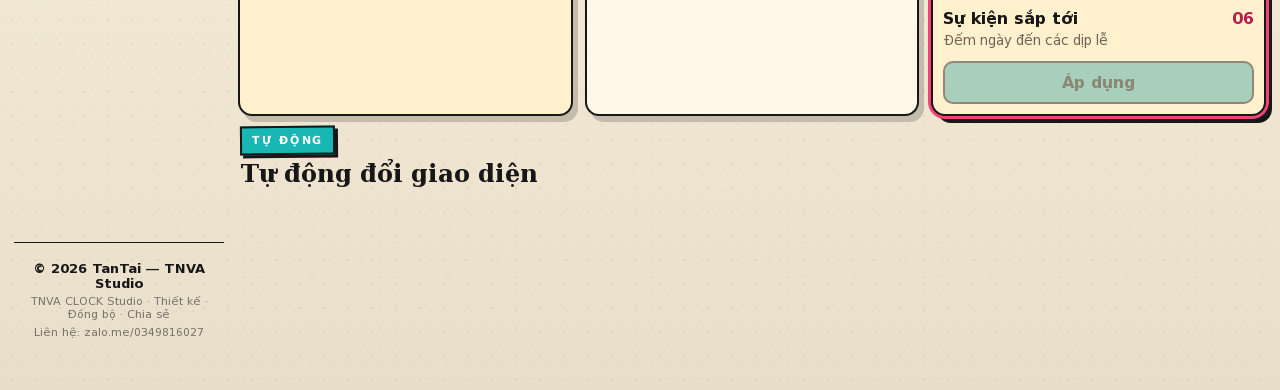
==== commit 3e8886af: "Cap nhat R27 mobile activation" ====
--- a/index.html
+++ b/index.html
@@ -7,8 +7,8 @@
   <meta name="description" content="TNVA CLOCK Studio cho E-ink 2.13 inch và 4.2 inch 3 màu">
   <meta name="google" content="notranslate">
   <title>TNVA CLOCK Studio</title>
-  <link rel="stylesheet" href="assets/css/app.css?v=234">
-  <link rel="stylesheet" href="assets/css/carnival.css?v=233">
+  <link rel="stylesheet" href="assets/css/app.css?v=240">
+  <link rel="stylesheet" href="assets/css/carnival.css?v=240">
 </head>
 <body data-theme="carnival">
   <section id="connectGate" class="gate hidden" aria-hidden="true">
@@ -39,25 +39,36 @@
              hoạt (cờ FF01, không phải cache trình duyệt) -- ẩn hẳn (không
              chỉ badge) một khi đã kích hoạt. setActivationPanelVisibility()
              trong app.js quyết định hidden/không mỗi lần đọc trạng thái. -->
-        <details class="service-settings" id="activationPanel">
-          <summary>⚠ Kích hoạt thiết bị</summary>
-          <p class="prop-help">Thiết bị chưa kích hoạt: giờ vẫn chạy bình thường, nhưng mọi lệnh điều khiển qua Bluetooth (đổi giờ, đổi giao diện, cập nhật phần mềm...) đang bị khoá cho tới khi kích hoạt.</p>
-          <div class="form-grid" style="display:grid;gap:8px">
-            <div class="row" style="display:flex;gap:8px;align-items:center">
-              <code id="activationDeviceId" style="flex:1">--</code>
+        <details class="service-settings activation-service" id="activationPanel">
+          <summary>⚡ Kích hoạt thiết bị</summary>
+          <div class="activation-sheet">
+            <div class="activation-sheet-head">
+              <div>
+                <b>Kích hoạt TNVA CLOCK</b>
+                <p class="prop-help">Gửi yêu cầu trực tiếp tới hệ thống TNVA. Sau khi được duyệt, web sẽ nhận chữ ký và kích hoạt qua Bluetooth.</p>
+              </div>
+              <span class="activation-status-dot" aria-hidden="true"></span>
+            </div>
+            <div class="activation-device-row">
+              <div><small>MÃ THIẾT BỊ</small><code id="activationDeviceId">--</code></div>
               <button id="activationCopyDeviceIdBtn" class="btn compact" type="button" disabled>Sao chép</button>
             </div>
-            <p class="prop-help">Gửi mã thiết bị ở trên cho người bán qua Zalo để nhận mã kích hoạt, rồi dán mã nhận được vào ô bên dưới.</p>
-            <!-- Lệnh Studio (mục E3, 2026-08-26): link thật, mở tab mới,
-                 trên điện thoại hệ điều hành tự nhận diện zalo.me và mở
-                 thẳng app Zalo vào đúng chat -- không cần xử lý gì thêm ở
-                 đây, đó là hành vi mặc định của link zalo.me. -->
-            <a class="btn primary" href="https://zalo.me/0349816027" target="_blank" rel="noopener">Liên hệ kích hoạt qua Zalo</a>
-            <textarea id="activationCliCode" rows="3" placeholder="Dán mã kích hoạt nhận được qua Zalo vào đây"></textarea>
-            <div class="row" style="display:flex;gap:8px">
-              <button id="activationPasteBtn" class="btn compact" type="button">Dán từ clipboard</button>
-              <button id="activationCliApplyBtn" class="btn primary compact" type="button">Áp dụng mã</button>
+            <label class="activation-note">Ghi chú (không bắt buộc)<textarea id="activationRequestNote" rows="2" maxlength="500" placeholder="Ví dụ: Khách Nguyễn Văn A / đơn hàng 0123"></textarea></label>
+            <div class="activation-primary-actions">
+              <button id="activationRequestBtn" class="btn primary" type="button" disabled>Gửi yêu cầu kích hoạt</button>
+              <button id="activationCheckBtn" class="btn" type="button" disabled>Kiểm tra trạng thái</button>
             </div>
+            <div id="activationRequestStatus" class="activation-request-status hidden" role="status"></div>
+            <details class="activation-manual-fallback">
+              <summary>Kích hoạt thủ công / hỗ trợ</summary>
+              <p class="prop-help">Dùng khi máy chủ tạm thời không truy cập được. Nhập mã do quản trị viên TNVA cung cấp.</p>
+              <textarea id="activationCliCode" rows="3" placeholder="Dán mã kích hoạt"></textarea>
+              <div class="activation-primary-actions">
+                <button id="activationPasteBtn" class="btn compact" type="button">Dán từ clipboard</button>
+                <button id="activationCliApplyBtn" class="btn primary compact" type="button">Áp dụng mã</button>
+                <a class="btn compact" href="https://zalo.me/0349816027" target="_blank" rel="noopener">Liên hệ hỗ trợ</a>
+              </div>
+            </details>
           </div>
         </details>
         <details class="service-settings" id="clockCorrectionPanel">
@@ -91,14 +102,23 @@
 
     <section id="mainView" class="view active">
       <section class="hero panel carnival-hero">
-        <div>
-          <span class="eyebrow">TNVA / CARNIVAL STUDIO</span>
-          <h1>TNVA CLOCK Studio</h1>
-          <p>Chọn giao diện, thiết kế và gửi vào đồng hồ.</p>
-        </div>
-        <div class="hero-actions">
-          <button id="syncTimeBtn" class="btn primary" disabled>Đồng bộ giờ</button>
-        </div>
+        <div class="hero-copy">
+          <span class="eyebrow">TNVA CLOCK STUDIO</span>
+          <h1>Thiết kế cho E‑ink, gọn hơn và rõ hơn.</h1>
+          <p>Chọn giao diện, tuỳ chỉnh nội dung và đồng bộ với đồng hồ TNVA ngay trên trình duyệt.</p>
+          <div class="hero-actions">
+            <button class="btn primary home-shortcut" type="button" data-shortcut-view="designer">Bắt đầu thiết kế →</button>
+            <button id="syncTimeBtn" class="btn" disabled>Đồng bộ giờ</button>
+          </div>
+        </div>
+        <div class="hero-preview" aria-hidden="true"><img src="previews/app-man1.png?v=24" alt=""></div>
+      </section>
+
+      <section class="home-shortcuts" aria-label="Lối tắt">
+        <button class="home-shortcut-card home-shortcut" type="button" data-shortcut-view="library"><span>▦</span><div><b>Kho giao diện</b><small>Khám phá giao diện có sẵn</small></div></button>
+        <button class="home-shortcut-card home-shortcut" type="button" data-shortcut-view="designer"><span>✦</span><div><b>Thiết kế nhanh</b><small>Tạo giao diện theo ý bạn</small></div></button>
+        <button class="home-shortcut-card home-shortcut" type="button" data-shortcut-view="image"><span>▧</span><div><b>Tải ảnh</b><small>Chuyển ảnh thành E‑ink</small></div></button>
+        <button class="home-shortcut-card home-shortcut" type="button" data-shortcut-view="countdown"><span>◷</span><div><b>Đếm ngược</b><small>Sự kiện và ngày đặc biệt</small></div></button>
       </section>
 
       <section class="device-grid">
@@ -380,13 +400,13 @@
          <html class="notranslate">/<meta name="google" content="notranslate">. -->
     <footer class="tnva-footer" translate="no">
       <div class="tnva-footer-main">© 2026 TanTai — TNVA Studio</div>
-      <div class="tnva-footer-sub">Built with Claude &amp; ChatGPT</div>
+      <div class="tnva-footer-sub">TNVA CLOCK Studio · Thiết kế · Đồng bộ · Chia sẻ</div>
       <a class="tnva-footer-link" href="https://zalo.me/0349816027" target="_blank" rel="noopener">Liên hệ: zalo.me/0349816027</a>
     </footer>
 </main>
 
   <div id="toast" class="toast hidden"></div>
   <div id="modalBackdrop" class="modal-backdrop hidden"><div id="modal" class="modal"></div></div>
-  <script type="module" src="assets/js/app.js?v=236"></script>
+  <script type="module" src="assets/js/app.js?v=240"></script>
 </body>
 </html>
--- a/assets/css/carnival.css
+++ b/assets/css/carnival.css
@@ -261,3 +261,71 @@
   .stage-scroller{min-height:300px;max-height:440px;padding:12px}
   .pro-inspector{max-height:none;position:static}
 }
+
+/* R27 — responsive public Studio. Visual/UI only: no BLE, firmware protocol,
+ * package format or widget ID changes. The mobile layout follows the compact
+ * TNVA mockup: short header, one-line navigation, immediate content and large
+ * touch targets. */
+.hero-copy{min-width:0;position:relative;z-index:2;max-width:720px}
+.hero-preview{position:relative;z-index:1;display:grid;place-items:center;width:min(380px,34vw);padding:12px}
+.hero-preview img{display:block;width:100%;height:auto;border:2px solid #171717;border-radius:12px;background:#f2eee2;box-shadow:8px 9px 0 rgba(23,23,23,.16);image-rendering:pixelated;transform:rotate(1.2deg)}
+.home-shortcuts{display:grid;grid-template-columns:repeat(4,minmax(0,1fr));gap:10px;margin:0 0 18px}
+.home-shortcut-card{appearance:none;display:flex;align-items:center;gap:11px;text-align:left;min-width:0;padding:13px 14px;border:2px solid #171717;border-radius:14px;background:#fff8e8;color:#171717;box-shadow:4px 5px 0 rgba(23,23,23,.17);cursor:pointer}
+.home-shortcut-card:nth-child(2){background:#fff0c4}.home-shortcut-card:nth-child(3){background:#e7f9f8}.home-shortcut-card:nth-child(4){background:#fde8ee}
+.home-shortcut-card>span{display:grid;place-items:center;flex:0 0 36px;width:36px;height:36px;border-radius:10px;background:#fff;border:1px solid #171717;font-size:20px;color:#e82767}
+.home-shortcut-card b,.home-shortcut-card small{display:block}.home-shortcut-card b{font-size:13px}.home-shortcut-card small{margin-top:2px;color:#6a6055;font-size:10px;line-height:1.25}.home-shortcut-card:hover{transform:translateY(-1px);box-shadow:5px 7px 0 rgba(23,23,23,.2)}
+
+/* Activation request sheet — the private key stays on the Pi. */
+.activation-service>.activation-sheet{display:grid;gap:11px;width:min(520px,92vw);max-height:min(76vh,680px);overflow:auto;padding:14px;background:#fffaf0;color:#171717}
+.activation-sheet-head{display:flex;align-items:flex-start;justify-content:space-between;gap:10px}.activation-sheet-head b{font-size:16px}.activation-sheet-head p{margin:4px 0 0!important}
+.activation-status-dot{flex:0 0 12px;width:12px;height:12px;margin-top:5px;border-radius:50%;background:#48c98a;border:1px solid #171717}
+.activation-device-row{display:flex;align-items:center;gap:10px;padding:10px 11px;background:#fff;border:1px solid #d9cfbd;border-radius:12px}.activation-device-row>div{min-width:0;flex:1}.activation-device-row small{display:block;color:#756b5e;font-size:9px;font-weight:900;letter-spacing:.08em}.activation-device-row code{display:block;margin-top:2px;color:#171717;font-size:14px;font-weight:900;word-break:break-all}
+.activation-note{display:grid;gap:5px;color:#534c44;font-size:11px;font-weight:800}.activation-note textarea,.activation-manual-fallback textarea{width:100%;resize:vertical;padding:9px 10px;border:1px solid #bdb4a6;border-radius:10px;background:#fff;color:#171717}
+.activation-primary-actions{display:flex;gap:8px;flex-wrap:wrap}.activation-primary-actions>*{flex:1 1 130px}
+.activation-request-status{padding:9px 11px;border-radius:10px;font-size:12px;font-weight:750;border:1px solid #d7c68e;background:#fff3c9;color:#664d00}.activation-request-status.success{border-color:#8bd0ad;background:#e7f8ee;color:#135c36}.activation-request-status.error{border-color:#eba3ae;background:#fff0f2;color:#9b1830}.activation-request-status.warning{border-color:#efcf80;background:#fff7d8;color:#765900}
+.activation-manual-fallback{border-top:1px solid #ded5c8;padding-top:9px}.activation-manual-fallback>summary{cursor:pointer;font-weight:850;color:#5a5046}.activation-manual-fallback .prop-help{margin:7px 0!important}
+
+@media(max-width:900px){
+  body{background:linear-gradient(180deg,#fff7e5 0,#fffdf8 45%,#f6faf9 100%);padding:7px 7px 24px;color:#171717}
+  .app-shell{max-width:680px;margin:0 auto}
+  .panel{border:1px solid #d8cdbb!important;border-radius:15px!important;box-shadow:0 5px 15px rgba(78,57,32,.08)!important}
+  .carnival-masthead{padding:11px 11px 10px;margin-bottom:8px;border:1px solid #d8cdbb;border-radius:16px;background:linear-gradient(135deg,#fff9e9,#ffe99d);box-shadow:0 5px 16px rgba(78,57,32,.10)}
+  .carnival-brand{display:grid;grid-template-columns:auto minmax(0,1fr);gap:9px;align-items:center}
+  .carnival-wordmark{min-width:76px}.carnival-wordmark span{font-size:27px;line-height:.9;-webkit-text-stroke:1.4px #171717;text-shadow:2px 2px 0 #fff,3px 3px 0 #18b7b4}.carnival-wordmark em{font-size:8px;padding:3px 8px 4px;margin-top:5px;letter-spacing:.18em;outline-width:1px;border-width:1px}
+  .brand-inline-copy>strong{font-size:16px;line-height:1.05}.brand-inline-copy>small{display:block!important;font-size:10px;margin:3px 0 0;color:#655b50}
+  .masthead-tools{display:grid;grid-template-columns:repeat(3,minmax(0,1fr));width:100%;max-width:none;margin-top:9px;gap:6px}
+  .device-actions{grid-column:1/-1;display:grid;grid-template-columns:minmax(0,1fr) auto auto;gap:6px;width:100%;padding:8px;border:1px solid #cfc4b1;border-radius:13px;background:#fffdfa;box-shadow:none}
+  .device-pill{display:flex!important;max-width:none;min-width:0;color:#171717;font-size:11px}.device-pill #deviceLabel{overflow:hidden;text-overflow:ellipsis;white-space:nowrap}
+  .device-actions .btn{min-height:38px;padding:8px 10px;font-size:10px;border-width:1px;box-shadow:none}
+  #connectDeviceBtn{min-width:0}
+  .activity-console,.service-settings{min-width:0;margin:0}.activity-console{order:initial;grid-column:auto;grid-row:auto}.activity-console>summary,.service-settings>summary{display:flex;align-items:center;justify-content:center;width:100%;min-height:34px;padding:6px 7px!important;border:1px solid #cfc4b1!important;border-radius:9px!important;background:#fffaf0!important;box-shadow:none!important;font-size:9px!important;white-space:nowrap;overflow:hidden;text-overflow:ellipsis}
+  .activity-console>summary #liveActivity{overflow:hidden;text-overflow:ellipsis}.activity-console>summary #logCount{display:none}
+  .activation-service>.activation-sheet,.service-settings>div{position:fixed;left:7px;right:7px;top:76px;width:auto!important;max-height:calc(100vh - 90px);z-index:120;box-shadow:0 18px 50px rgba(0,0,0,.26)!important}
+
+  .tabs{position:sticky;left:auto;right:auto;top:5px;bottom:auto;z-index:75;display:grid;grid-template-columns:repeat(6,minmax(0,1fr));width:100%;margin:0 0 9px;padding:4px;gap:3px;border:1px solid #d5c9b7;border-radius:13px;background:rgba(255,250,240,.96);box-shadow:0 4px 12px rgba(87,63,37,.10);backdrop-filter:blur(10px);overflow:visible}
+  .nav-title{display:none}.tab{display:flex;align-items:center;justify-content:center;flex-direction:column;gap:1px;min-width:0;min-height:48px;padding:5px 2px;border:1px solid transparent!important;border-radius:9px;font-size:9px;line-height:1.05;box-shadow:none}.tab span{display:block;margin:0;font-size:15px;line-height:1.1}.tab:hover{transform:none}.tab.active{background:#ef2f70;color:#fff;border-color:#d62a65!important;box-shadow:0 3px 8px rgba(239,47,112,.22)}
+
+  .hero,.designer-intro,.library-toolbar{margin-bottom:9px}.carnival-hero{display:grid;grid-template-columns:minmax(0,1.2fr) minmax(96px,.8fr);align-items:center;gap:7px;padding:13px!important;background:linear-gradient(125deg,#fff8dd 0 63%,#ffe6ec 63%)}
+  .carnival-hero:before{display:none}.hero-copy{max-width:none}.hero .eyebrow{font-size:9px}.hero h1{font-size:22px;line-height:1.03;margin:3px 0 7px}.hero p{font-size:11px;line-height:1.35;color:#5f564d}.hero-actions{display:flex;justify-content:flex-start;gap:6px;margin-top:10px}.hero-actions .btn{width:auto;min-height:39px;padding:8px 10px;font-size:10px;box-shadow:none}.hero-preview{width:100%;padding:3px}.hero-preview img{border-width:1px;border-radius:9px;box-shadow:3px 4px 0 rgba(23,23,23,.12);transform:rotate(1deg)}
+  .home-shortcuts{grid-template-columns:repeat(2,minmax(0,1fr));gap:7px;margin-bottom:10px}.home-shortcut-card{min-height:66px;padding:9px;border:1px solid #d6cbbb;border-radius:13px;box-shadow:0 3px 9px rgba(70,50,29,.07)}.home-shortcut-card>span{flex-basis:31px;width:31px;height:31px;border:0;font-size:18px;background:rgba(255,255,255,.7)}.home-shortcut-card b{font-size:11px}.home-shortcut-card small{font-size:9px}
+
+  .device-grid{grid-template-columns:repeat(2,minmax(0,1fr));gap:7px;margin-bottom:14px}.device-card,.device-card:first-child{grid-column:auto;padding:10px 11px;border:1px solid #d7ccba!important;box-shadow:none!important}.device-card span{font-size:9px;margin-bottom:3px}.device-card strong{font-size:12px}
+  .section-title{margin:8px 1px 8px}.section-title .eyebrow{padding:4px 7px;border-width:1px;box-shadow:none;font-size:9px}.section-title h2{font-size:19px;margin-top:4px}
+  .face-grid{grid-template-columns:repeat(2,minmax(0,1fr));gap:7px}.face-card{padding:7px;border-width:1px!important;box-shadow:0 3px 10px rgba(70,50,29,.07)!important}.face-preview,.card-preview{border-width:1px;border-radius:8px}.face-copy b{font-size:11px}.face-copy small{display:none}.face-copy>span{font-size:10px}.apply-face{min-height:38px;padding:7px;font-size:10px;box-shadow:none}
+  .face-card.active-face{box-shadow:0 0 0 2px var(--carnival-pink)!important}.face-card.active-face:before{font-size:7px;padding:3px 5px;border-width:1px;box-shadow:none}
+
+  .library-toolbar{padding:12px!important}.library-toolbar h2,.designer-pro-intro h2{font-size:21px!important}.library-toolbar small{font-size:10px}.library-actions{display:grid;grid-template-columns:1fr 1fr;gap:6px}.library-actions input{grid-column:1/-1}.library-actions input,.library-actions select,.library-actions .btn{min-height:40px;width:100%;font-size:10px;padding:8px}.card-grid{grid-template-columns:repeat(2,minmax(0,1fr));gap:7px}.design-card{padding:7px;border-width:1px;box-shadow:none}
+
+  .designer-pro-intro{padding:11px!important;box-shadow:none!important;border-width:1px!important}.designer-intro-actions .btn{min-height:38px;padding:7px 8px;font-size:10px;box-shadow:none}.designer-screen-card,.object-dock,.pro-inspector,.pro-bottom-actions{border-width:1px!important;box-shadow:none!important}.designer-screen-card{position:static!important;max-height:none!important;overflow:visible!important}.stage-scroller{min-height:270px!important;max-height:none!important;padding:8px!important}.pro-workspace-bar{padding:5px!important}.pro-workspace-bar button,.pro-workspace-bar select{font-size:9px!important;padding:6px!important}.workspace-footer{display:flex!important;flex-wrap:wrap;gap:4px;font-size:9px}.object-dock{padding:7px!important}.object-chip{flex-basis:145px}.quick-add{min-width:80px;font-size:10px}.pro-inspector{padding:10px!important}.pro-bottom-actions{padding:8px!important}.action-group .btn{min-height:40px;font-size:10px;box-shadow:none}
+
+  .image-studio,.countdown-layout{gap:8px}.image-preview-panel,.image-controls,.countdown-form,.countdown-preview{padding:10px!important}.image-toolbar{gap:5px}.image-toolbar .btn{padding:7px;font-size:9px;box-shadow:none}
+  .tnva-footer{margin-top:14px;padding:14px 8px 18px;border-top:1px solid #ded4c4;color:#62584d}.tnva-footer-main{font-size:11px}.tnva-footer-sub,.tnva-footer-link{font-size:9px}
+}
+
+@media(max-width:390px){
+  .carnival-wordmark{min-width:67px}.carnival-wordmark span{font-size:24px}.brand-inline-copy>strong{font-size:14px}.brand-inline-copy>small{font-size:9px}
+  .tabs{gap:2px;padding:3px}.tab{font-size:8px;min-height:46px}.tab span{font-size:14px}
+  .carnival-hero{grid-template-columns:minmax(0,1.25fr) minmax(86px,.75fr);padding:11px!important}.hero h1{font-size:20px}.hero p{font-size:10px}.hero-actions .btn{font-size:9px;padding:7px 8px}
+  .device-grid,.face-grid,.card-grid{grid-template-columns:repeat(2,minmax(0,1fr))}
+  .activation-primary-actions{display:grid;grid-template-columns:1fr}.activation-primary-actions>*{width:100%}
+}
